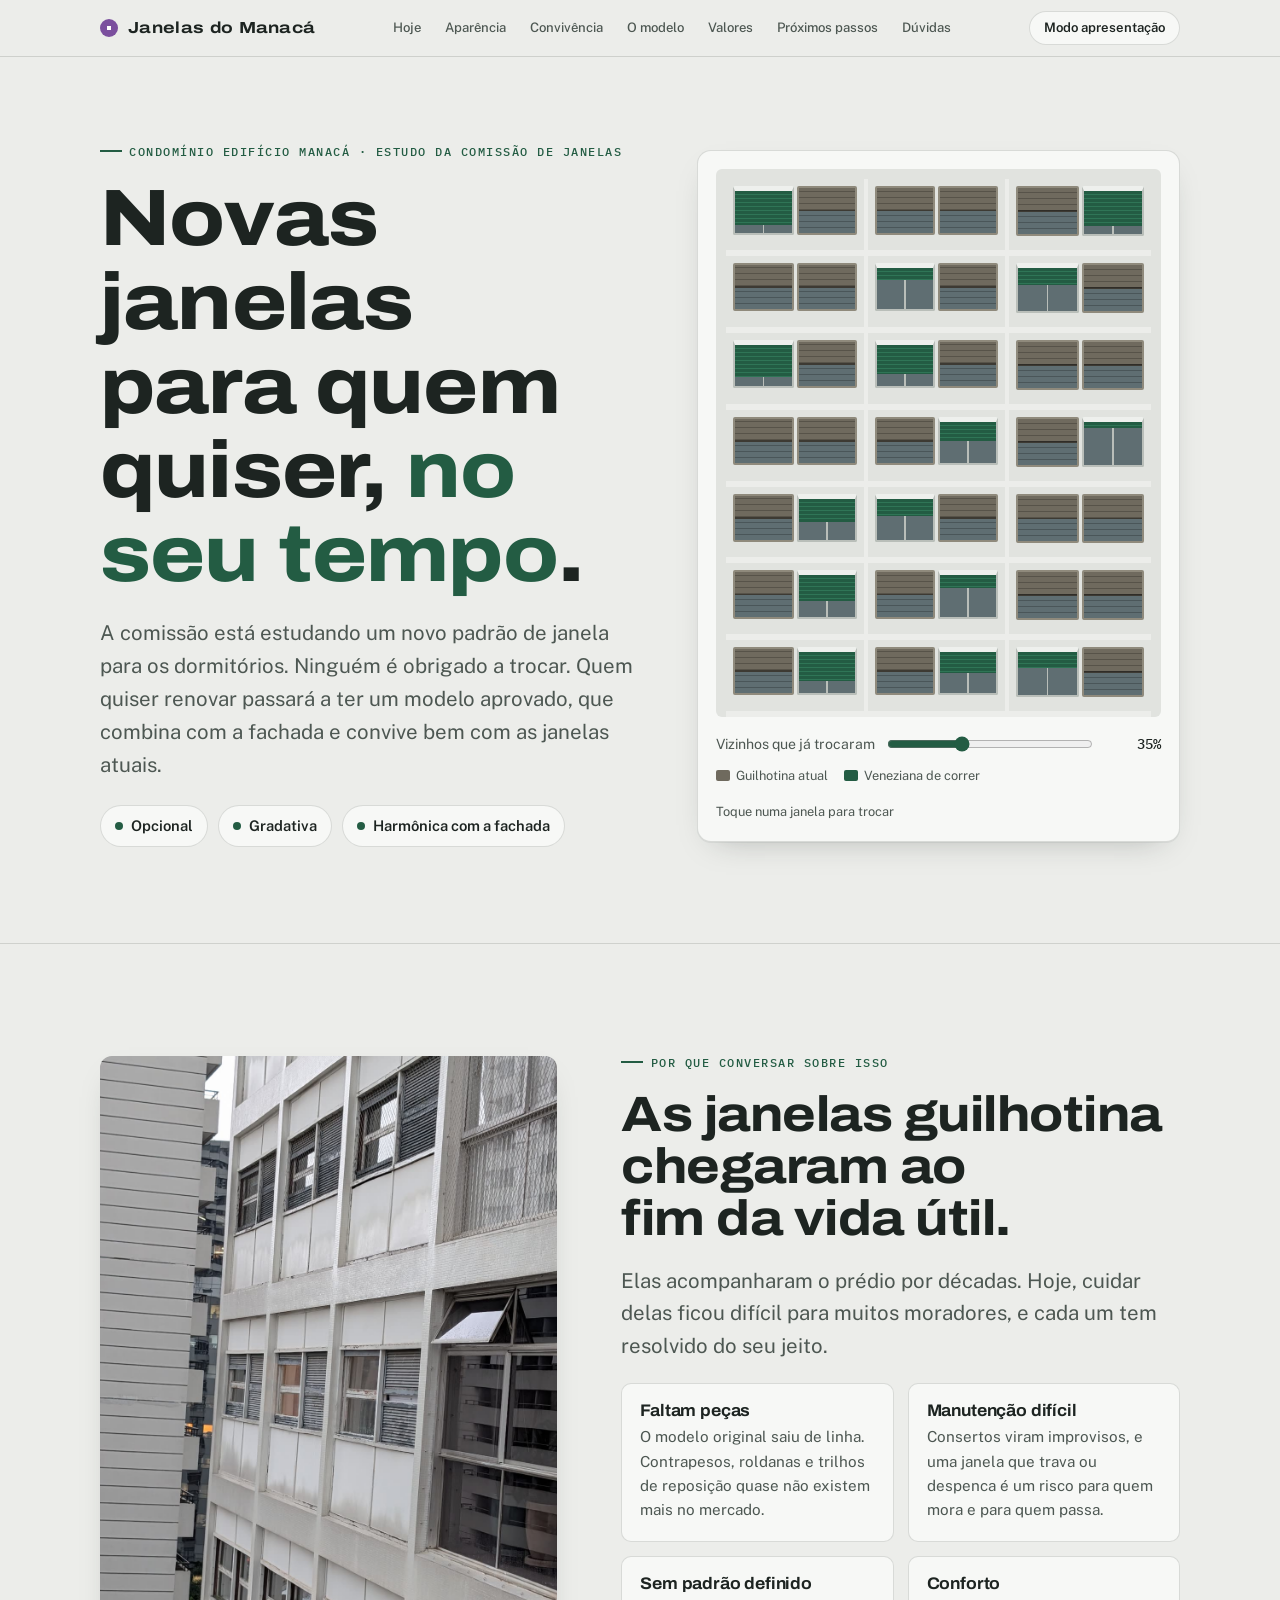
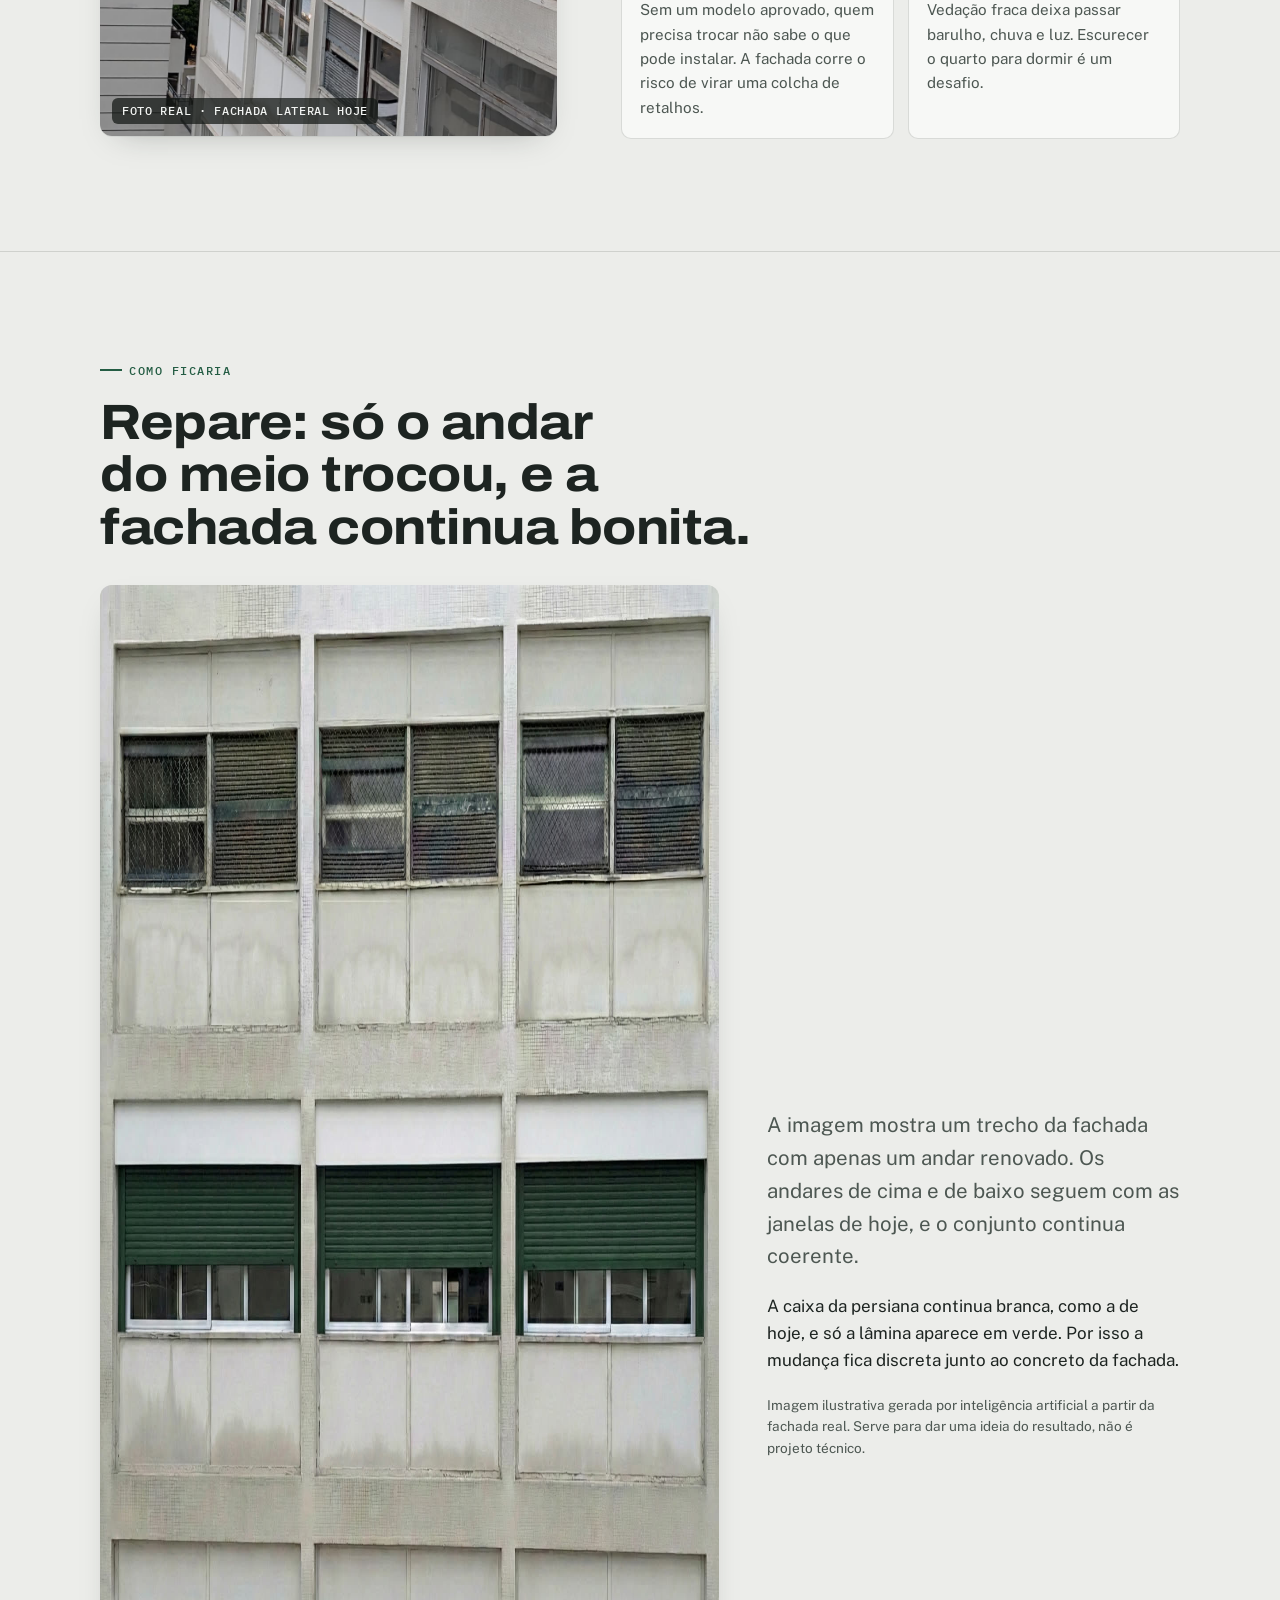
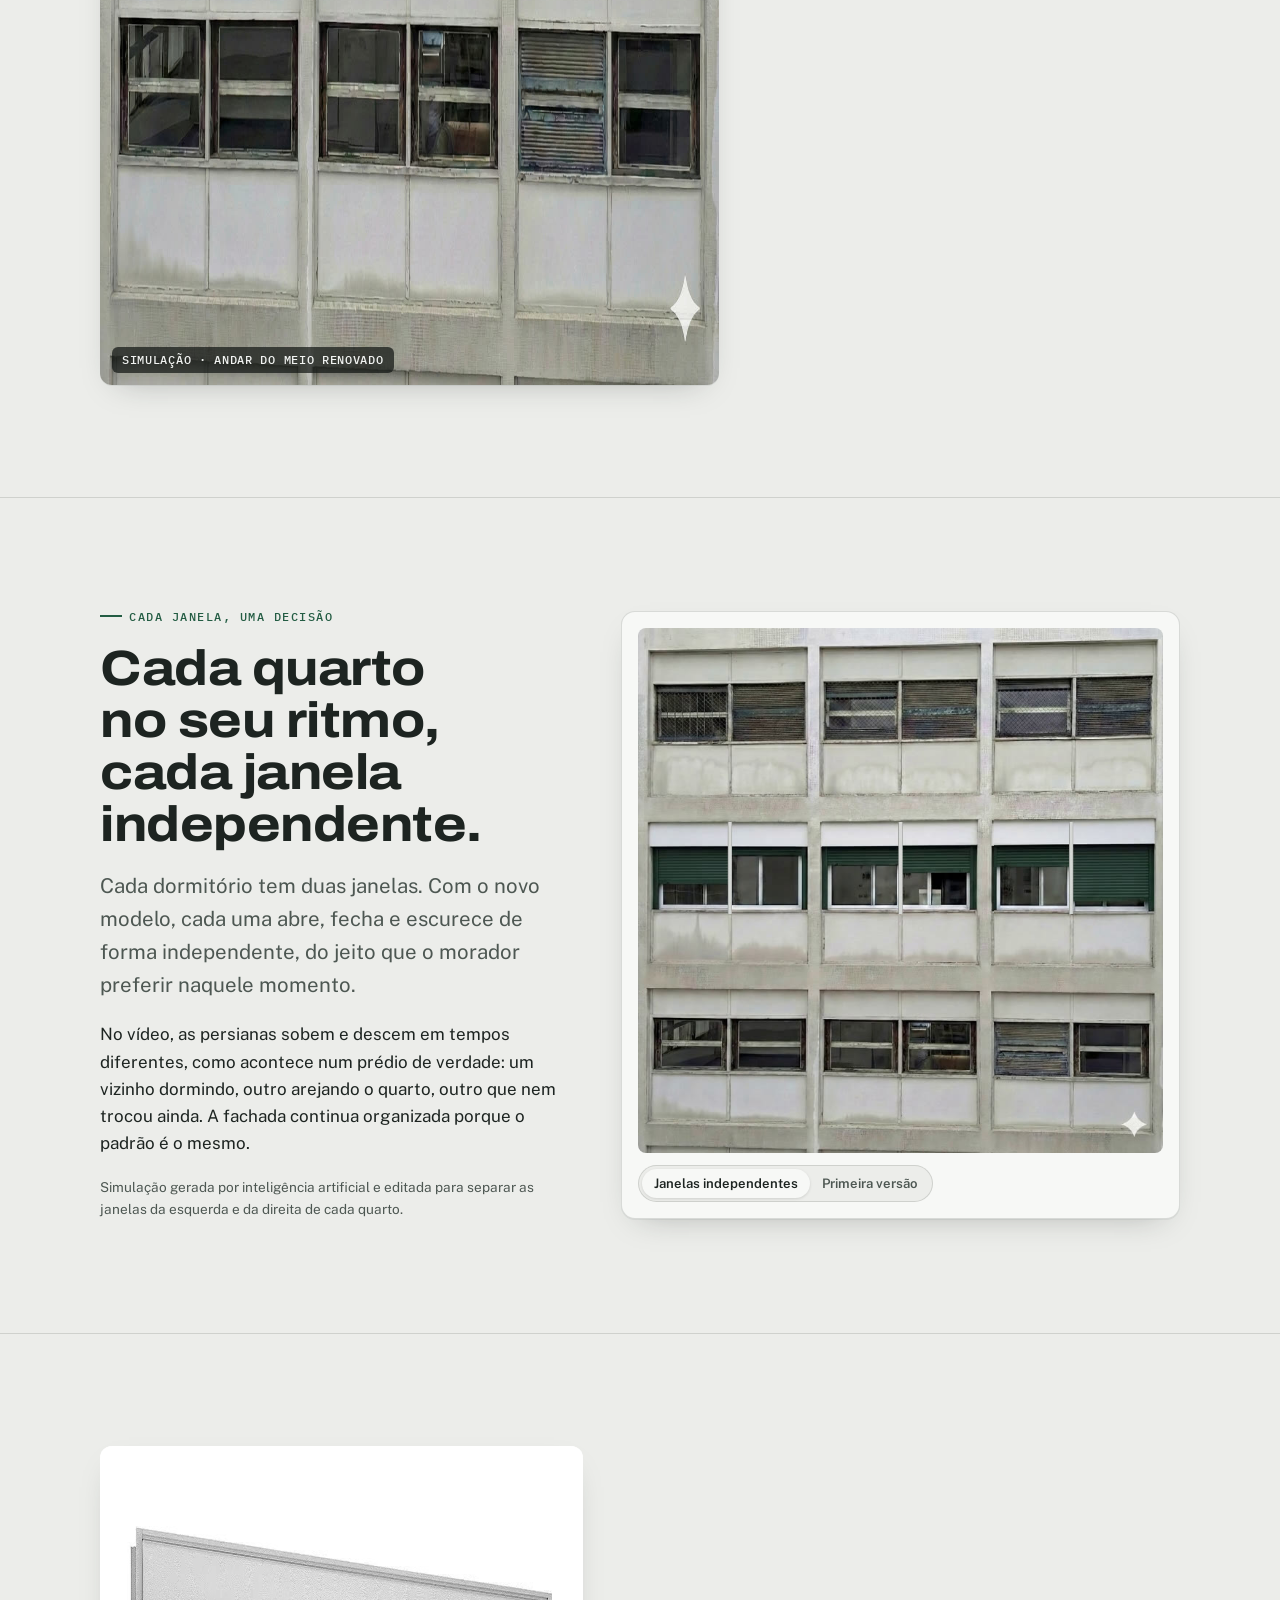
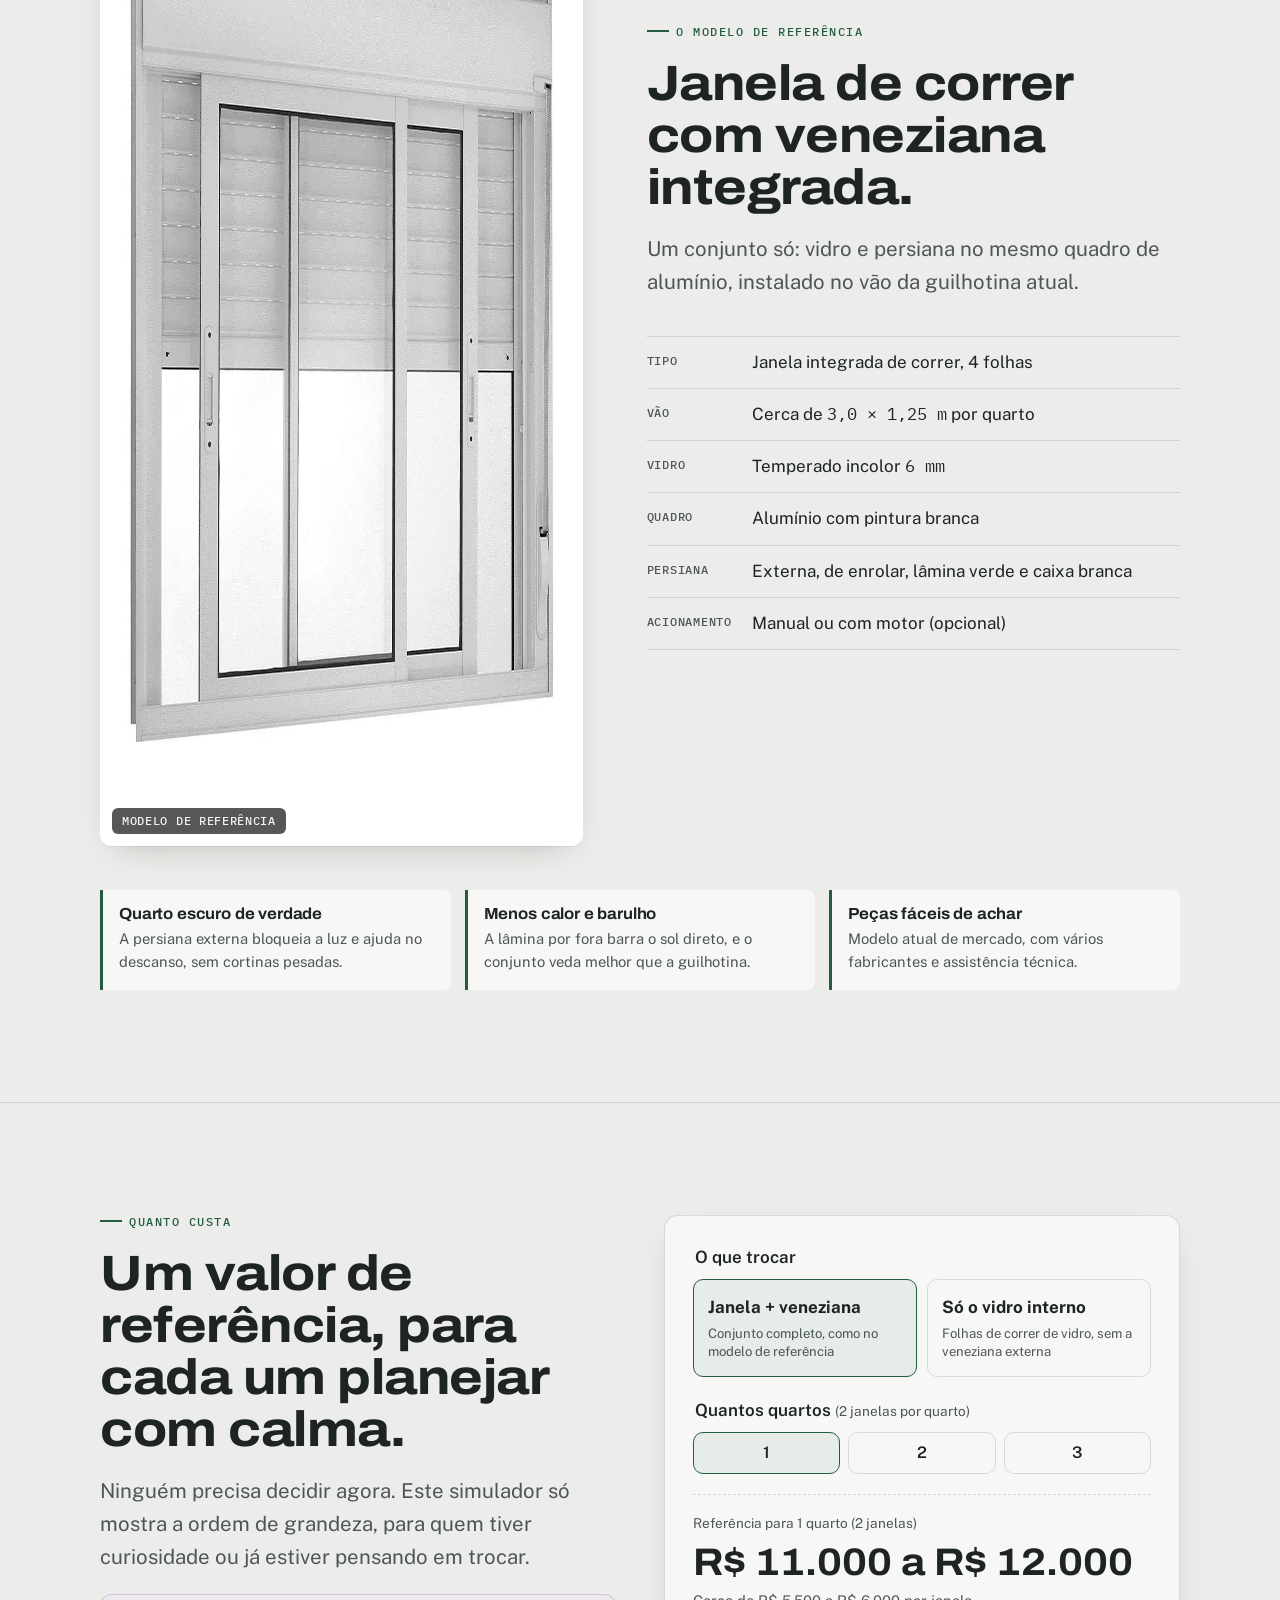
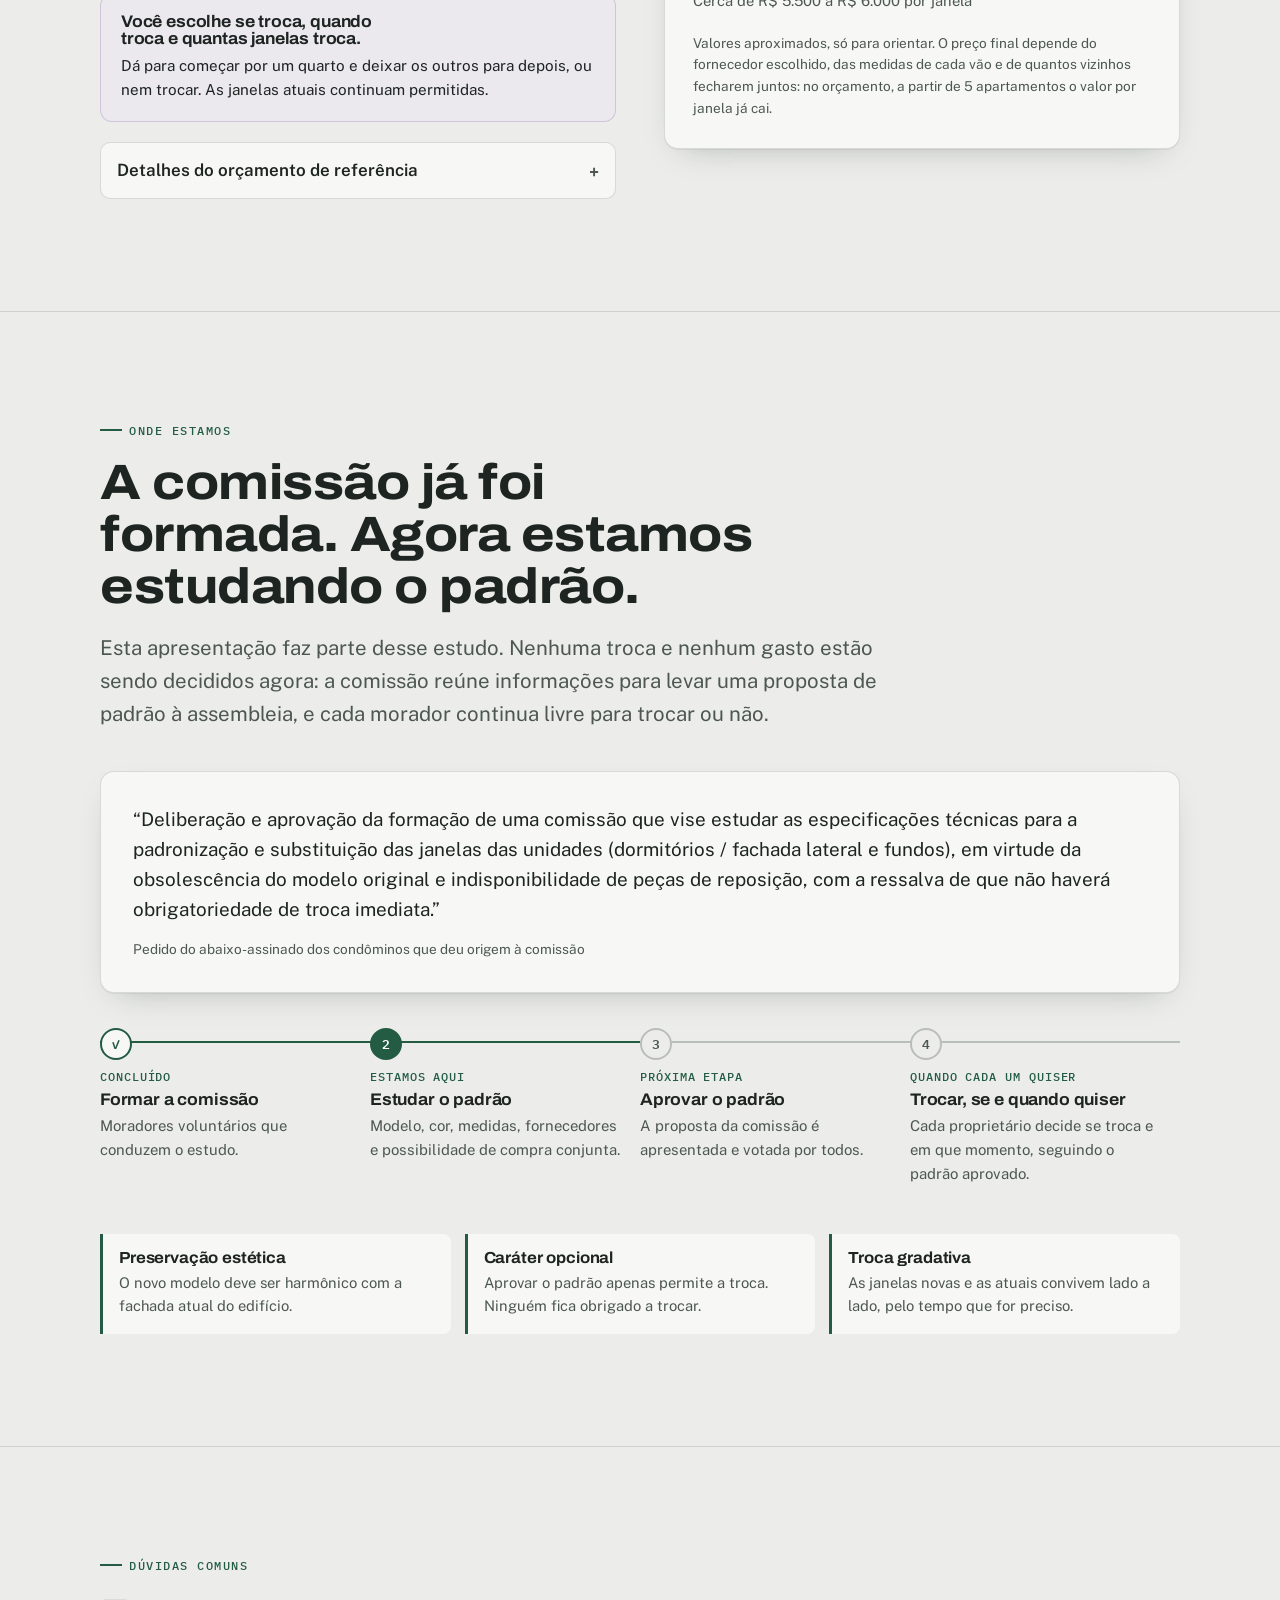
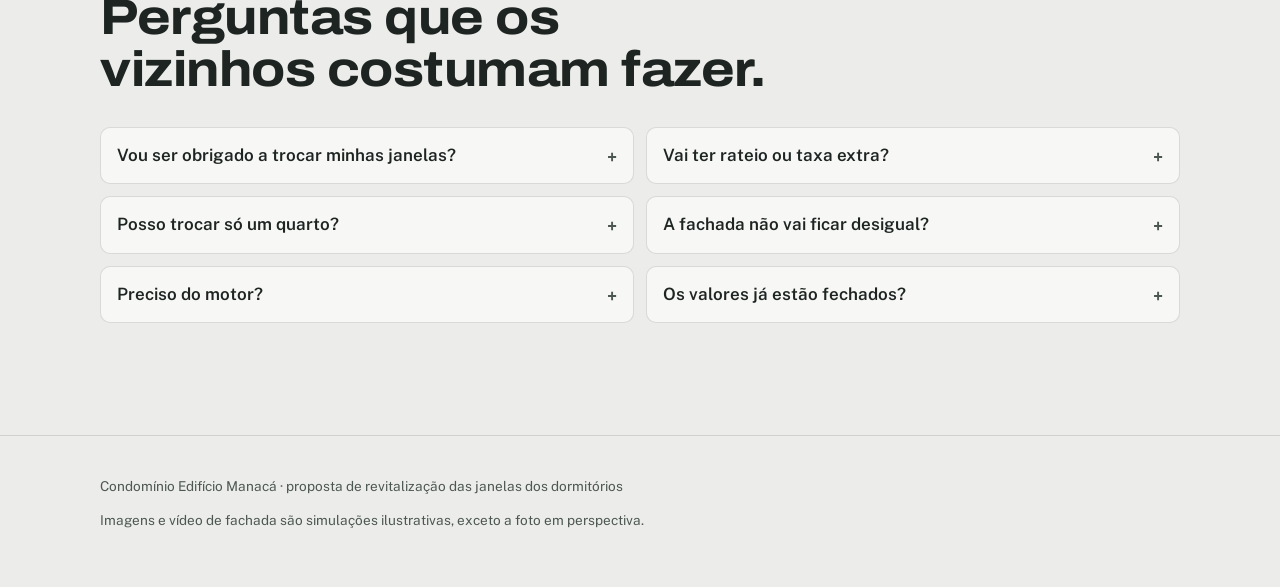
==== index.html @ cbd4fe46 "Atualiza os passos: comissão formada, estudo do padrão em andamento Co-Authored-By: Claude Opus 5.5 " ====
<!doctype html>
<html lang="pt-BR">
<head>
<meta charset="utf-8">
<meta name="viewport" content="width=device-width, initial-scale=1, viewport-fit=cover">
<title>Janelas do Manacá</title>
<meta name="claude:viewport-fit-sides" content="cover">
<meta name="description" content="Proposta de novo padrão opcional e gradativo para as janelas dos dormitórios do Condomínio Edifício Manacá.">
<link rel="icon" href="data:image/svg+xml,%3Csvg xmlns=%22http://www.w3.org/2000/svg%22 viewBox=%220 0 32 32%22%3E%3Crect x=%224%22 y=%226%22 width=%2224%22 height=%2220%22 rx=%222%22 fill=%22%23235c43%22/%3E%3Crect x=%226%22 y=%2216%22 width=%2220%22 height=%228%22 fill=%22%23b9beb9%22/%3E%3C/svg%3E">
<link rel="preconnect" href="https://fonts.googleapis.com">
<link rel="preconnect" href="https://fonts.gstatic.com" crossorigin>
<link rel="stylesheet" href="https://fonts.googleapis.com/css2?family=Archivo:wdth,wght@100..125,400..800&family=Public+Sans:ital,wght@0,400;0,500;0,600;1,400&family=IBM+Plex+Mono:wght@400;500&display=swap">
<style>
/* Layout: fachada como grade. Seções empilhadas em uma coluna de leitura, com "vãos" de concreto entre elas; a cor verde da persiana é o acento, o lilás do manacá aparece só em detalhes. */
:root{
  --concreto:#ecedea;
  --concreto-2:#e1e3df;
  --papel:#f7f8f6;
  --tinta:#1d2421;
  --tinta-2:#4d5752;
  --aluminio:#b9beb9;
  --persiana:#235c43;
  --persiana-2:#2f7556;
  --manaca:#7b4f9e;
  --vidro:#5f6e72;
  --guilhotina:#6f6a5e;
  --linha:rgba(29,36,33,.14);
  --sombra:0 1px 0 rgba(29,36,33,.06),0 12px 32px -18px rgba(29,36,33,.35);
  --display:"Archivo","Arial Narrow",system-ui,sans-serif;
  --texto:"Public Sans",system-ui,-apple-system,"Segoe UI",sans-serif;
  --mono:"IBM Plex Mono",ui-monospace,"SFMono-Regular",Menlo,monospace;
  color-scheme:light;
}
@media (prefers-color-scheme:dark){:root:not([data-theme="light"]){
  --concreto:#161a18;--concreto-2:#1d2220;--papel:#202623;--tinta:#e8ebe8;--tinta-2:#a9b2ad;
  --aluminio:#59605c;--persiana:#3f9a70;--persiana-2:#55b285;--manaca:#b892d6;--vidro:#7d8d91;--guilhotina:#8d8778;
  --linha:rgba(232,235,232,.14);--sombra:0 1px 0 rgba(0,0,0,.3),0 12px 32px -18px rgba(0,0,0,.8);color-scheme:dark}}
:root[data-theme="dark"]{
  --concreto:#161a18;--concreto-2:#1d2220;--papel:#202623;--tinta:#e8ebe8;--tinta-2:#a9b2ad;
  --aluminio:#59605c;--persiana:#3f9a70;--persiana-2:#55b285;--manaca:#b892d6;--vidro:#7d8d91;--guilhotina:#8d8778;
  --linha:rgba(232,235,232,.14);--sombra:0 1px 0 rgba(0,0,0,.3),0 12px 32px -18px rgba(0,0,0,.8);color-scheme:dark}

*{box-sizing:border-box}
html{scroll-behavior:smooth;padding-top:env(safe-area-inset-top,0px);padding-bottom:env(safe-area-inset-bottom,0px)}
@media (prefers-reduced-motion:reduce){html{scroll-behavior:auto}*{animation:none!important;transition:none!important}}
body{margin:0;background:var(--concreto);color:var(--tinta);font:400 17px/1.6 var(--texto);-webkit-font-smoothing:antialiased}
img,video{max-width:100%;display:block}
[hidden]{display:none!important}
a{color:var(--persiana)}
:focus-visible{outline:3px solid var(--manaca);outline-offset:3px;border-radius:4px}

.wrap{max-width:1120px;margin:0 auto;padding-left:max(20px,env(safe-area-inset-left,0px));padding-right:max(20px,env(safe-area-inset-right,0px))}
section{padding-block:clamp(56px,9vw,112px);border-top:1px solid var(--linha)}
h1,h2,h3{font-family:var(--display);font-stretch:112%;line-height:1.05;letter-spacing:-.01em;text-wrap:balance;margin:0}
h1{font-size:clamp(2.6rem,6.4vw,5rem);font-weight:780}
h2{font-size:clamp(2rem,4.2vw,3.1rem);font-weight:740}
h3{font-size:1.25rem;font-weight:680;font-stretch:105%}
p{margin:0;max-width:62ch}
.rotulo{font:500 .78rem/1 var(--mono);letter-spacing:.12em;text-transform:uppercase;color:var(--persiana);display:flex;align-items:center;gap:.6em}
.rotulo::before{content:"";width:22px;height:2px;background:currentColor}
.lead{font-size:clamp(1.1rem,1.6vw,1.3rem);color:var(--tinta-2)}
.pilha{display:flex;flex-direction:column;gap:20px}
.nota{font-size:.85rem;color:var(--tinta-2)}
.mono{font-family:var(--mono)}

/* barra de navegação */
body::before{content:"";position:fixed;inset:0 0 auto;height:env(safe-area-inset-top,0px);z-index:30;background:var(--concreto)}
.topo{position:sticky;top:env(safe-area-inset-top,0px);z-index:20;background:color-mix(in srgb,var(--concreto) 88%,transparent);backdrop-filter:blur(10px);border-bottom:1px solid var(--linha)}
.topo .wrap{display:flex;align-items:center;justify-content:space-between;gap:16px;height:56px}
.marca{font:700 1rem/1 var(--display);font-stretch:120%;letter-spacing:.02em;text-decoration:none;color:var(--tinta);display:flex;align-items:center;gap:10px;white-space:nowrap}
.marca i{width:18px;height:18px;border-radius:50%;background:radial-gradient(circle at 50% 50%,#fff 0 18%,var(--manaca) 20% 100%);display:inline-block}
.menu{display:flex;gap:4px;overflow-x:auto;scrollbar-width:none}
.menu::-webkit-scrollbar{display:none}
.menu a{font:500 .82rem/1 var(--texto);color:var(--tinta-2);text-decoration:none;padding:8px 10px;border-radius:999px;white-space:nowrap}
.menu a:hover,.menu a.ativo{background:var(--concreto-2);color:var(--tinta)}
@media (max-width:820px){.menu{display:none}}
@media (max-width:520px){.btn-apres{display:none}.rotulo{font-size:.7rem;letter-spacing:.08em}}
.btn-apres{font:600 .82rem/1 var(--texto);border:1px solid var(--linha);background:var(--papel);color:var(--tinta);padding:9px 14px;border-radius:999px;cursor:pointer;white-space:nowrap}
.btn-apres:hover{border-color:var(--persiana)}

/* hero */
.hero{border-top:0;padding-block:clamp(40px,7vw,88px) clamp(56px,8vw,96px)}
.hero-grid{display:grid;grid-template-columns:1.05fr .95fr;gap:clamp(28px,5vw,64px);align-items:center}
.hero-grid>*{min-width:0}
@media (max-width:880px){.hero-grid{grid-template-columns:1fr}}
.hero h1 em{font-style:normal;color:var(--persiana)}
.selos{display:flex;flex-wrap:wrap;gap:10px;margin-top:4px}
.selo{display:inline-flex;align-items:center;gap:8px;padding:8px 14px;border-radius:999px;background:var(--papel);border:1px solid var(--linha);font-weight:600;font-size:.92rem}
.selo b{width:8px;height:8px;border-radius:50%;background:var(--persiana)}

/* fachada interativa */
.fachada-box{background:var(--papel);border:1px solid var(--linha);border-radius:14px;padding:18px;box-shadow:var(--sombra)}
.fachada{--cols:3;display:grid;grid-template-columns:repeat(var(--cols),1fr);gap:0;background:var(--concreto-2);border-radius:6px;padding:10px 10px 0;position:relative}
.vao{display:grid;grid-template-columns:1fr 1fr;gap:3px;padding:7px 7px 14px;border-right:4px solid var(--concreto);border-bottom:6px solid var(--concreto)}
.vao:nth-child(3n){border-right:0}
.jan{aspect-ratio:1.25/1;border:2px solid var(--aluminio);border-radius:2px;position:relative;overflow:hidden;cursor:pointer;background:var(--vidro);padding:0}
.jan:hover{border-color:var(--manaca)}
.jan.velha{background:
  repeating-linear-gradient(0deg,transparent 0 5px,rgba(0,0,0,.22) 5px 6px),
  linear-gradient(180deg,var(--guilhotina) 0 48%,#3d3a33 48% 52%,var(--vidro) 52%);border-color:#8f8a7c}
.jan.nova{border-top:5px solid #eef0ed;background:linear-gradient(90deg,var(--vidro) 0 49%,var(--aluminio) 49% 51%,var(--vidro) 51%)}
.jan .pers{position:absolute;inset:0 0 auto;height:var(--h,50%);background:repeating-linear-gradient(180deg,var(--persiana) 0 3px,var(--persiana-2) 3px 4px);transition:height .9s cubic-bezier(.5,0,.2,1)}
.jan.velha .pers{display:none}
.controles{display:flex;flex-wrap:wrap;align-items:center;gap:14px 20px;margin-top:16px}
.controles label{font-size:.88rem;color:var(--tinta-2);display:flex;align-items:center;gap:10px;flex:1 1 220px}
input[type=range]{accent-color:var(--persiana);flex:1;min-width:0}
.saida{font:500 .9rem/1 var(--mono);min-width:7ch;text-align:right;color:var(--tinta)}
.seg{display:inline-flex;border:1px solid var(--linha);border-radius:999px;padding:3px;background:var(--concreto)}
.seg button{border:0;background:transparent;color:var(--tinta-2);font:600 .82rem/1 var(--texto);padding:8px 12px;border-radius:999px;cursor:pointer}
.seg button[aria-pressed=true]{background:var(--papel);color:var(--tinta);box-shadow:0 1px 3px rgba(0,0,0,.12)}
.legenda{display:flex;gap:16px;flex-wrap:wrap;font-size:.8rem;color:var(--tinta-2);margin-top:10px}
.legenda span{display:inline-flex;align-items:center;gap:6px}
.legenda i{width:14px;height:11px;border-radius:2px;display:inline-block}

/* hoje */
.dupla{display:grid;grid-template-columns:.9fr 1.1fr;gap:clamp(28px,5vw,64px);align-items:start}
.dupla>*{min-width:0}
@media (max-width:880px){.dupla{grid-template-columns:1fr}}
.foto{border-radius:12px;overflow:hidden;box-shadow:var(--sombra);position:relative;background:var(--concreto-2)}
#hoje .foto img{width:100%;max-height:680px;object-fit:cover}
.foto figcaption{position:absolute;left:12px;bottom:12px;font:500 .72rem/1 var(--mono);letter-spacing:.06em;text-transform:uppercase;background:rgba(20,24,22,.72);color:#f1f3f1;padding:7px 10px;border-radius:6px}
.problemas{display:grid;grid-template-columns:1fr 1fr;gap:14px}
@media (max-width:560px){.problemas{grid-template-columns:1fr}}
.problema{padding:18px;border-radius:10px;background:var(--papel);border:1px solid var(--linha)}
.problema h3{font-size:1.05rem;margin-bottom:6px}
.problema p{font-size:.95rem;color:var(--tinta-2)}

/* comparação de cor */
.cores{display:grid;grid-template-columns:1.2fr .8fr;gap:clamp(24px,4vw,48px);align-items:center}
.cores>*{min-width:0}
@media (max-width:880px){.cores{grid-template-columns:1fr}}

/* vídeo */
.video-card{background:var(--papel);border:1px solid var(--linha);border-radius:14px;padding:16px;box-shadow:var(--sombra)}
.video-card video{width:100%;border-radius:8px;aspect-ratio:1/1;object-fit:cover;background:#111}
.video-card .controles{margin-top:12px}

/* modelo */
.modelo{display:grid;grid-template-columns:.95fr 1.05fr;gap:clamp(28px,5vw,64px);align-items:center}
.modelo>*{min-width:0}
@media (max-width:880px){.modelo{grid-template-columns:1fr}}
.modelo .foto{background:#fff}
.specs{display:grid;grid-template-columns:auto 1fr;gap:0;border-top:1px solid var(--linha)}
.specs dt,.specs dd{margin:0;padding:12px 0;border-bottom:1px solid var(--linha)}
.specs dt{font:500 .78rem/1.4 var(--mono);text-transform:uppercase;letter-spacing:.06em;color:var(--tinta-2);padding-right:20px;padding-top:15px}
.beneficios{display:grid;grid-template-columns:repeat(3,1fr);gap:14px;margin-top:8px}
@media (max-width:720px){.beneficios{grid-template-columns:1fr}}
.beneficio{padding:16px;border-left:3px solid var(--persiana);background:var(--papel);border-radius:0 8px 8px 0}
.beneficio h3{font-size:1rem;margin-bottom:4px}
.beneficio p{font-size:.92rem;color:var(--tinta-2)}

/* simulador de valores */
.valores{display:grid;grid-template-columns:1fr 1fr;gap:clamp(24px,4vw,48px);align-items:start}
.valores>*{min-width:0}
@media (max-width:880px){.valores{grid-template-columns:1fr}}
.calc{background:var(--papel);border:1px solid var(--linha);border-radius:14px;padding:clamp(18px,3vw,28px);box-shadow:var(--sombra);display:flex;flex-direction:column;gap:20px}
.calc fieldset{border:0;padding:0;margin:0;display:flex;flex-direction:column;gap:10px}
.calc legend{font-weight:600;margin-bottom:8px}
.opcoes{display:grid;grid-template-columns:1fr 1fr;gap:10px}
@media (max-width:440px){.opcoes{grid-template-columns:1fr}}
.opcao{position:relative}
.opcao input{position:absolute;opacity:0;pointer-events:none}
.opcao label{display:flex;flex-direction:column;gap:4px;padding:14px;border:1.5px solid var(--linha);border-radius:10px;cursor:pointer;height:100%}
.opcao label small{color:var(--tinta-2);font-size:.82rem;line-height:1.4}
.opcao input:checked+label{border-color:var(--persiana);background:color-mix(in srgb,var(--persiana) 8%,transparent)}
.opcao input:focus-visible+label{outline:3px solid var(--manaca);outline-offset:2px}
.quartos{display:flex;gap:8px}
.quartos button{flex:1;padding:12px 0;border-radius:10px;border:1.5px solid var(--linha);background:transparent;color:var(--tinta);font:600 1rem/1 var(--texto);cursor:pointer}
.quartos button[aria-pressed=true]{border-color:var(--persiana);background:color-mix(in srgb,var(--persiana) 8%,transparent)}
.resultado{border-top:1px dashed var(--linha);padding-top:18px;display:flex;flex-direction:column;gap:6px}
.resultado .valor{font:700 clamp(1.8rem,4vw,2.4rem)/1.1 var(--display);font-stretch:108%;font-variant-numeric:tabular-nums}
.resultado .por{font-size:.92rem;color:var(--tinta-2)}
.calma{padding:18px 20px;border-radius:12px;background:color-mix(in srgb,var(--manaca) 9%,var(--papel));border:1px solid color-mix(in srgb,var(--manaca) 25%,transparent)}
.calma h3{font-size:1.05rem;margin-bottom:6px}
.calma p{font-size:.95rem}
details{border:1px solid var(--linha);border-radius:10px;background:var(--papel)}
details summary{cursor:pointer;padding:14px 16px;font-weight:600;list-style:none;display:flex;justify-content:space-between;gap:12px}
details summary::after{content:"+";font-family:var(--mono);color:var(--tinta-2)}
details[open] summary::after{content:"−"}
details .corpo{padding:0 16px 16px;font-size:.93rem;color:var(--tinta-2);display:flex;flex-direction:column;gap:10px}
.tabela{width:100%;border-collapse:collapse;font-size:.92rem}
.tabela td{padding:8px 0;border-bottom:1px solid var(--linha);color:var(--tinta)}
.tabela td:last-child{text-align:right;font-family:var(--mono);white-space:nowrap;font-variant-numeric:tabular-nums}

/* caminho */
.caminho{display:grid;grid-template-columns:repeat(4,1fr);gap:0;counter-reset:passo;margin-top:8px}
@media (max-width:880px){.caminho{grid-template-columns:1fr 1fr;gap:24px 0}}
@media (max-width:520px){.caminho{grid-template-columns:1fr}}
.passo{position:relative;padding:28px 20px 0 0;border-top:2px solid var(--aluminio)}
.passo::before{counter-increment:passo;content:counter(passo);position:absolute;top:-15px;left:0;width:28px;height:28px;border-radius:50%;background:var(--concreto);border:2px solid var(--aluminio);display:grid;place-items:center;font:600 .8rem/1 var(--mono);color:var(--tinta-2)}
.passo.agora{border-top-color:var(--persiana)}
.passo.agora::before{background:var(--persiana);border-color:var(--persiana);color:#fff}
.passo.feito{border-top-color:var(--persiana)}
.passo.feito::before{content:"✓";background:var(--papel);border-color:var(--persiana);color:var(--persiana)}

.passo h3{font-size:1.05rem;margin-bottom:6px}
.passo p{font-size:.93rem;color:var(--tinta-2)}
.passo .quando{font:500 .72rem/1 var(--mono);text-transform:uppercase;letter-spacing:.08em;color:var(--persiana);display:block;margin-bottom:8px}
blockquote.pauta{margin:0;padding:clamp(20px,3vw,32px);background:var(--papel);border-radius:14px;border:1px solid var(--linha);font-size:clamp(1.02rem,1.5vw,1.18rem);line-height:1.6;box-shadow:var(--sombra)}
blockquote.pauta p{max-width:none}
blockquote.pauta footer{margin-top:14px;font-size:.85rem;color:var(--tinta-2)}

/* perguntas */
.faq{display:grid;grid-template-columns:1fr 1fr;gap:12px}
@media (max-width:760px){.faq{grid-template-columns:1fr}}

.rodape{padding-block:40px 56px;font-size:.85rem;color:var(--tinta-2);border-top:1px solid var(--linha)}
.rodape .wrap{display:flex;flex-wrap:wrap;gap:12px 32px;justify-content:space-between}

/* modo apresentação */
body.apres .topo .menu{display:none}
body.apres section{min-height:calc(100vh - 56px);display:flex;align-items:center}
body.apres section>.wrap{width:100%}
.dica{position:fixed;right:max(16px,env(safe-area-inset-right,0px));bottom:calc(16px + env(safe-area-inset-bottom,0px));z-index:25;background:var(--tinta);color:var(--concreto);font:500 .8rem/1.3 var(--texto);padding:10px 14px;border-radius:10px;box-shadow:var(--sombra);display:flex;gap:10px;align-items:center}
.dica button{background:transparent;border:1px solid currentColor;color:inherit;border-radius:6px;padding:6px 10px;cursor:pointer;font:inherit}
</style>
</head>
<body>

<header class="topo">
  <div class="wrap">
    <a class="marca" href="#inicio"><i aria-hidden="true"></i>Janelas do Manacá</a>
    <nav class="menu" aria-label="Seções">
      <a href="#hoje">Hoje</a>
      <a href="#aparencia">Aparência</a>
      <a href="#convivencia">Convivência</a>
      <a href="#modelo">O modelo</a>
      <a href="#valores">Valores</a>
      <a href="#assembleia">Próximos passos</a>
      <a href="#perguntas">Dúvidas</a>
    </nav>
    <button class="btn-apres" id="btn-apres" type="button">Modo apresentação</button>
  </div>
</header>

<main>
<section class="hero" id="inicio">
  <div class="wrap hero-grid">
    <div class="pilha">
      <span class="rotulo">Condomínio Edifício Manacá · estudo da comissão de janelas</span>
      <h1>Novas janelas para quem quiser, <em>no seu tempo</em>.</h1>
      <p class="lead">A comissão está estudando um novo padrão de janela para os dormitórios. Ninguém é obrigado a trocar. Quem quiser renovar passará a ter um modelo aprovado, que combina com a fachada e convive bem com as janelas atuais.</p>
      <div class="selos">
        <span class="selo"><b></b>Opcional</span>
        <span class="selo"><b></b>Gradativa</span>
        <span class="selo"><b></b>Harmônica com a fachada</span>
      </div>
    </div>

    <div class="fachada-box" aria-label="Simulação da fachada lateral">
      <div class="fachada" id="fachada" role="group" aria-label="Fachada simulada: toque em uma janela para trocá-la"></div>
      <div class="controles">
        <label for="adesao">Vizinhos que já trocaram
          <input type="range" id="adesao" min="0" max="100" value="35" step="5">
          <output class="saida" id="adesao-saida" for="adesao">35%</output>
        </label>
      </div>
      <div class="legenda">
        <span><i style="background:var(--guilhotina)"></i>Guilhotina atual</span>
        <span><i style="background:var(--persiana)"></i>Veneziana de correr</span>
        <span>Toque numa janela para trocar</span>
      </div>
    </div>
  </div>
</section>

<section id="hoje">
  <div class="wrap dupla">
    <figure class="foto" style="margin:0">
      <img src="assets/fachada-original.jpg" alt="Foto em perspectiva da fachada lateral do Edifício Manacá, com as janelas guilhotina atuais e venezianas antigas" loading="lazy" width="1200" height="1594">
      <figcaption>Foto real · fachada lateral hoje</figcaption>
    </figure>
    <div class="pilha">
      <span class="rotulo">Por que conversar sobre isso</span>
      <h2>As janelas guilhotina chegaram ao fim da vida útil.</h2>
      <p class="lead">Elas acompanharam o prédio por décadas. Hoje, cuidar delas ficou difícil para muitos moradores, e cada um tem resolvido do seu jeito.</p>
      <div class="problemas">
        <div class="problema"><h3>Faltam peças</h3><p>O modelo original saiu de linha. Contrapesos, roldanas e trilhos de reposição quase não existem mais no mercado.</p></div>
        <div class="problema"><h3>Manutenção difícil</h3><p>Consertos viram improvisos, e uma janela que trava ou despenca é um risco para quem mora e para quem passa.</p></div>
        <div class="problema"><h3>Sem padrão definido</h3><p>Sem um modelo aprovado, quem precisa trocar não sabe o que pode instalar. A fachada corre o risco de virar uma colcha de retalhos.</p></div>
        <div class="problema"><h3>Conforto</h3><p>Vedação fraca deixa passar barulho, chuva e luz. Escurecer o quarto para dormir é um desafio.</p></div>
      </div>
    </div>
  </div>
</section>

<section id="aparencia">
  <div class="wrap pilha" style="gap:32px">
    <div class="pilha" style="max-width:760px">
      <span class="rotulo">Como ficaria</span>
      <h2>Repare: só o andar do meio trocou, e a fachada continua bonita.</h2>
    </div>
    <div class="cores">
      <figure class="foto" style="margin:0">
        <img src="assets/fachada-branca.jpg" alt="Simulação da fachada com o andar do meio renovado: persianas verdes com a caixa branca mantida" width="1400" height="1400">
        <figcaption>Simulação · andar do meio renovado</figcaption>
      </figure>
      <div class="pilha">
        <p class="lead">A imagem mostra um trecho da fachada com apenas um andar renovado. Os andares de cima e de baixo seguem com as janelas de hoje, e o conjunto continua coerente.</p>
        <p>A caixa da persiana continua branca, como a de hoje, e só a lâmina aparece em verde. Por isso a mudança fica discreta junto ao concreto da fachada.</p>
        <p class="nota">Imagem ilustrativa gerada por inteligência artificial a partir da fachada real. Serve para dar uma ideia do resultado, não é projeto técnico.</p>
      </div>
    </div>
  </div>
</section>

<section id="convivencia">
  <div class="wrap dupla" style="align-items:center">
    <div class="pilha">
      <span class="rotulo">Cada janela, uma decisão</span>
      <h2>Cada quarto no seu ritmo, cada janela independente.</h2>
      <p class="lead">Cada dormitório tem duas janelas. Com o novo modelo, cada uma abre, fecha e escurece de forma independente, do jeito que o morador preferir naquele momento.</p>
      <p>No vídeo, as persianas sobem e descem em tempos diferentes, como acontece num prédio de verdade: um vizinho dormindo, outro arejando o quarto, outro que nem trocou ainda. A fachada continua organizada porque o padrão é o mesmo.</p>
      <p class="nota">Simulação gerada por inteligência artificial e editada para separar as janelas da esquerda e da direita de cada quarto.</p>
    </div>
    <div class="video-card">
      <video id="video" src="assets/video-janelas-independentes.mp4" poster="assets/video-poster.jpg" autoplay muted loop playsinline preload="metadata" aria-label="Animação das persianas subindo e descendo de forma independente"></video>
      <div class="controles">
        <div class="seg" role="group" aria-label="Versão do vídeo">
          <button type="button" data-video="assets/video-janelas-independentes.mp4" aria-pressed="true">Janelas independentes</button>
          <button type="button" data-video="assets/video-original.mp4" aria-pressed="false">Primeira versão</button>
        </div>
      </div>
    </div>
  </div>
</section>

<section id="modelo">
  <div class="wrap pilha" style="gap:36px">
    <div class="modelo">
      <figure class="foto" style="margin:0">
        <img src="assets/modelo-veneziana.jpg" alt="Janela de correr com veneziana integrada, em alumínio branco, com quatro folhas" width="1000" height="1000">
        <figcaption>Modelo de referência</figcaption>
      </figure>
      <div class="pilha">
        <span class="rotulo">O modelo de referência</span>
        <h2>Janela de correr com veneziana integrada.</h2>
        <p class="lead">Um conjunto só: vidro e persiana no mesmo quadro de alumínio, instalado no vão da guilhotina atual.</p>
        <dl class="specs">
          <dt>Tipo</dt><dd>Janela integrada de correr, 4 folhas</dd>
          <dt>Vão</dt><dd>Cerca de <span class="mono">3,0 × 1,25 m</span> por quarto</dd>
          <dt>Vidro</dt><dd>Temperado incolor <span class="mono">6 mm</span></dd>
          <dt>Quadro</dt><dd>Alumínio com pintura branca</dd>
          <dt>Persiana</dt><dd>Externa, de enrolar, lâmina verde e caixa branca</dd>
          <dt>Acionamento</dt><dd>Manual ou com motor (opcional)</dd>
        </dl>
      </div>
    </div>
    <div class="beneficios">
      <div class="beneficio"><h3>Quarto escuro de verdade</h3><p>A persiana externa bloqueia a luz e ajuda no descanso, sem cortinas pesadas.</p></div>
      <div class="beneficio"><h3>Menos calor e barulho</h3><p>A lâmina por fora barra o sol direto, e o conjunto veda melhor que a guilhotina.</p></div>
      <div class="beneficio"><h3>Peças fáceis de achar</h3><p>Modelo atual de mercado, com vários fabricantes e assistência técnica.</p></div>
    </div>
  </div>
</section>

<section id="valores">
  <div class="wrap valores">
    <div class="pilha">
      <span class="rotulo">Quanto custa</span>
      <h2>Um valor de referência, para cada um planejar com calma.</h2>
      <p class="lead">Ninguém precisa decidir agora. Este simulador só mostra a ordem de grandeza, para quem tiver curiosidade ou já estiver pensando em trocar.</p>
      <div class="calma">
        <h3>Você escolhe se troca, quando troca e quantas janelas troca.</h3>
        <p>Dá para começar por um quarto e deixar os outros para depois, ou nem trocar. As janelas atuais continuam permitidas.</p>
      </div>
      <details>
        <summary>Detalhes do orçamento de referência</summary>
        <div class="corpo">
          <p>Orçamento indicativo da MNK Esquadrias, de dezembro de 2025, para 2 janelas integradas de 4 folhas (medida orçada 2,830 × 1,250 m; o vão real tem cerca de 3 m e será confirmado no estudo), vidro temperado incolor 6 mm, pintura branca e persiana externa verde.</p>
          <table class="tabela">
            <tr><td>Janela com persiana manual</td><td>R$ 6.000</td></tr>
            <tr><td>Janela com persiana motorizada</td><td>R$ 6.500</td></tr>
            <tr><td>Manual, a partir de 5 apartamentos</td><td>R$ 5.700</td></tr>
            <tr><td>Motorizada, a partir de 5 apartamentos</td><td>R$ 6.000</td></tr>
            <tr><td>Remoção da janela antiga e acabamento em drywall</td><td>R$ 2.900</td></tr>
          </table>
          <p>Valores por janela, exceto o serviço de remoção e acabamento. Não incluem pintura nem a parte elétrica do motor (é preciso prever um ponto 110 V ou 220 V). A proposta tinha validade de 5 dias: os valores servem como referência e serão revistos no estudo da comissão.</p>
          <p><a href="assets/orcamento-indicativo.pdf" target="_blank" rel="noopener">Abrir o orçamento em PDF</a></p>
        </div>
      </details>
    </div>

    <form class="calc" id="calc" aria-label="Simulador de valores">
      <fieldset>
        <legend>O que trocar</legend>
        <div class="opcoes">
          <div class="opcao">
            <input type="radio" name="tipo" id="tipo-completa" value="completa" checked>
            <label for="tipo-completa"><strong>Janela + veneziana</strong><small>Conjunto completo, como no modelo de referência</small></label>
          </div>
          <div class="opcao">
            <input type="radio" name="tipo" id="tipo-vidro" value="vidro">
            <label for="tipo-vidro"><strong>Só o vidro interno</strong><small>Folhas de correr de vidro, sem a veneziana externa</small></label>
          </div>
        </div>
      </fieldset>
      <fieldset>
        <legend>Quantos quartos <span class="nota" style="font-weight:400">(2 janelas por quarto)</span></legend>
        <div class="quartos" role="group" aria-label="Número de quartos">
          <button type="button" data-q="1" aria-pressed="true">1</button>
          <button type="button" data-q="2" aria-pressed="false">2</button>
          <button type="button" data-q="3" aria-pressed="false">3</button>
        </div>
      </fieldset>
      <div class="resultado" aria-live="polite">
        <span class="nota" id="res-rotulo">Referência para 1 quarto (2 janelas)</span>
        <span class="valor" id="res-valor">R$ 11.000 a R$ 12.000</span>
        <span class="por" id="res-por">Cerca de R$ 5.500 a R$ 6.000 por janela</span>
      </div>
      <p class="nota">Valores aproximados, só para orientar. O preço final depende do fornecedor escolhido, das medidas de cada vão e de quantos vizinhos fecharem juntos: no orçamento, a partir de 5 apartamentos o valor por janela já cai.</p>
    </form>
  </div>
</section>

<section id="assembleia">
  <div class="wrap pilha" style="gap:40px">
    <div class="pilha" style="max-width:780px">
      <span class="rotulo">Onde estamos</span>
      <h2>A comissão já foi formada. Agora estamos estudando o padrão.</h2>
      <p class="lead">Esta apresentação faz parte desse estudo. Nenhuma troca e nenhum gasto estão sendo decididos agora: a comissão reúne informações para levar uma proposta de padrão à assembleia, e cada morador continua livre para trocar ou não.</p>
    </div>
    <blockquote class="pauta">
      <p>“Deliberação e aprovação da formação de uma comissão que vise estudar as especificações técnicas para a padronização e substituição das janelas das unidades (dormitórios / fachada lateral e fundos), em virtude da obsolescência do modelo original e indisponibilidade de peças de reposição, com a ressalva de que não haverá obrigatoriedade de troca imediata.”</p>
      <footer>Pedido do abaixo-assinado dos condôminos que deu origem à comissão</footer>
    </blockquote>
    <div class="caminho">
      <div class="passo feito"><span class="quando">Concluído</span><h3>Formar a comissão</h3><p>Moradores voluntários que conduzem o estudo.</p></div>
      <div class="passo agora"><span class="quando">Estamos aqui</span><h3>Estudar o padrão</h3><p>Modelo, cor, medidas, fornecedores e possibilidade de compra conjunta.</p></div>
      <div class="passo"><span class="quando">Próxima etapa</span><h3>Aprovar o padrão</h3><p>A proposta da comissão é apresentada e votada por todos.</p></div>
      <div class="passo"><span class="quando">Quando cada um quiser</span><h3>Trocar, se e quando quiser</h3><p>Cada proprietário decide se troca e em que momento, seguindo o padrão aprovado.</p></div>
    </div>
    <div class="beneficios">
      <div class="beneficio"><h3>Preservação estética</h3><p>O novo modelo deve ser harmônico com a fachada atual do edifício.</p></div>
      <div class="beneficio"><h3>Caráter opcional</h3><p>Aprovar o padrão apenas permite a troca. Ninguém fica obrigado a trocar.</p></div>
      <div class="beneficio"><h3>Troca gradativa</h3><p>As janelas novas e as atuais convivem lado a lado, pelo tempo que for preciso.</p></div>
    </div>
  </div>
</section>

<section id="perguntas">
  <div class="wrap pilha" style="gap:32px">
    <div class="pilha">
      <span class="rotulo">Dúvidas comuns</span>
      <h2>Perguntas que os vizinhos costumam fazer.</h2>
    </div>
    <div class="faq">
      <details><summary>Vou ser obrigado a trocar minhas janelas?</summary><div class="corpo"><p>Não. A proposta só cria um padrão permitido. Quem estiver satisfeito com a janela atual pode continuar com ela.</p></div></details>
      <details><summary>Vai ter rateio ou taxa extra?</summary><div class="corpo"><p>Não está previsto. Cada proprietário paga apenas pelas janelas que decidir trocar na própria unidade.</p></div></details>
      <details><summary>Posso trocar só um quarto?</summary><div class="corpo"><p>Pode. A troca é por janela, e cada quarto tem duas. Dá para começar pelo quarto que mais precisa.</p></div></details>
      <details><summary>A fachada não vai ficar desigual?</summary><div class="corpo"><p>Ter um padrão único é justamente o que evita isso. Hoje cada um conserta como consegue. Com um modelo aprovado, todas as trocas seguem o mesmo desenho e a mesma cor.</p></div></details>
      <details><summary>Preciso do motor?</summary><div class="corpo"><p>Não. A persiana pode ser manual. O motor é opcional e exige um ponto de energia perto da janela.</p></div></details>
      <details><summary>Os valores já estão fechados?</summary><div class="corpo"><p>Não. O orçamento apresentado é só uma referência. A comissão está pesquisando fornecedores e condições, inclusive de compra em grupo.</p></div></details>
    </div>
  </div>
</section>
</main>

<footer class="rodape">
  <div class="wrap">
    <span>Condomínio Edifício Manacá · proposta de revitalização das janelas dos dormitórios</span>
    <span>Imagens e vídeo de fachada são simulações ilustrativas, exceto a foto em perspectiva.</span>
  </div>
</footer>

<div class="dica" id="dica" hidden><span>Use ← → ou a barra de espaço para mudar de seção</span><button type="button" id="sair-apres">Sair</button></div>

<script>
(function(){
  // ---------- fachada simulada ----------
  var fachada=document.getElementById('fachada');
  var ANDARES=7, VAOS=3, janelas=[];
  for(var a=0;a<ANDARES;a++){
    for(var v=0;v<VAOS;v++){
      var vao=document.createElement('div'); vao.className='vao';
      for(var s=0;s<2;s++){
        var b=document.createElement('button'); b.type='button'; b.className='jan velha';
        b.setAttribute('aria-label','Andar '+(ANDARES-a)+', quarto '+(v+1)+', janela '+(s?'direita':'esquerda'));
        var p=document.createElement('span'); p.className='pers'; b.appendChild(p);
        b.style.setProperty('--h',(15+Math.random()*70).toFixed(0)+'%');
        vao.appendChild(b); janelas.push(b);
      }
      fachada.appendChild(vao);
    }
  }
  // ordem pseudoaleatória fixa para a adesão crescer sempre igual
  var ordem=janelas.map(function(_,i){return i}), seed=7;
  function rnd(){seed=(seed*9301+49297)%233280;return seed/233280}
  for(var i=ordem.length-1;i>0;i--){var j=Math.floor(rnd()*(i+1));var t=ordem[i];ordem[i]=ordem[j];ordem[j]=t}
  var adesao=document.getElementById('adesao'), saida=document.getElementById('adesao-saida');
  function aplicaAdesao(){
    var n=Math.round(janelas.length*adesao.value/100);
    ordem.forEach(function(idx,k){janelas[idx].className='jan '+(k<n?'nova':'velha')});
    saida.textContent=adesao.value+'%';
  }
  adesao.addEventListener('input',aplicaAdesao); aplicaAdesao();
  fachada.addEventListener('click',function(e){
    var j=e.target.closest('.jan'); if(!j) return;
    j.classList.toggle('nova'); j.classList.toggle('velha');
    var n=janelas.filter(function(x){return x.classList.contains('nova')}).length;
    saida.textContent=Math.round(n/janelas.length*100)+'%';
  });
  // persianas se movem sozinhas, cada uma no seu tempo
  setInterval(function(){
    if(document.hidden) return;
    var novas=janelas.filter(function(x){return x.classList.contains('nova')});
    if(!novas.length) return;
    var j=novas[Math.floor(Math.random()*novas.length)];
    j.style.setProperty('--h',(Math.random()<.25?92:Math.random()*75).toFixed(0)+'%');
  },700);

  // ---------- vídeo ----------
  var video=document.getElementById('video');
  document.querySelectorAll('[data-video]').forEach(function(btn){
    btn.addEventListener('click',function(){
      document.querySelectorAll('[data-video]').forEach(function(b){b.setAttribute('aria-pressed',b===btn)});
      video.src=btn.dataset.video; var pr=video.play(); if(pr&&pr.catch) pr.catch(function(){});
    });
  });

  // ---------- simulador de valores ----------
  var PRECOS={completa:[5500,6000],vidro:[1900,1900]}, quartos=1;
  var brl=function(n){return 'R$ '+n.toLocaleString('pt-BR')};
  function calcula(){
    var tipo=document.querySelector('input[name=tipo]:checked').value, f=PRECOS[tipo], jan=quartos*2;
    var min=f[0]*jan, max=f[1]*jan;
    document.getElementById('res-rotulo').textContent='Referência para '+quartos+(quartos>1?' quartos':' quarto')+' ('+jan+' janelas)';
    document.getElementById('res-valor').textContent=min===max?'Cerca de '+brl(min):brl(min)+' a '+brl(max);
    document.getElementById('res-por').textContent=f[0]===f[1]?'Cerca de '+brl(f[0])+' por janela':'Cerca de '+brl(f[0])+' a '+brl(f[1])+' por janela';
  }
  document.querySelectorAll('input[name=tipo]').forEach(function(r){r.addEventListener('change',calcula)});
  document.querySelectorAll('[data-q]').forEach(function(btn){
    btn.addEventListener('click',function(){
      quartos=+btn.dataset.q;
      document.querySelectorAll('[data-q]').forEach(function(b){b.setAttribute('aria-pressed',b===btn)});
      calcula();
    });
  });
  document.getElementById('calc').addEventListener('submit',function(e){e.preventDefault()});
  calcula();

  // ---------- menu ativo ----------
  var secoes=[].slice.call(document.querySelectorAll('main section'));
  var links=[].slice.call(document.querySelectorAll('.menu a'));
  if('IntersectionObserver' in window){
    var io=new IntersectionObserver(function(es){
      es.forEach(function(e){ if(e.isIntersecting){ links.forEach(function(l){l.classList.toggle('ativo',l.getAttribute('href')==='#'+e.target.id)}) } });
    },{rootMargin:'-45% 0px -50% 0px'});
    secoes.forEach(function(s){io.observe(s)});
  }

  // ---------- modo apresentação ----------
  var dica=document.getElementById('dica');
  function atual(){
    var y=window.innerHeight*.35, idx=0;
    secoes.forEach(function(s,i){ if(s.getBoundingClientRect().top<=y) idx=i });
    return idx;
  }
  function vai(d){
    var i=Math.max(0,Math.min(secoes.length-1,atual()+d));
    secoes[i].scrollIntoView({behavior:'smooth',block:'start'});
  }
  function liga(on){
    document.body.classList.toggle('apres',on); dica.hidden=!on;
    if(on && document.documentElement.requestFullscreen){ document.documentElement.requestFullscreen().catch(function(){}); }
    if(!on && document.fullscreenElement && document.exitFullscreen){ document.exitFullscreen().catch(function(){}); }
  }
  document.getElementById('btn-apres').addEventListener('click',function(){liga(!document.body.classList.contains('apres'))});
  document.getElementById('sair-apres').addEventListener('click',function(){liga(false)});
  document.addEventListener('keydown',function(e){
    if(!document.body.classList.contains('apres')) return;
    if(e.target.closest('input,textarea,select')) return;
    if(e.key==='ArrowRight'||e.key==='PageDown'||e.key===' '){e.preventDefault();vai(1)}
    else if(e.key==='ArrowLeft'||e.key==='PageUp'){e.preventDefault();vai(-1)}
    else if(e.key==='Escape'){liga(false)}
  });
})();
</script>
</body>
</html>
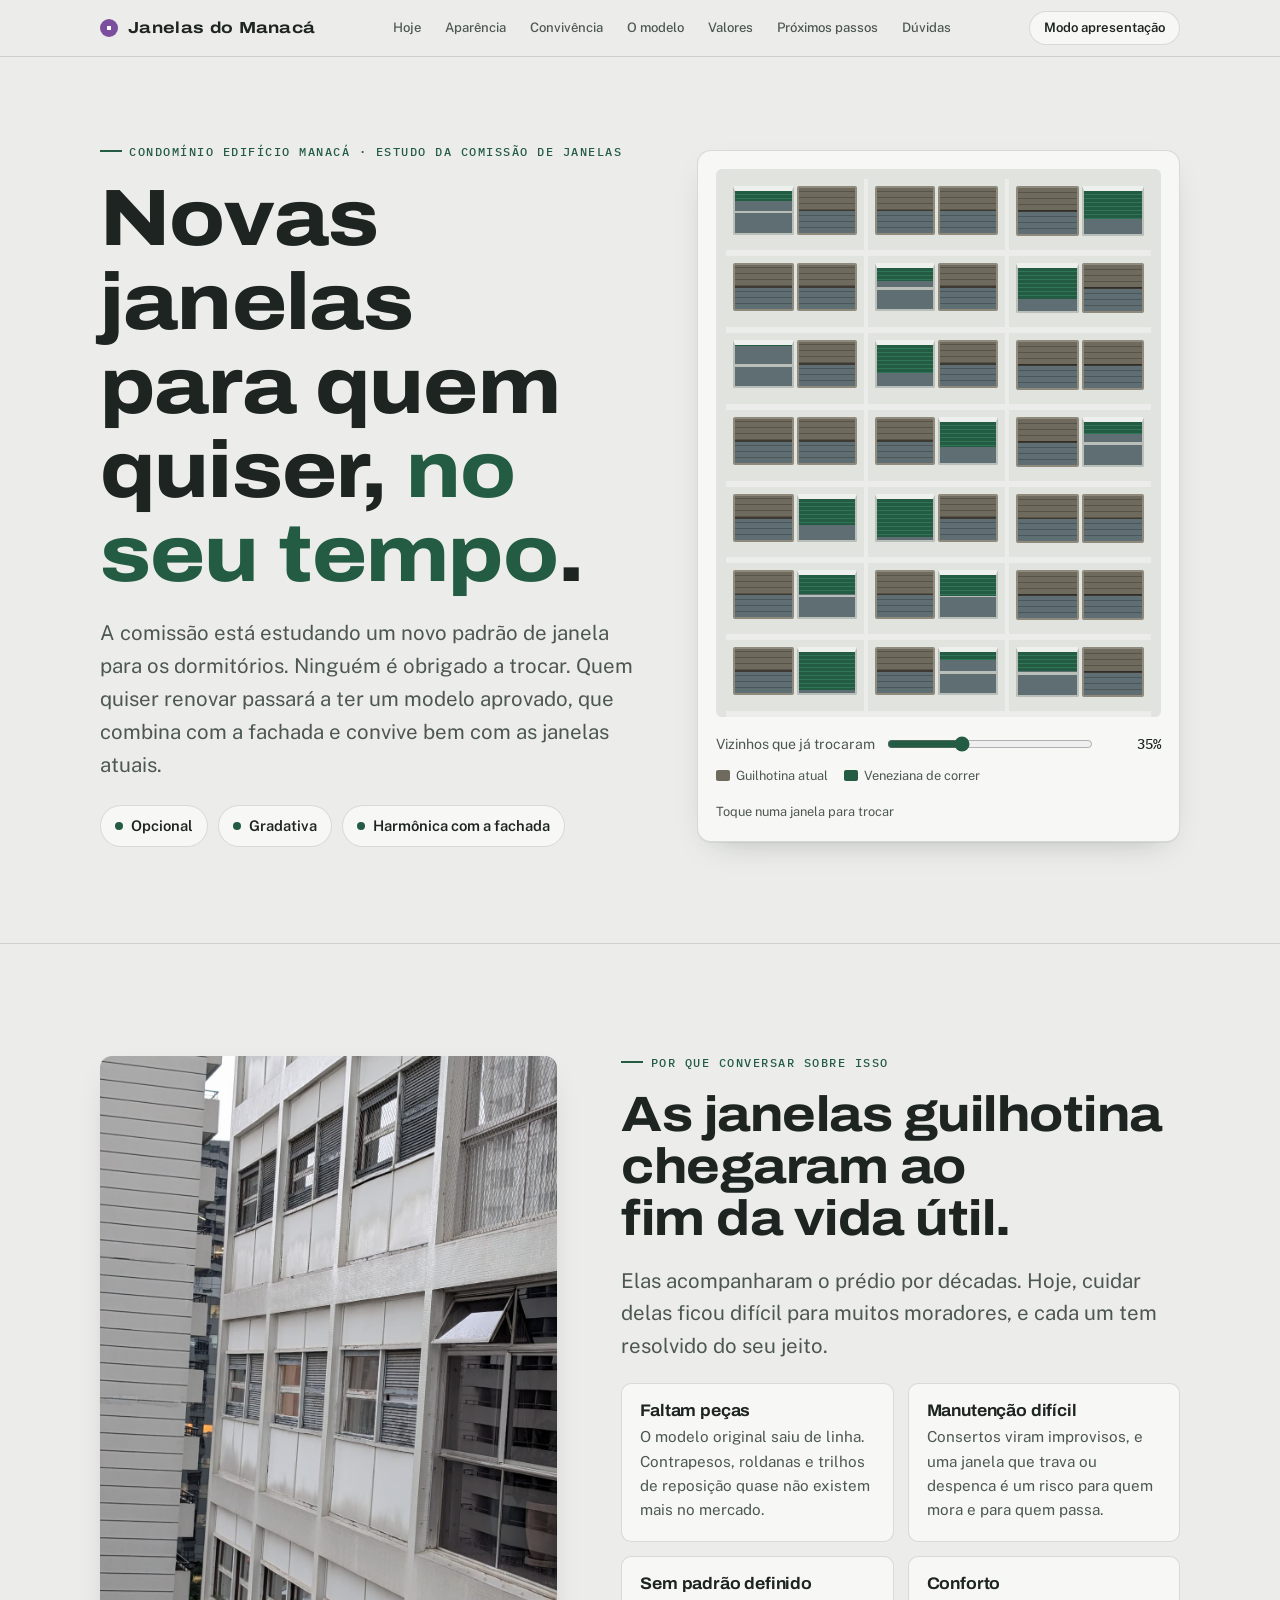
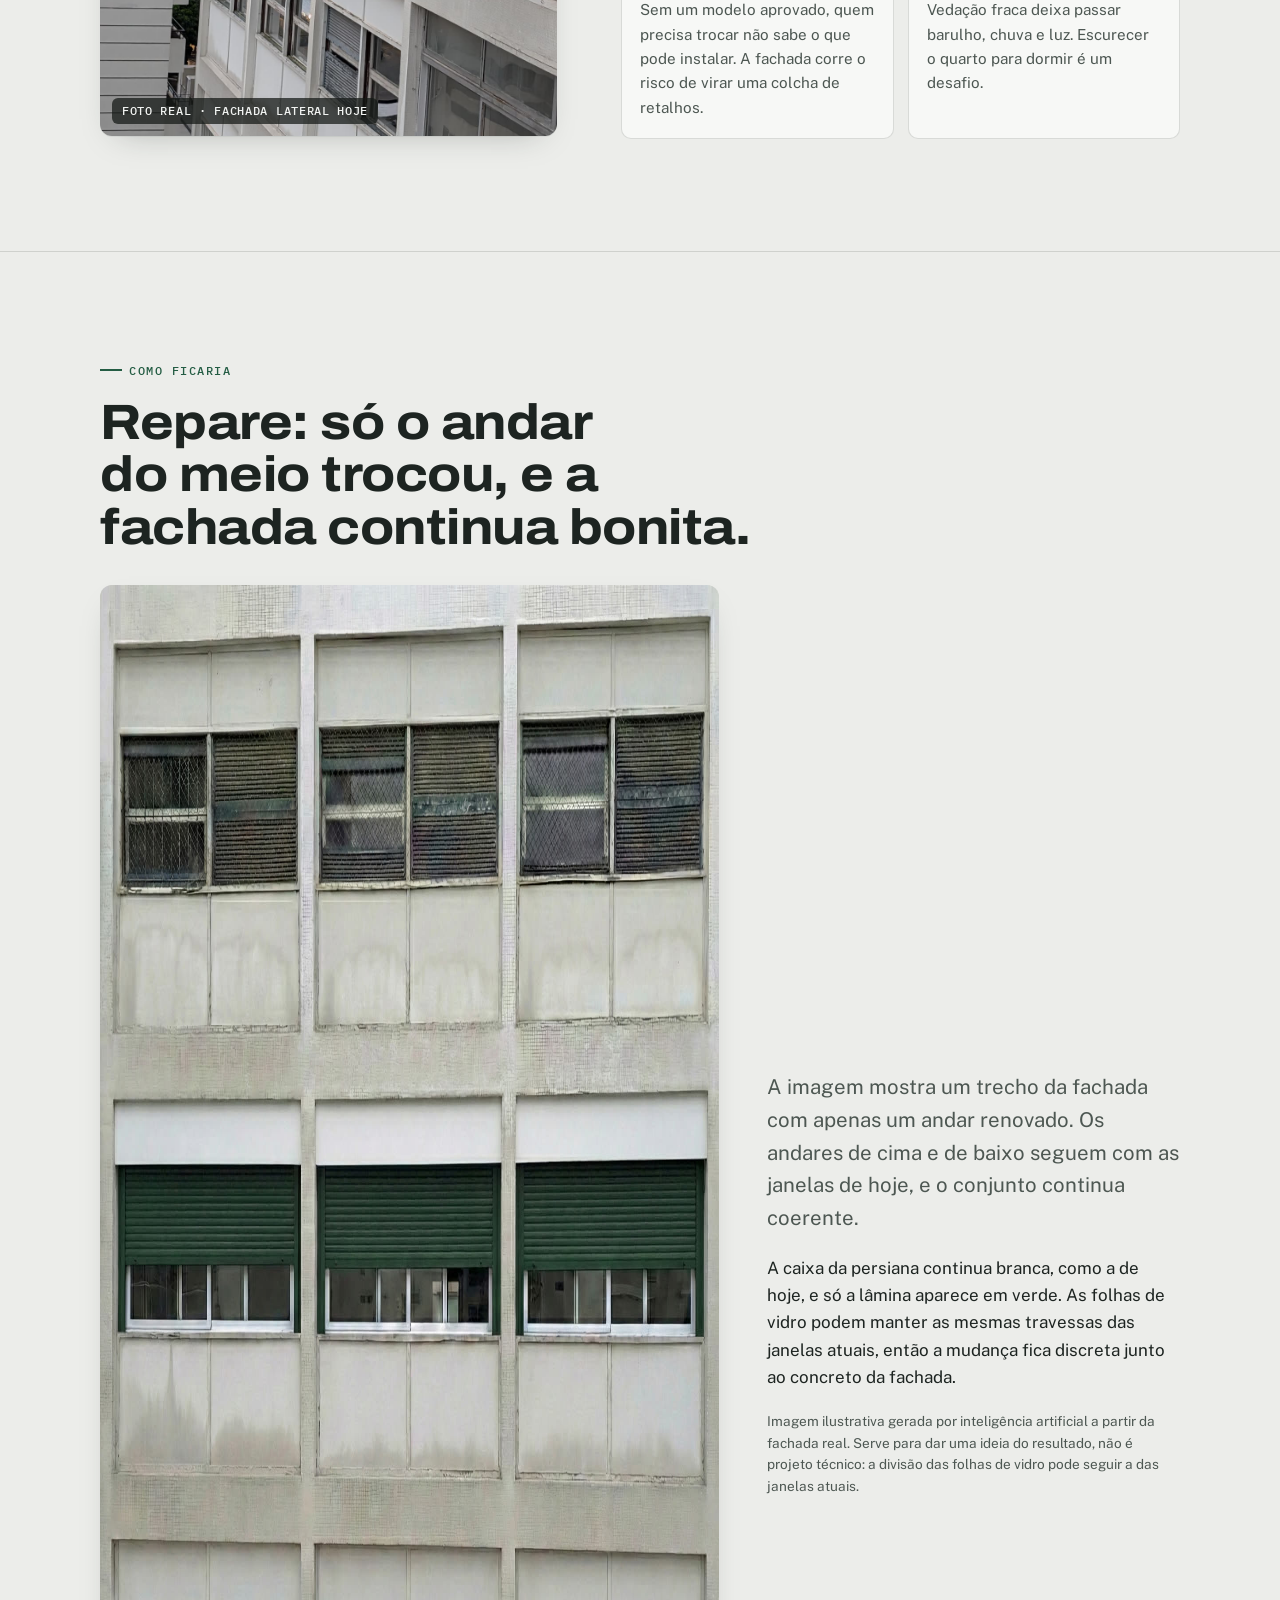
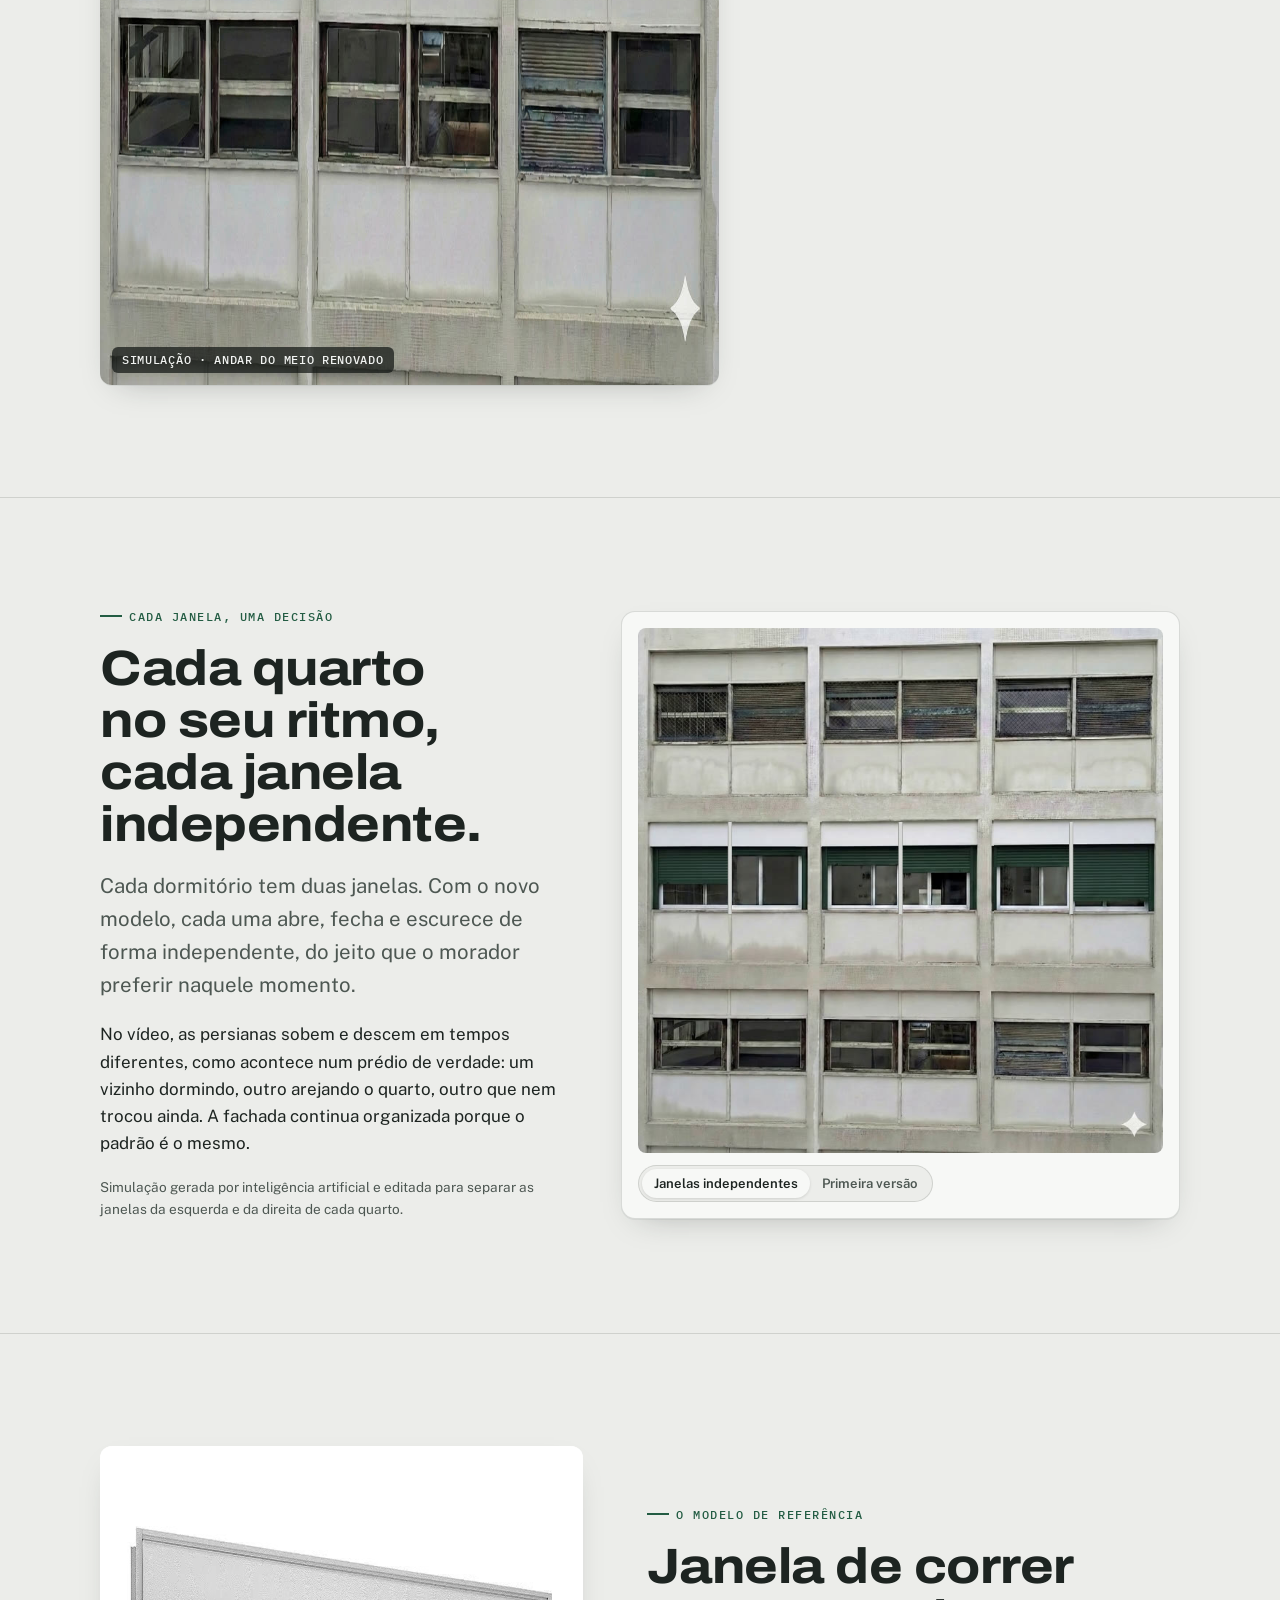
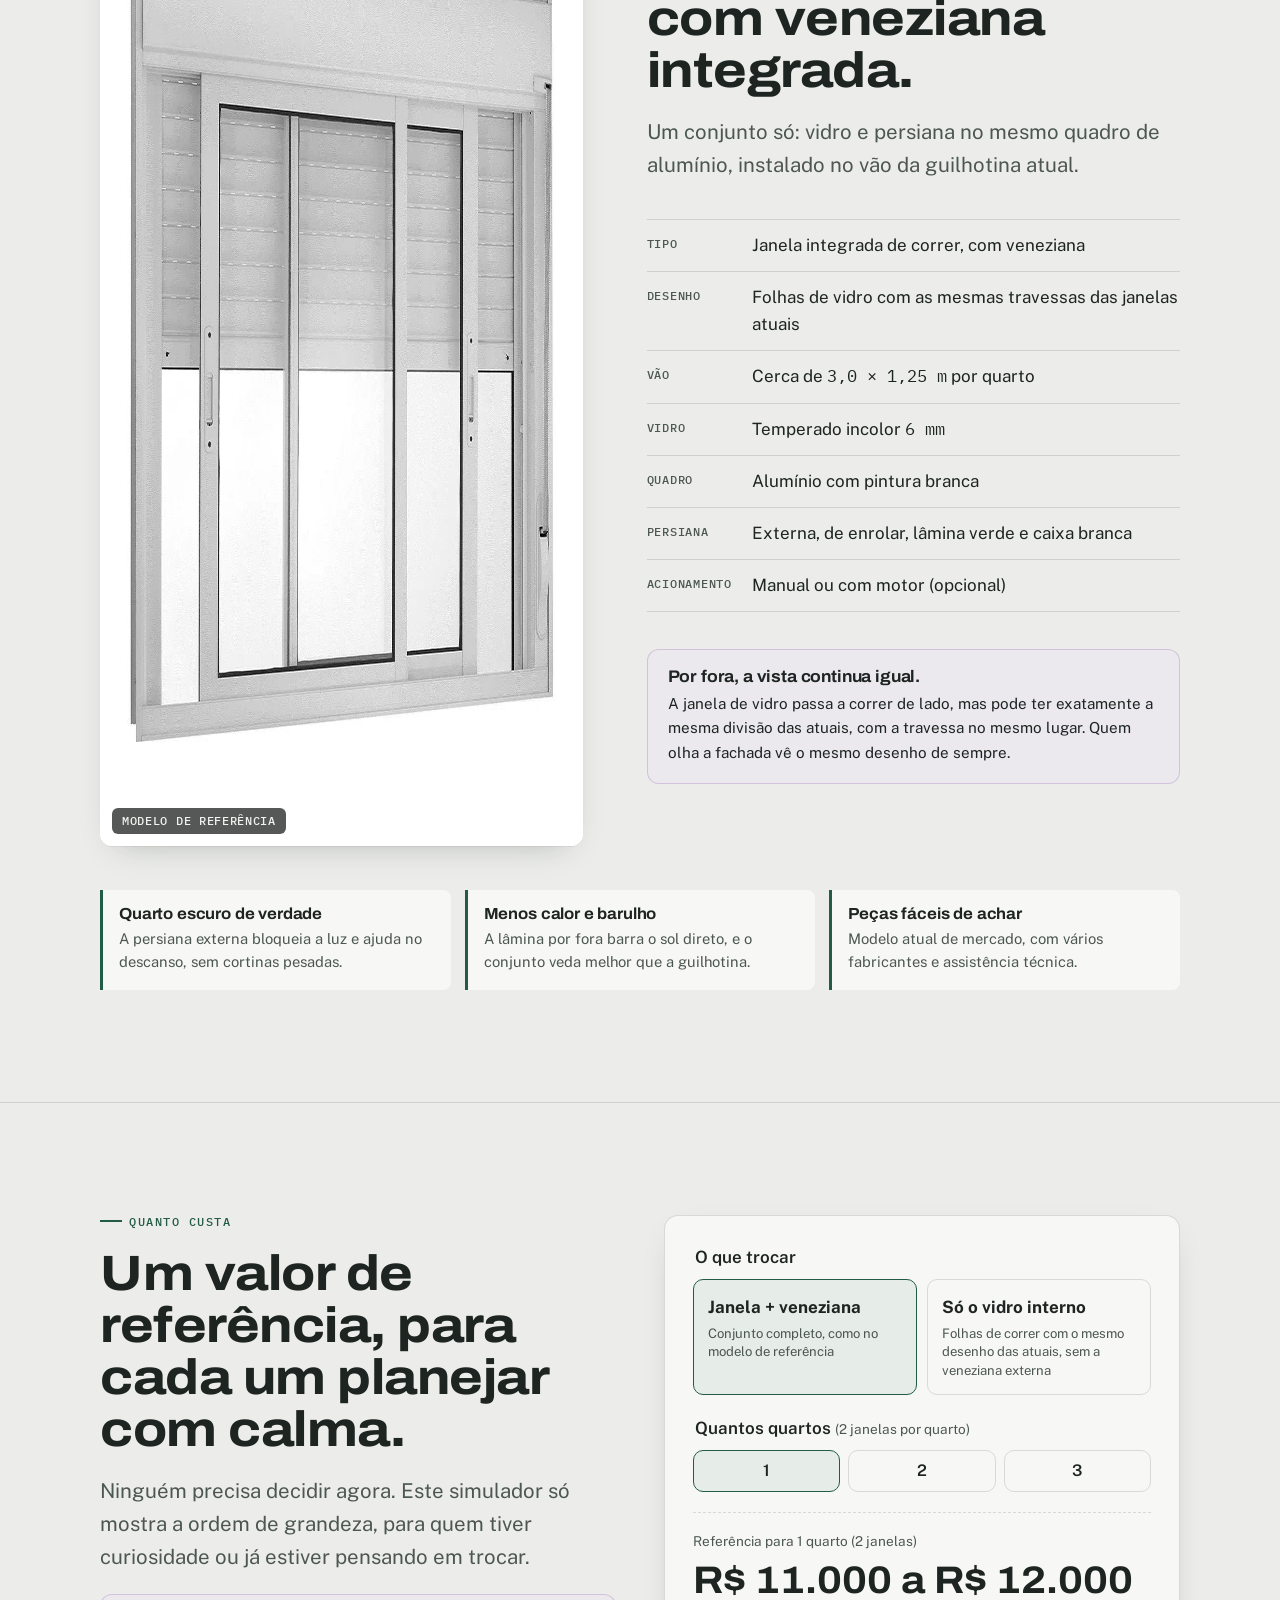
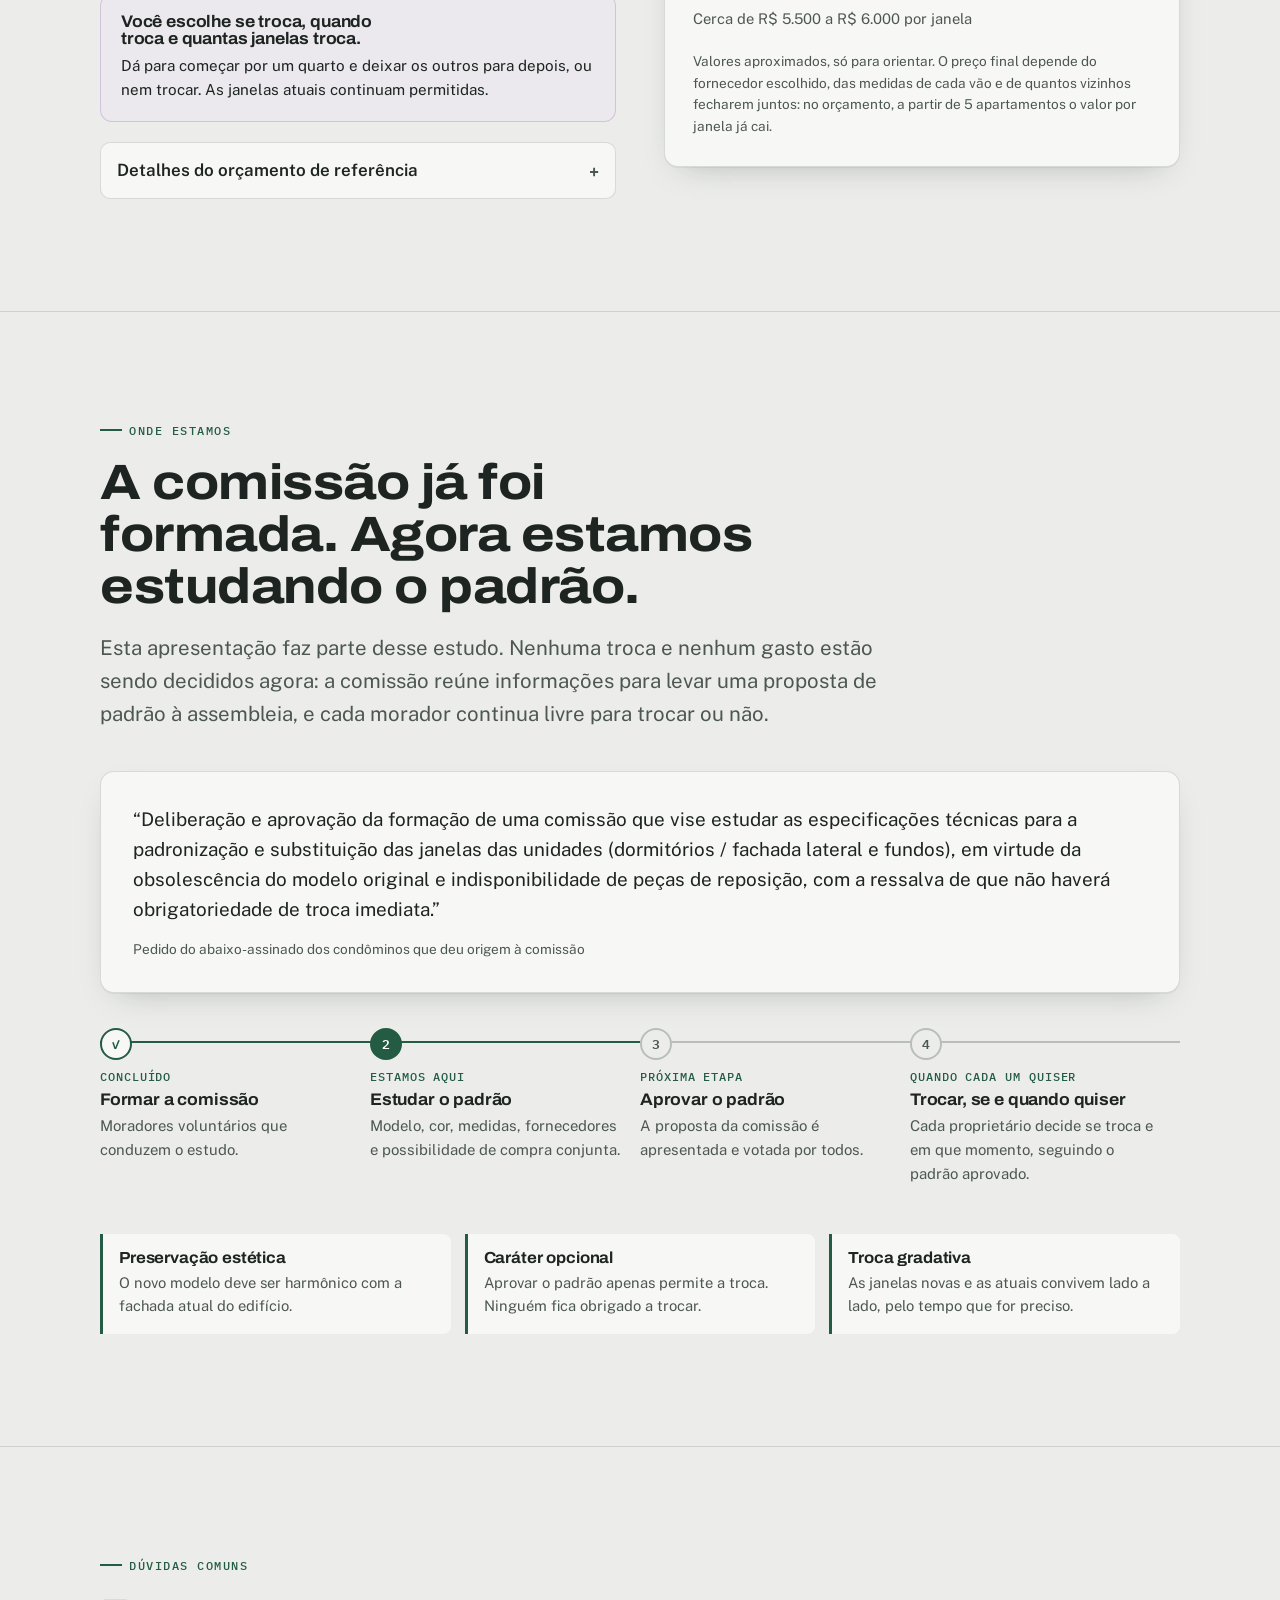
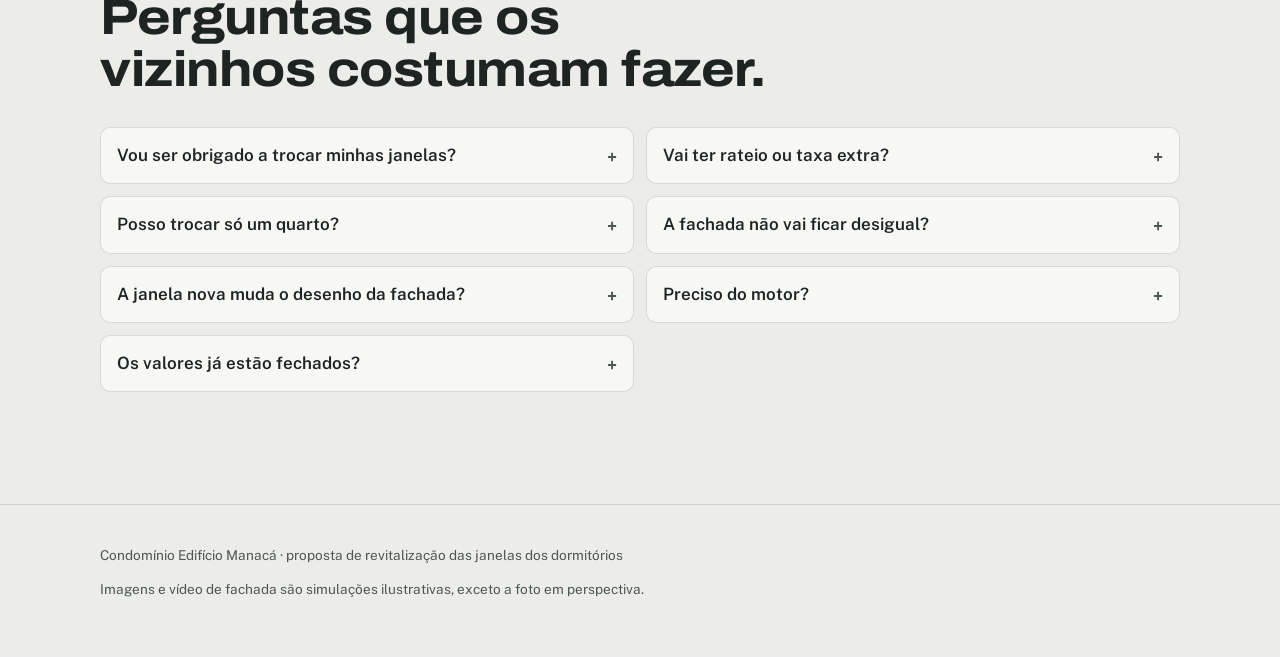
==== commit 193c50da: "Mantém o desenho das travessas atuais na janela de correr Co-Authored-By: Claude Opus 5.5 (1M contex" ====
--- a/index.html
+++ b/index.html
@@ -98,7 +98,7 @@
 .jan.velha{background:
   repeating-linear-gradient(0deg,transparent 0 5px,rgba(0,0,0,.22) 5px 6px),
   linear-gradient(180deg,var(--guilhotina) 0 48%,#3d3a33 48% 52%,var(--vidro) 52%);border-color:#8f8a7c}
-.jan.nova{border-top:5px solid #eef0ed;background:linear-gradient(90deg,var(--vidro) 0 49%,var(--aluminio) 49% 51%,var(--vidro) 51%)}
+.jan.nova{border-top:5px solid #eef0ed;background:linear-gradient(180deg,var(--vidro) 0 47%,var(--aluminio) 47% 53%,var(--vidro) 53%)}
 .jan .pers{position:absolute;inset:0 0 auto;height:var(--h,50%);background:repeating-linear-gradient(180deg,var(--persiana) 0 3px,var(--persiana-2) 3px 4px);transition:height .9s cubic-bezier(.5,0,.2,1)}
 .jan.velha .pers{display:none}
 .controles{display:flex;flex-wrap:wrap;align-items:center;gap:14px 20px;margin-top:16px}
@@ -297,8 +297,8 @@
       </figure>
       <div class="pilha">
         <p class="lead">A imagem mostra um trecho da fachada com apenas um andar renovado. Os andares de cima e de baixo seguem com as janelas de hoje, e o conjunto continua coerente.</p>
-        <p>A caixa da persiana continua branca, como a de hoje, e só a lâmina aparece em verde. Por isso a mudança fica discreta junto ao concreto da fachada.</p>
-        <p class="nota">Imagem ilustrativa gerada por inteligência artificial a partir da fachada real. Serve para dar uma ideia do resultado, não é projeto técnico.</p>
+        <p>A caixa da persiana continua branca, como a de hoje, e só a lâmina aparece em verde. As folhas de vidro podem manter as mesmas travessas das janelas atuais, então a mudança fica discreta junto ao concreto da fachada.</p>
+        <p class="nota">Imagem ilustrativa gerada por inteligência artificial a partir da fachada real. Serve para dar uma ideia do resultado, não é projeto técnico: a divisão das folhas de vidro pode seguir a das janelas atuais.</p>
       </div>
     </div>
   </div>
@@ -337,13 +337,18 @@
         <h2>Janela de correr com veneziana integrada.</h2>
         <p class="lead">Um conjunto só: vidro e persiana no mesmo quadro de alumínio, instalado no vão da guilhotina atual.</p>
         <dl class="specs">
-          <dt>Tipo</dt><dd>Janela integrada de correr, 4 folhas</dd>
+          <dt>Tipo</dt><dd>Janela integrada de correr, com veneziana</dd>
+          <dt>Desenho</dt><dd>Folhas de vidro com as mesmas travessas das janelas atuais</dd>
           <dt>Vão</dt><dd>Cerca de <span class="mono">3,0 × 1,25 m</span> por quarto</dd>
           <dt>Vidro</dt><dd>Temperado incolor <span class="mono">6 mm</span></dd>
           <dt>Quadro</dt><dd>Alumínio com pintura branca</dd>
           <dt>Persiana</dt><dd>Externa, de enrolar, lâmina verde e caixa branca</dd>
           <dt>Acionamento</dt><dd>Manual ou com motor (opcional)</dd>
         </dl>
+        <div class="calma">
+          <h3>Por fora, a vista continua igual.</h3>
+          <p>A janela de vidro passa a correr de lado, mas pode ter exatamente a mesma divisão das atuais, com a travessa no mesmo lugar. Quem olha a fachada vê o mesmo desenho de sempre.</p>
+        </div>
       </div>
     </div>
     <div class="beneficios">
@@ -391,7 +396,7 @@
           </div>
           <div class="opcao">
             <input type="radio" name="tipo" id="tipo-vidro" value="vidro">
-            <label for="tipo-vidro"><strong>Só o vidro interno</strong><small>Folhas de correr de vidro, sem a veneziana externa</small></label>
+            <label for="tipo-vidro"><strong>Só o vidro interno</strong><small>Folhas de correr com o mesmo desenho das atuais, sem a veneziana externa</small></label>
           </div>
         </div>
       </fieldset>
@@ -449,6 +454,7 @@
       <details><summary>Vai ter rateio ou taxa extra?</summary><div class="corpo"><p>Não está previsto. Cada proprietário paga apenas pelas janelas que decidir trocar na própria unidade.</p></div></details>
       <details><summary>Posso trocar só um quarto?</summary><div class="corpo"><p>Pode. A troca é por janela, e cada quarto tem duas. Dá para começar pelo quarto que mais precisa.</p></div></details>
       <details><summary>A fachada não vai ficar desigual?</summary><div class="corpo"><p>Ter um padrão único é justamente o que evita isso. Hoje cada um conserta como consegue. Com um modelo aprovado, todas as trocas seguem o mesmo desenho e a mesma cor.</p></div></details>
+      <details><summary>A janela nova muda o desenho da fachada?</summary><div class="corpo"><p>Não precisa mudar. A janela de vidro corre de lado, mas as folhas podem manter as mesmas travessas das atuais. Vista de fora, a fachada fica igual.</p></div></details>
       <details><summary>Preciso do motor?</summary><div class="corpo"><p>Não. A persiana pode ser manual. O motor é opcional e exige um ponto de energia perto da janela.</p></div></details>
       <details><summary>Os valores já estão fechados?</summary><div class="corpo"><p>Não. O orçamento apresentado é só uma referência. A comissão está pesquisando fornecedores e condições, inclusive de compra em grupo.</p></div></details>
     </div>
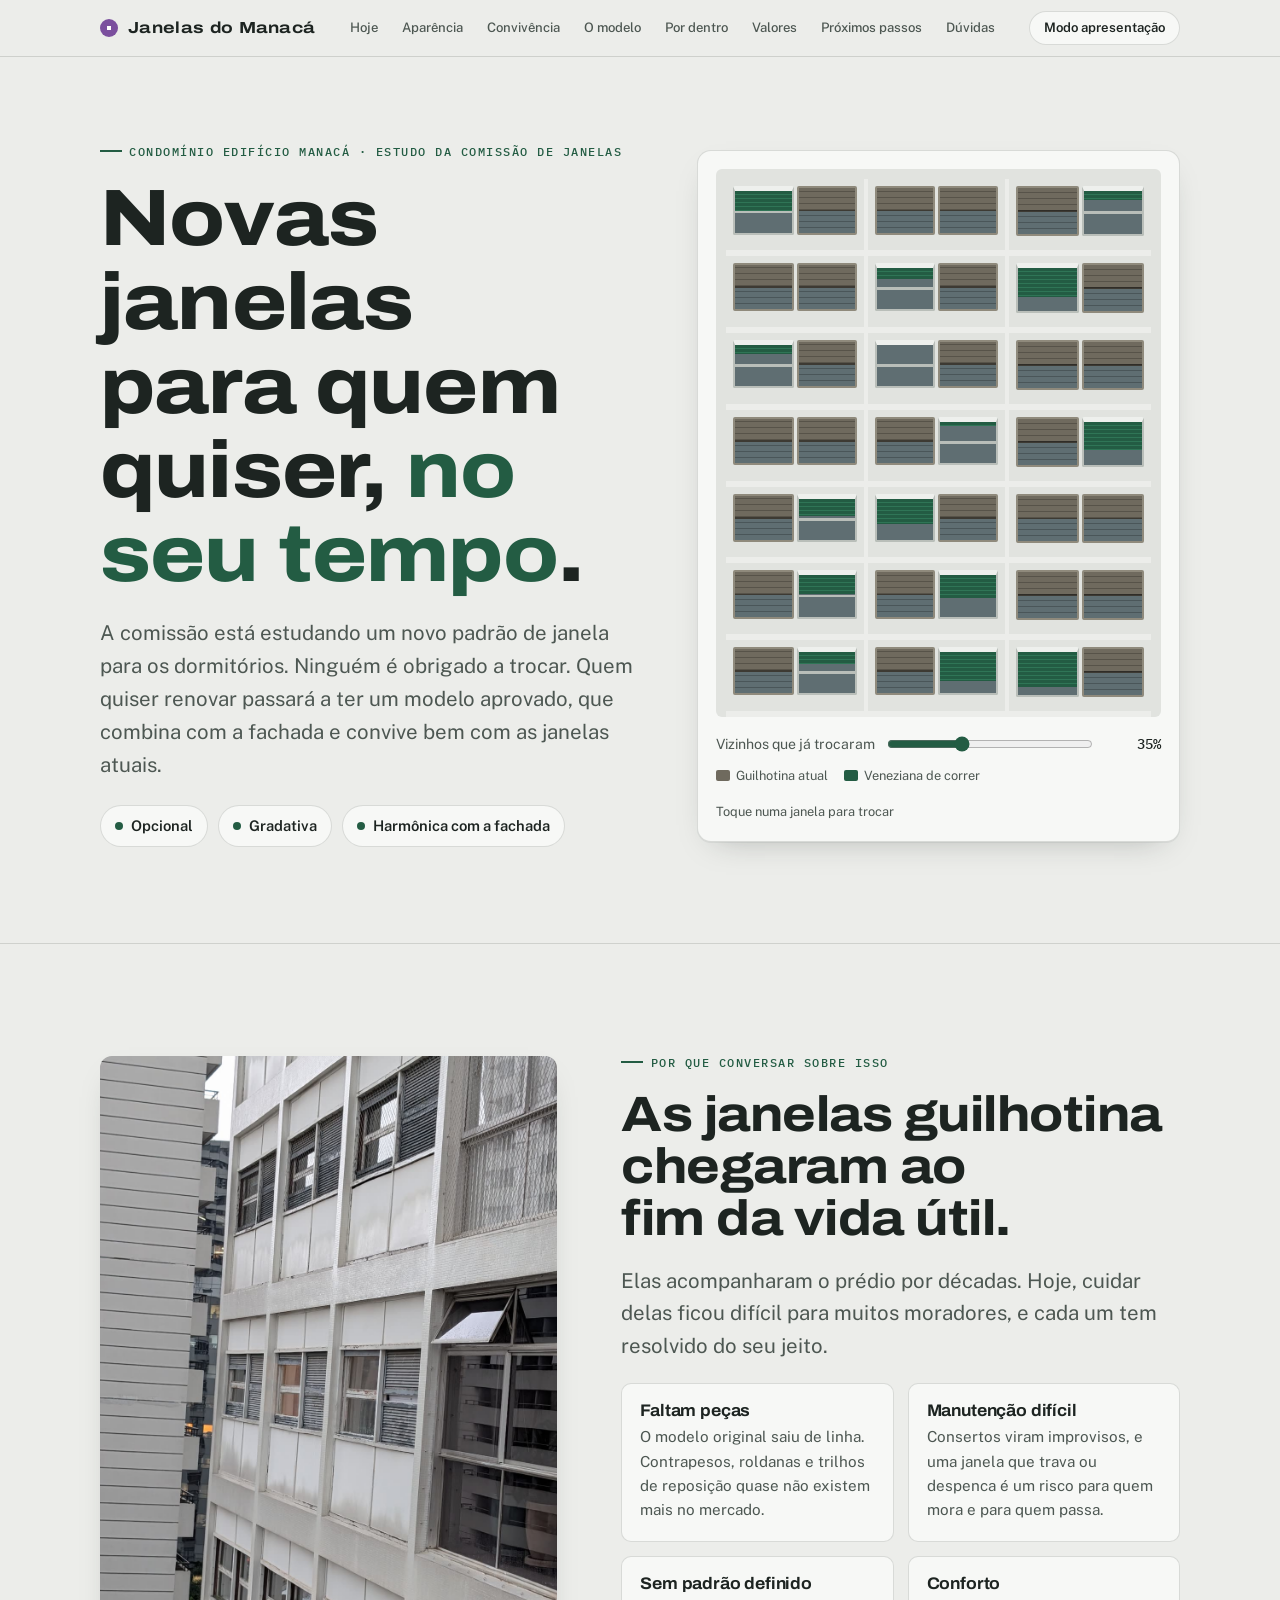
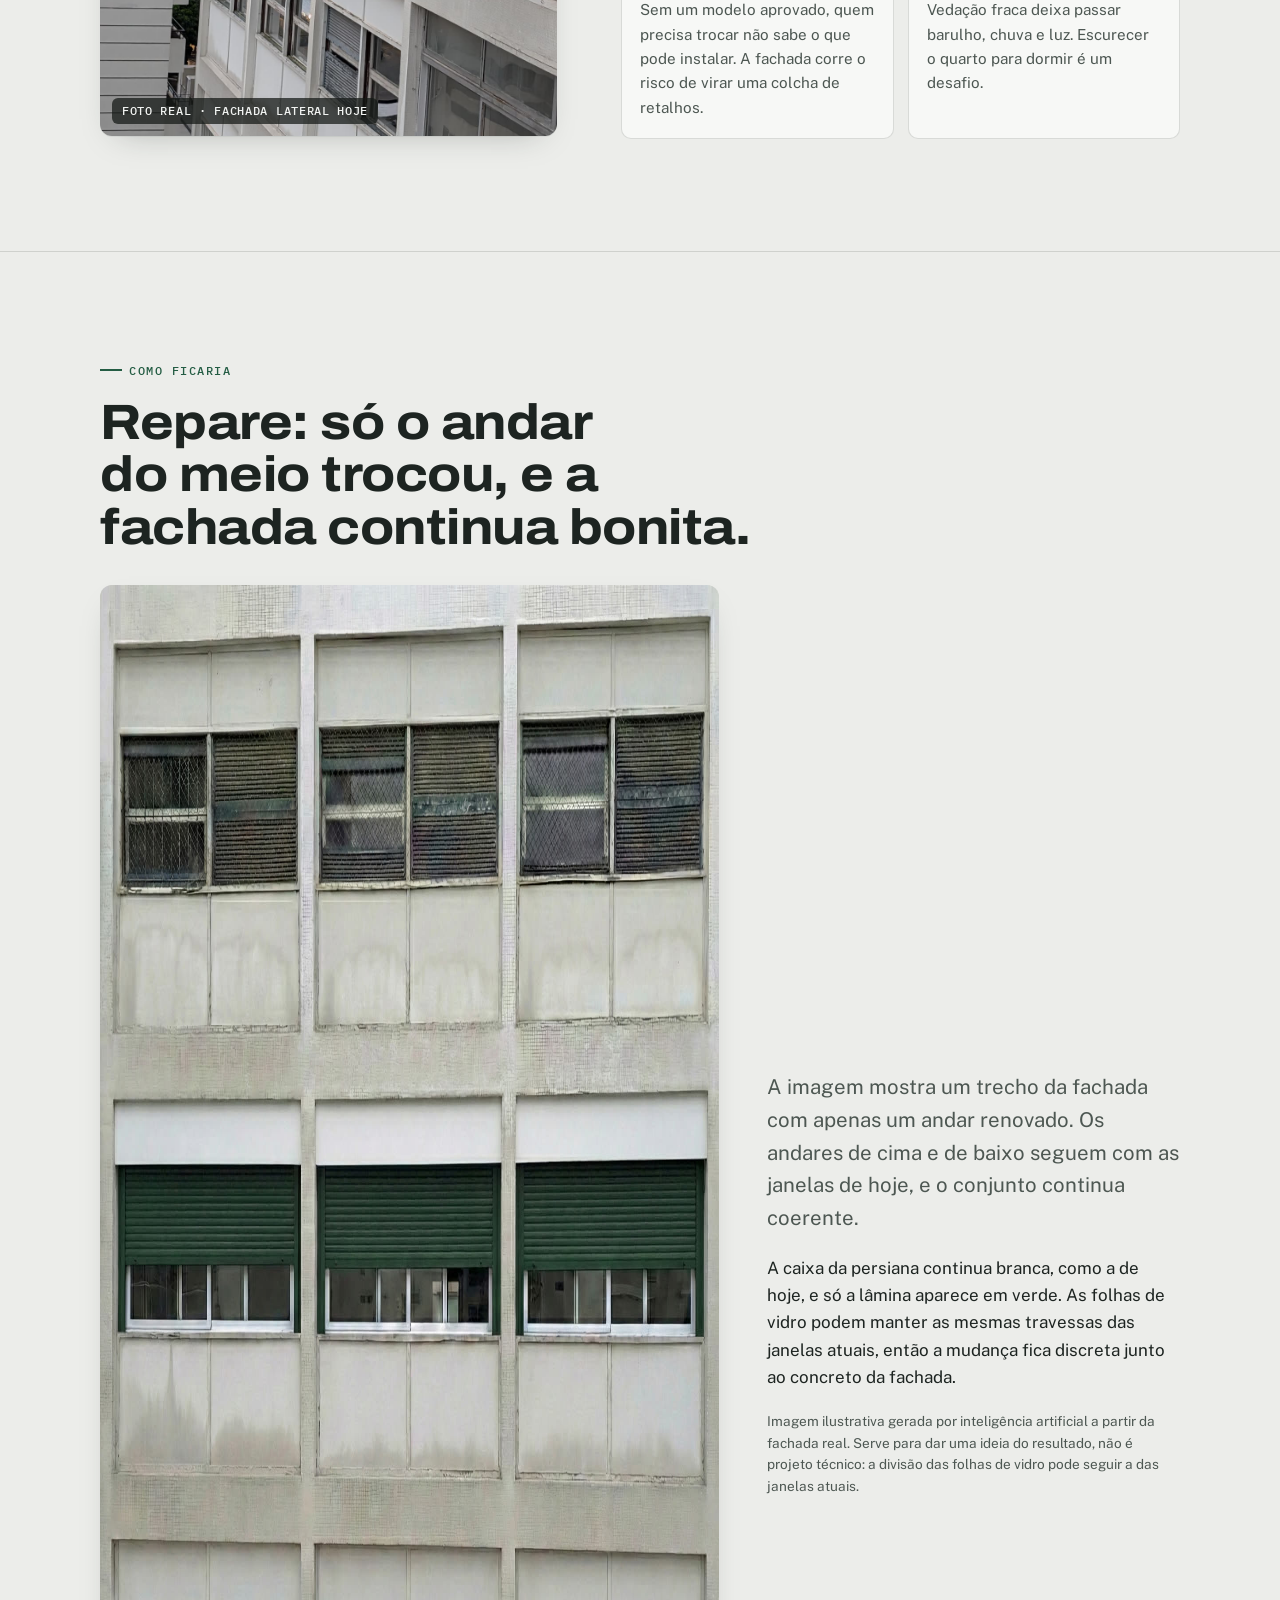
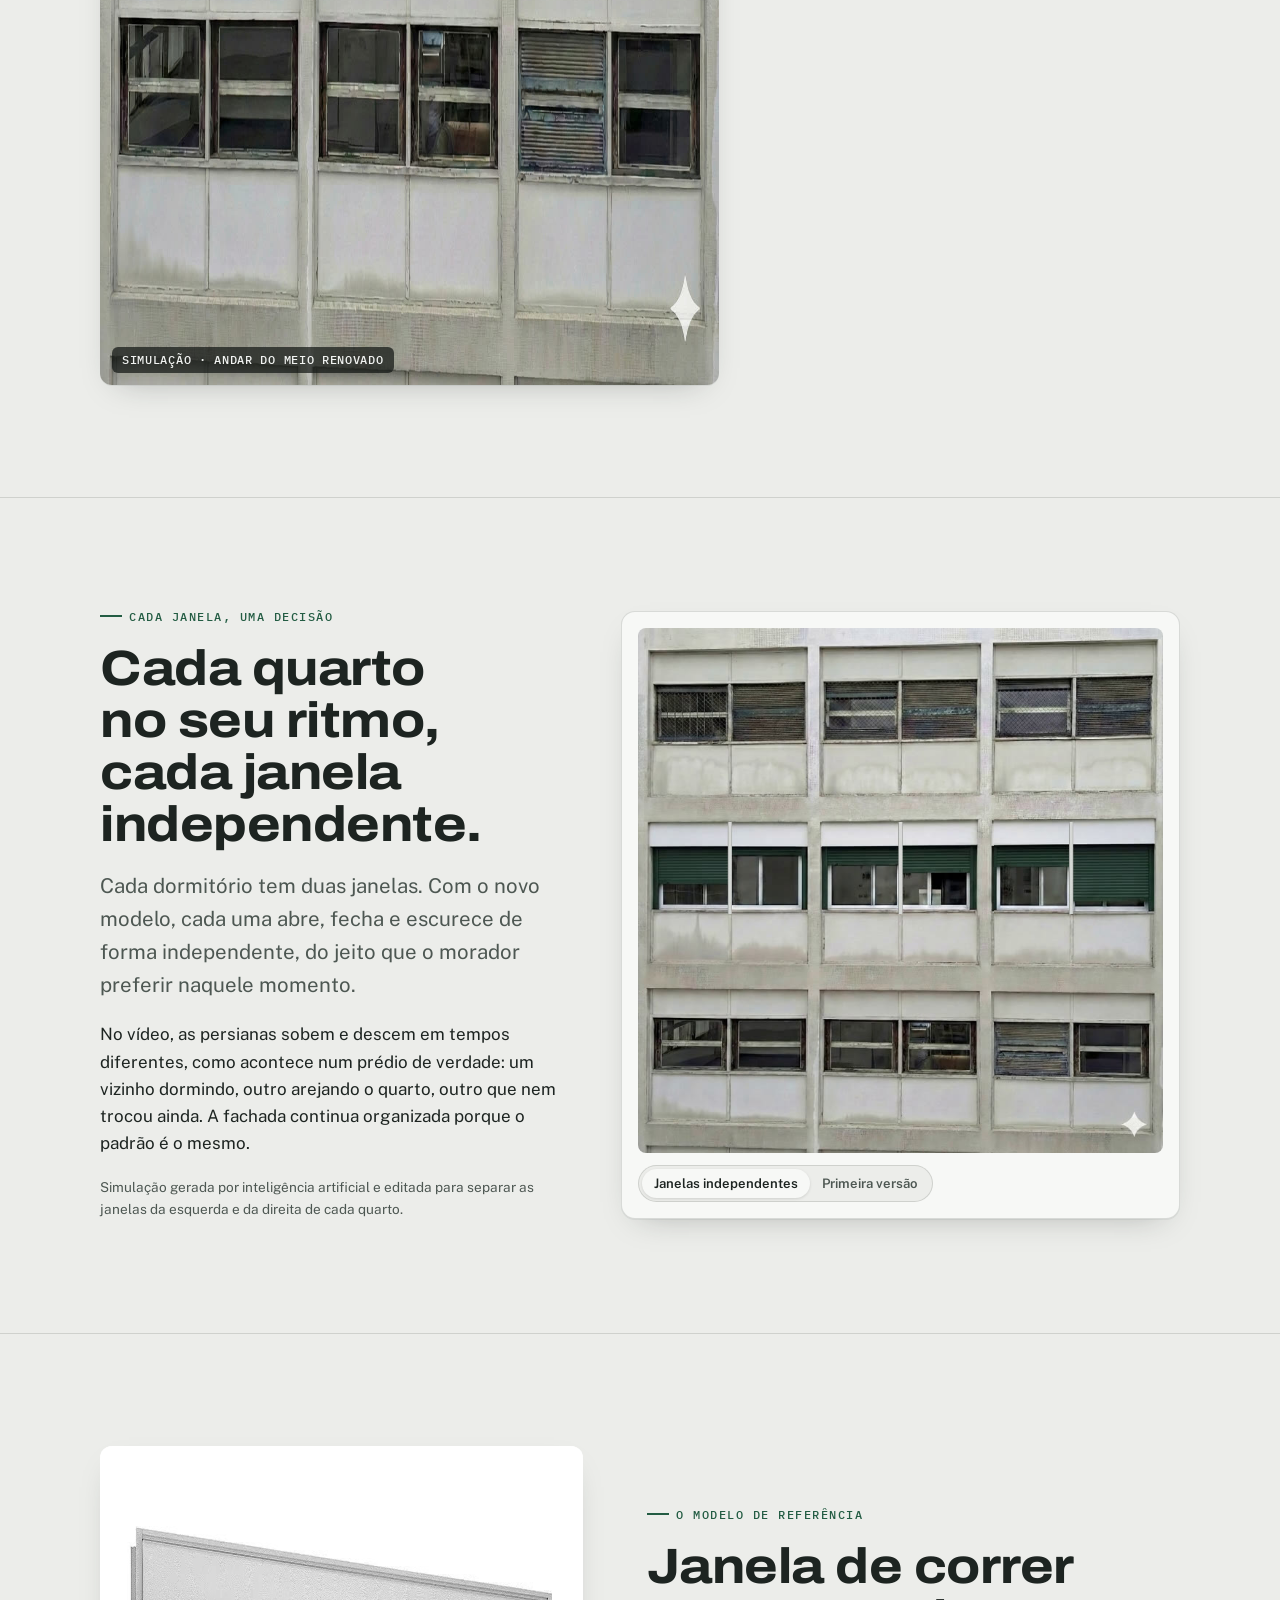
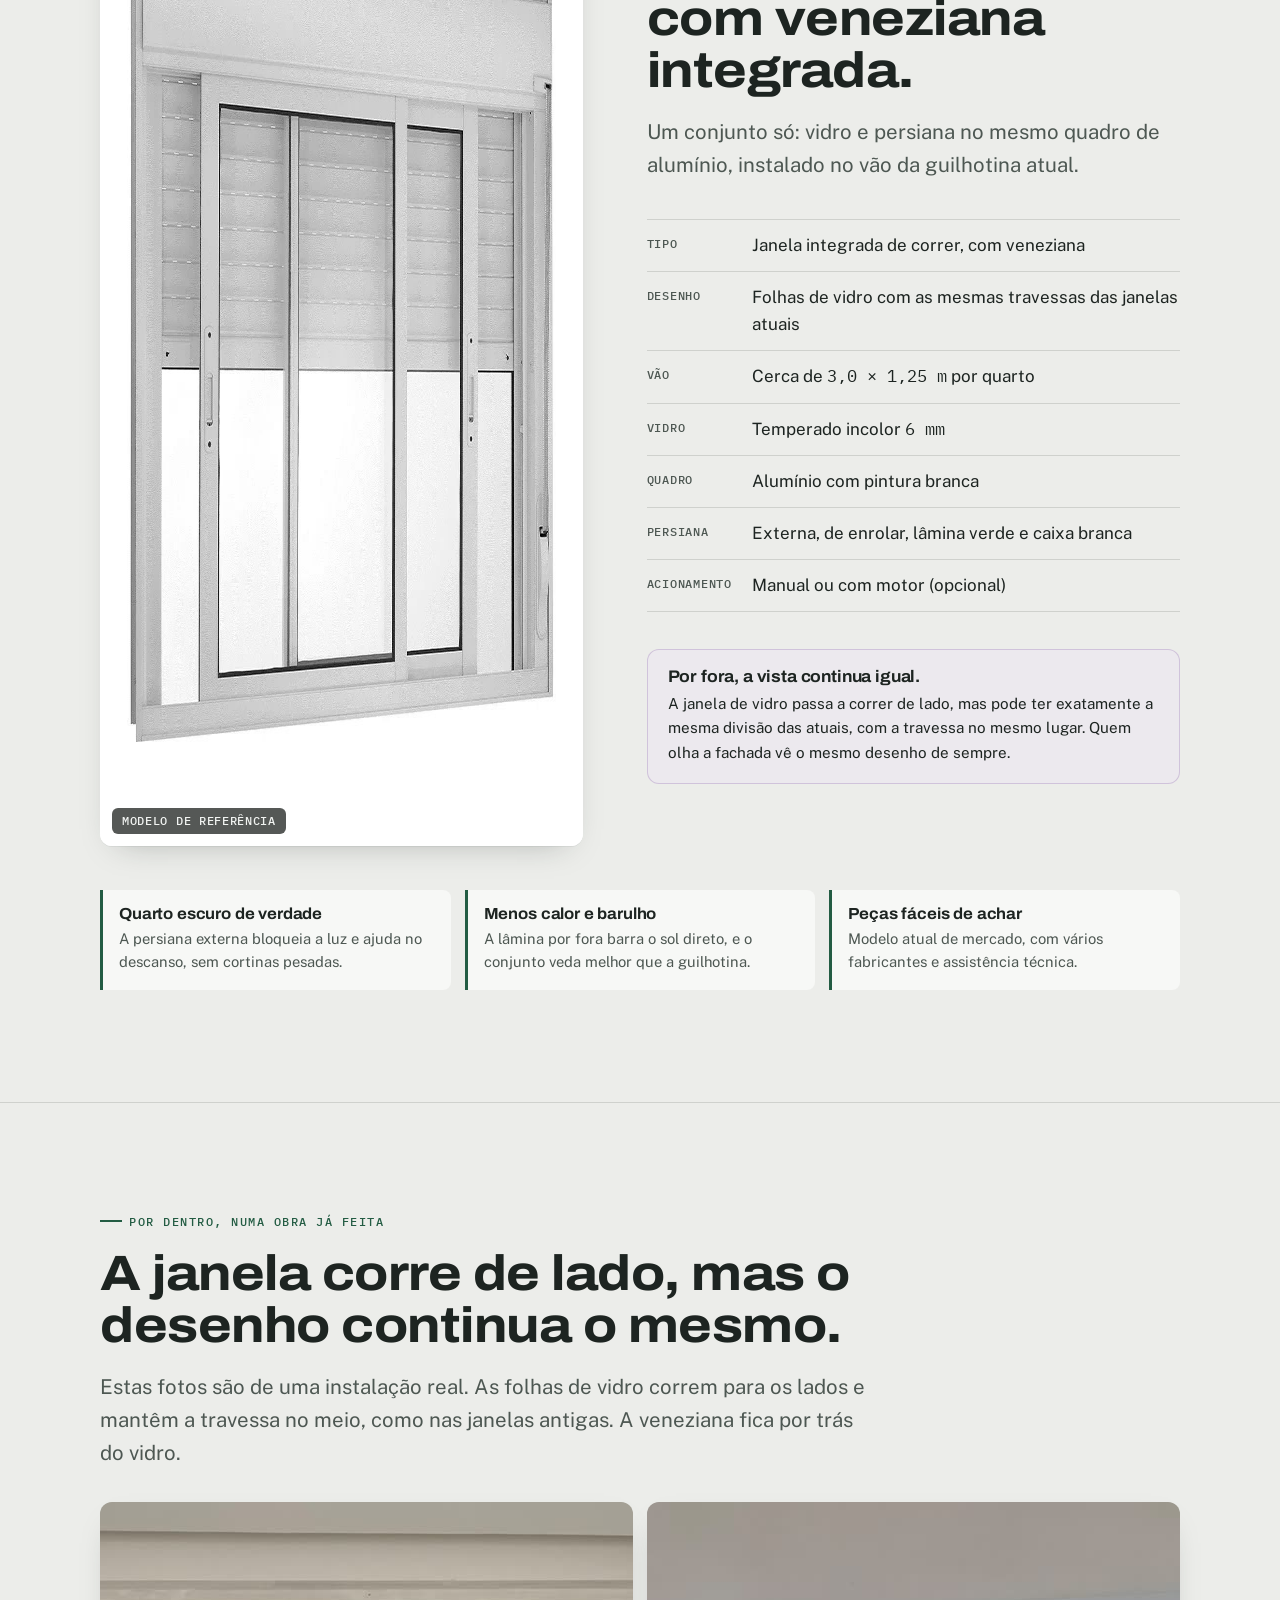
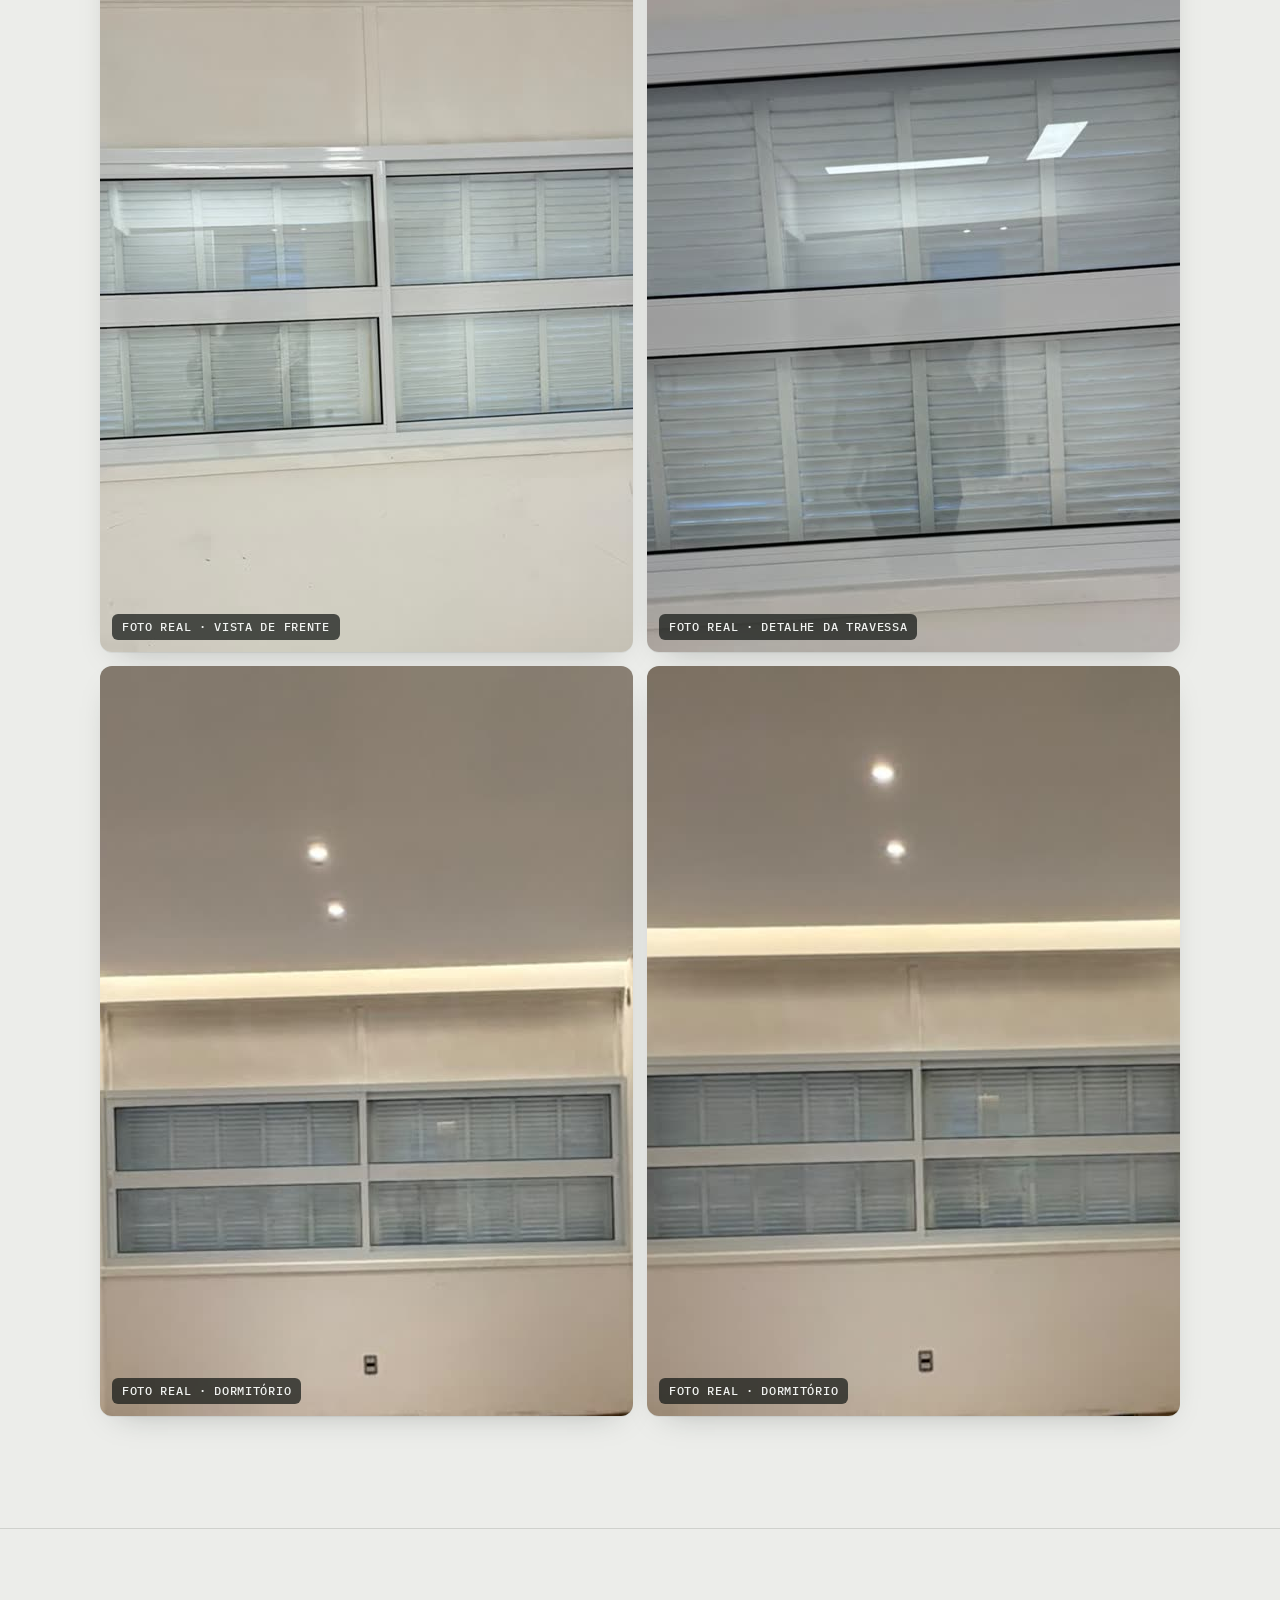
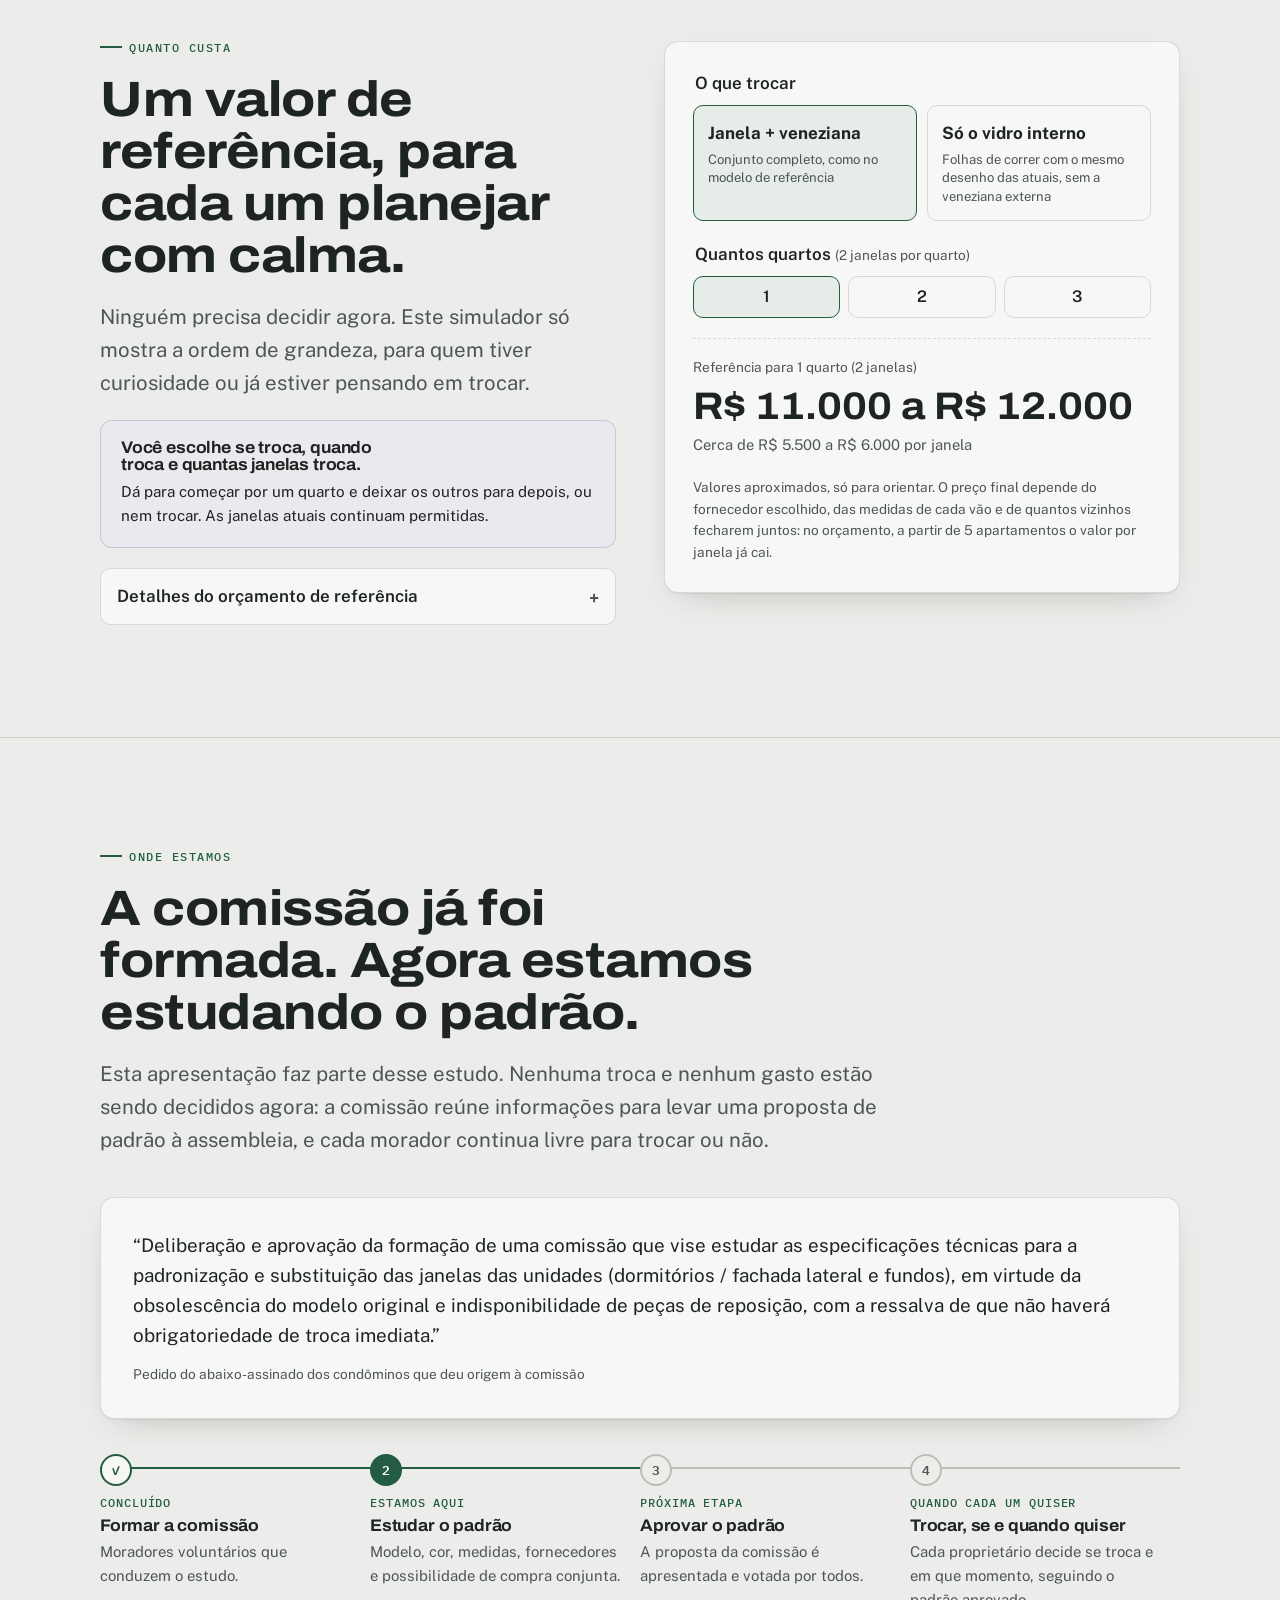
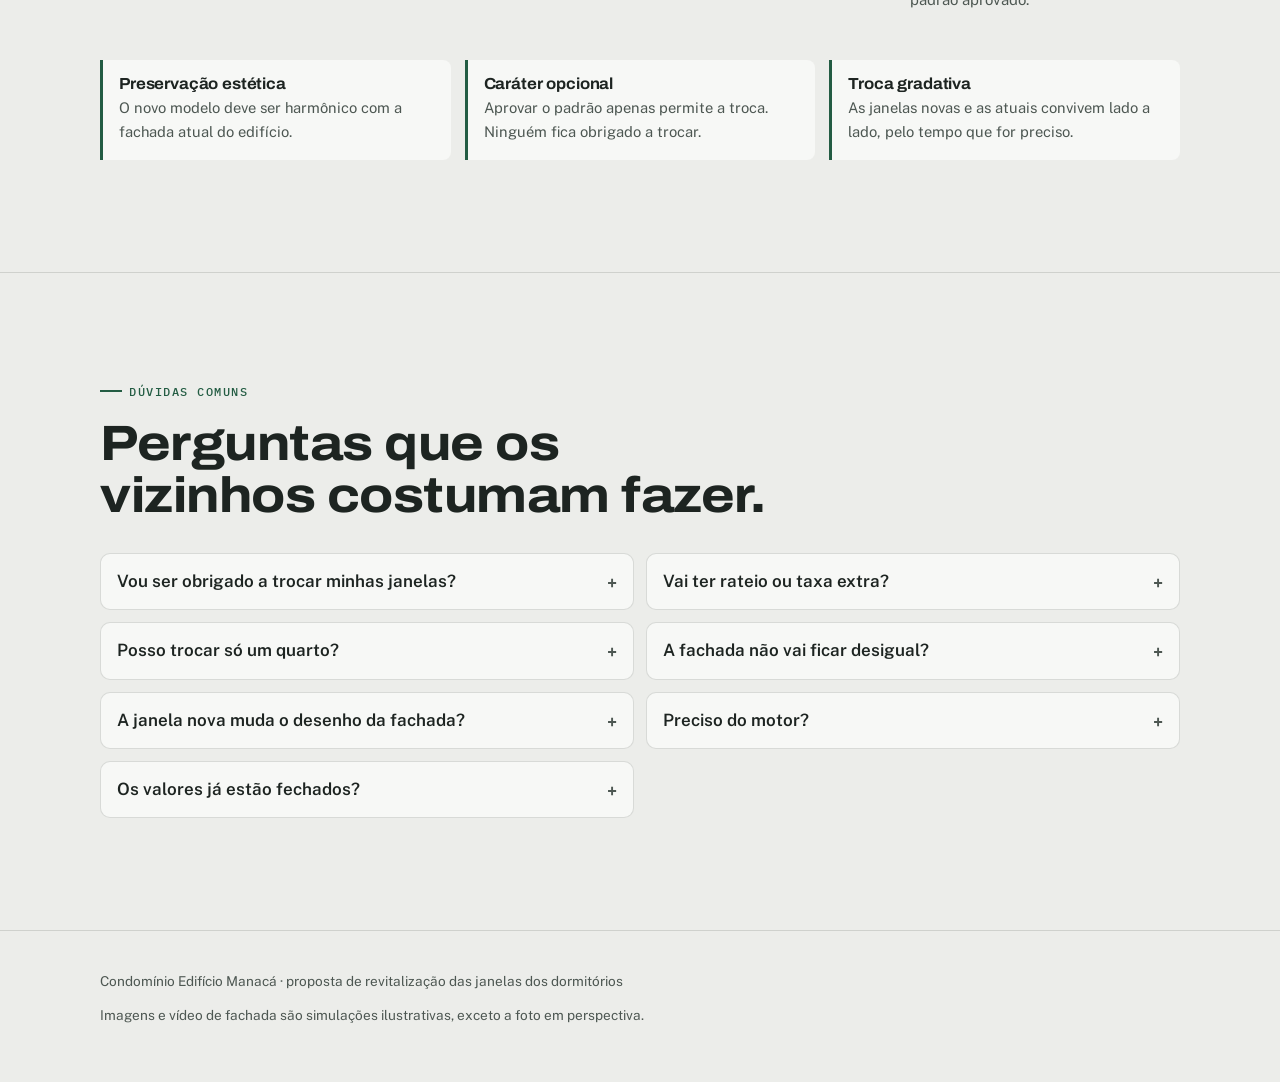
==== commit 39d3af5f: "Adiciona fotos reais da janela interna instalada Co-Authored-By: Claude Opus 5.5 (1M context) <norep" ====
--- a/index.html
+++ b/index.html
@@ -149,6 +149,12 @@
 .beneficio h3{font-size:1rem;margin-bottom:4px}
 .beneficio p{font-size:.92rem;color:var(--tinta-2)}
 
+/* por dentro */
+.galeria{display:grid;grid-template-columns:repeat(2,1fr);gap:14px}
+.galeria>figure{margin:0;min-width:0}
+.galeria img{width:100%;aspect-ratio:4/3;object-fit:cover}
+@media (max-width:560px){.galeria{grid-template-columns:1fr}}
+
 /* simulador de valores */
 .valores{display:grid;grid-template-columns:1fr 1fr;gap:clamp(24px,4vw,48px);align-items:start}
 .valores>*{min-width:0}
@@ -225,6 +231,7 @@
       <a href="#aparencia">Aparência</a>
       <a href="#convivencia">Convivência</a>
       <a href="#modelo">O modelo</a>
+      <a href="#por-dentro">Por dentro</a>
       <a href="#valores">Valores</a>
       <a href="#assembleia">Próximos passos</a>
       <a href="#perguntas">Dúvidas</a>
@@ -355,6 +362,22 @@
       <div class="beneficio"><h3>Quarto escuro de verdade</h3><p>A persiana externa bloqueia a luz e ajuda no descanso, sem cortinas pesadas.</p></div>
       <div class="beneficio"><h3>Menos calor e barulho</h3><p>A lâmina por fora barra o sol direto, e o conjunto veda melhor que a guilhotina.</p></div>
       <div class="beneficio"><h3>Peças fáceis de achar</h3><p>Modelo atual de mercado, com vários fabricantes e assistência técnica.</p></div>
+    </div>
+  </div>
+</section>
+
+<section id="por-dentro">
+  <div class="wrap pilha" style="gap:32px">
+    <div class="pilha" style="max-width:780px">
+      <span class="rotulo">Por dentro, numa obra já feita</span>
+      <h2>A janela corre de lado, mas o desenho continua o mesmo.</h2>
+      <p class="lead">Estas fotos são de uma instalação real. As folhas de vidro correm para os lados e mantêm a travessa no meio, como nas janelas antigas. A veneziana fica por trás do vidro.</p>
+    </div>
+    <div class="galeria">
+      <figure class="foto"><img src="assets/interna-frontal.jpg" alt="Janela de vidro de correr instalada, com duas folhas e travessa horizontal no meio, veneziana fechada por trás" loading="lazy" width="1000" height="750"><figcaption>Foto real · vista de frente</figcaption></figure>
+      <figure class="foto"><img src="assets/interna-detalhe.jpg" alt="Detalhe da folha de vidro com a travessa horizontal e as lâminas da veneziana atrás" loading="lazy" width="1000" height="750"><figcaption>Foto real · detalhe da travessa</figcaption></figure>
+      <figure class="foto"><img src="assets/interna-quarto-1.jpg" alt="Dormitório com a janela nova ao fundo, vista de dentro do quarto" loading="lazy" width="1000" height="750"><figcaption>Foto real · dormitório</figcaption></figure>
+      <figure class="foto"><img src="assets/interna-quarto-2.jpg" alt="Outro ângulo do dormitório com a janela nova ao fundo" loading="lazy" width="1000" height="750"><figcaption>Foto real · dormitório</figcaption></figure>
     </div>
   </div>
 </section>
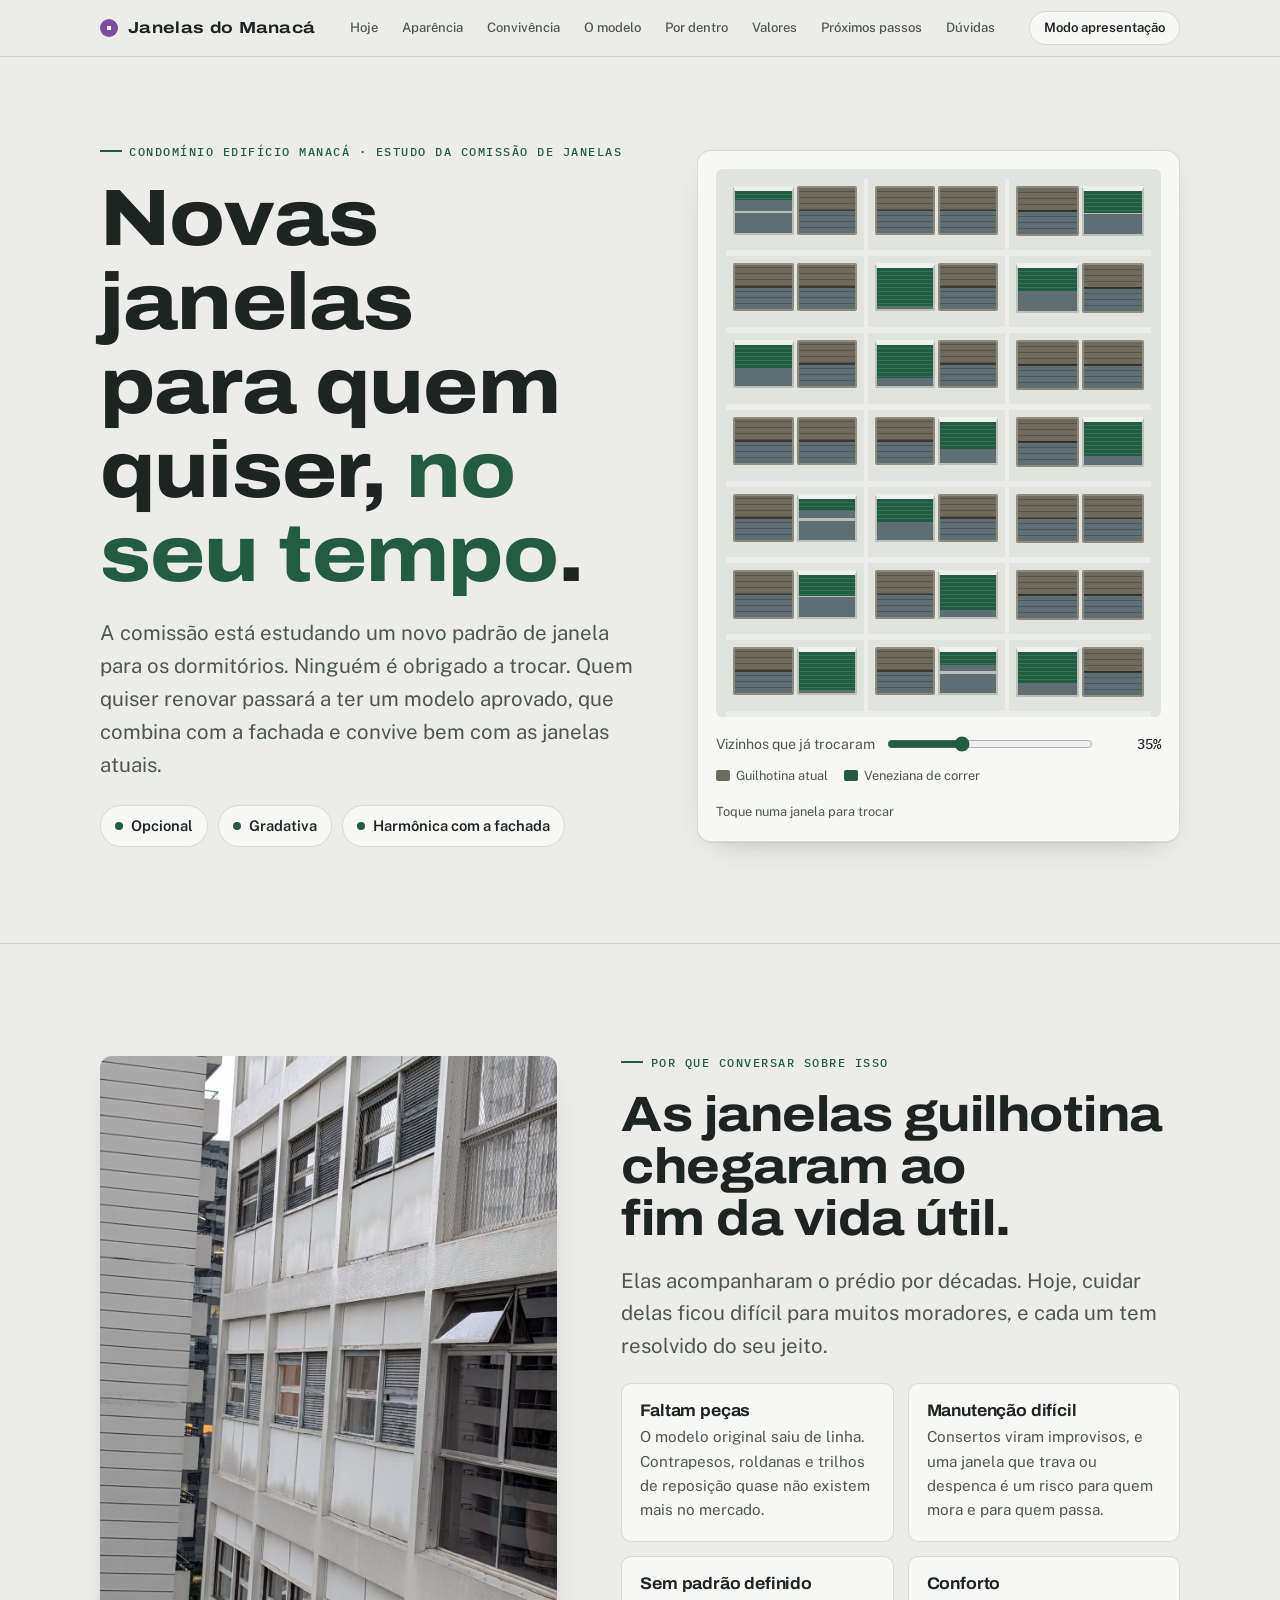
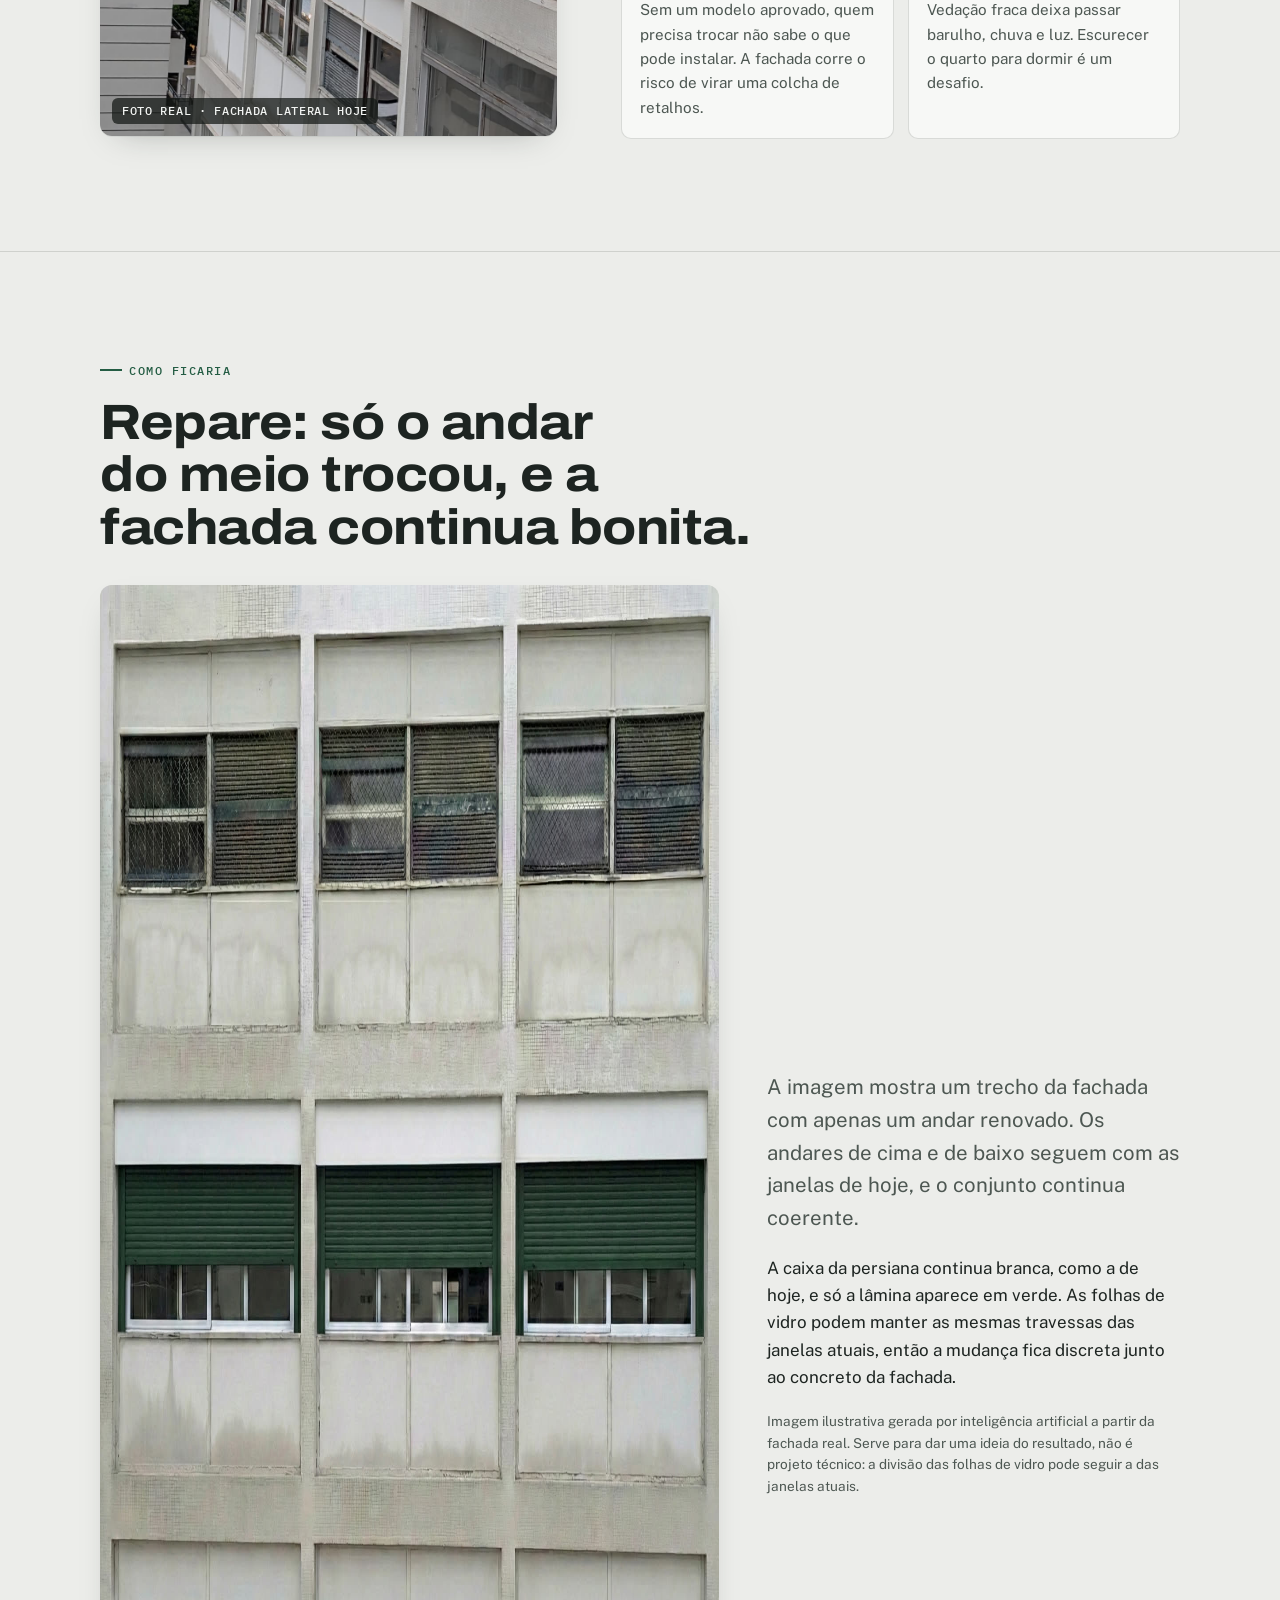
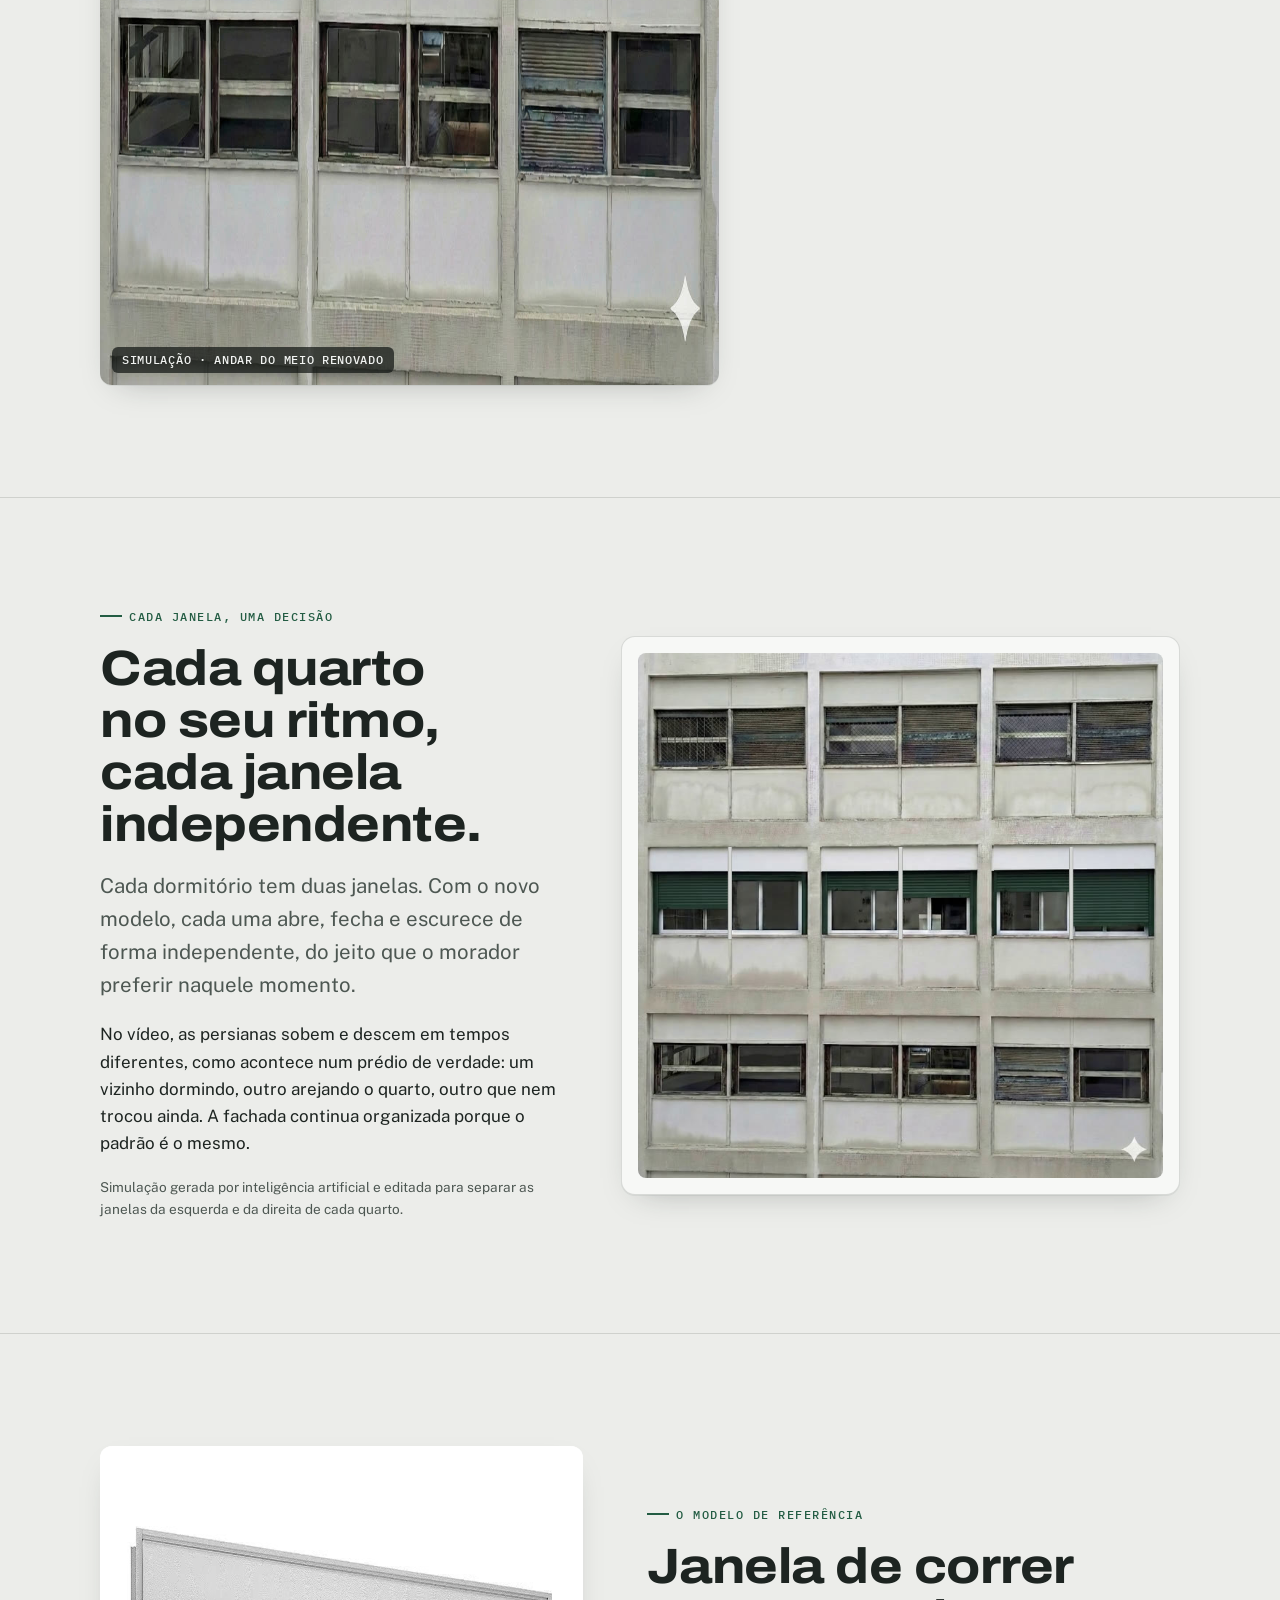
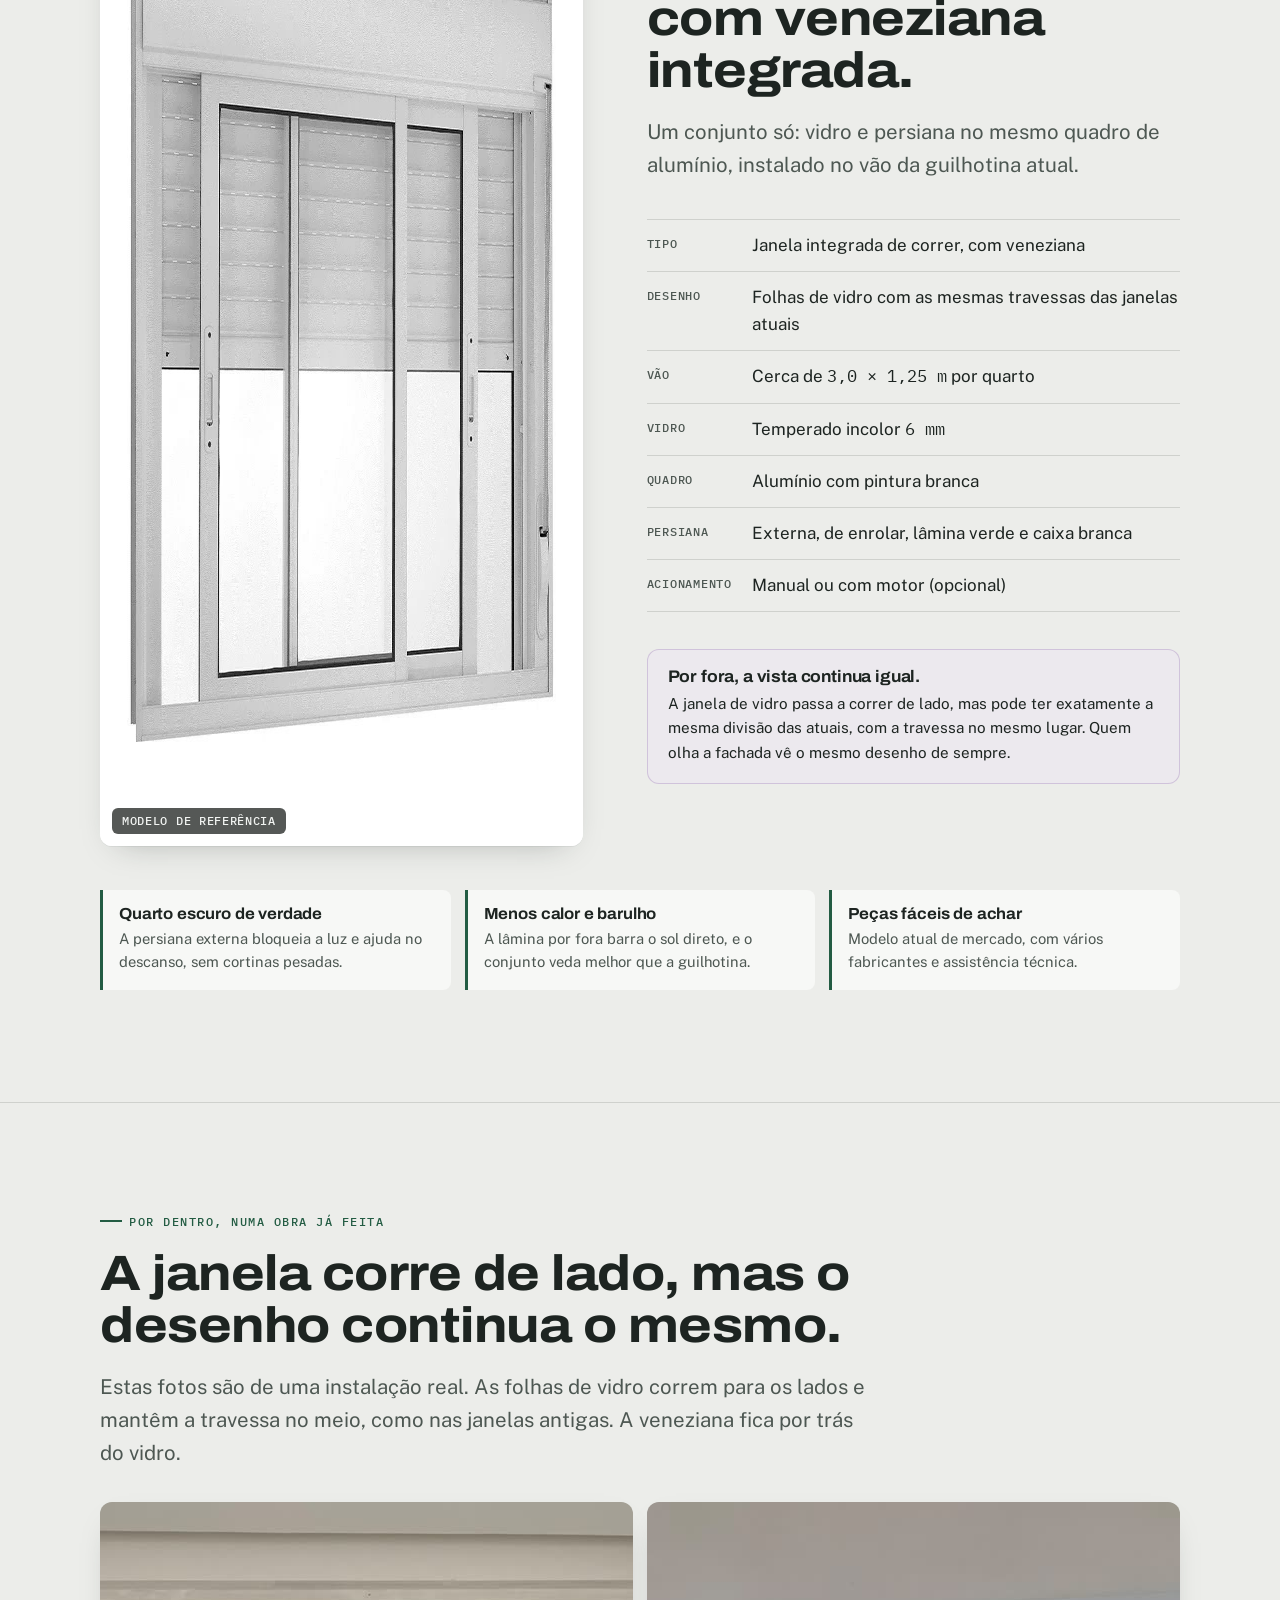
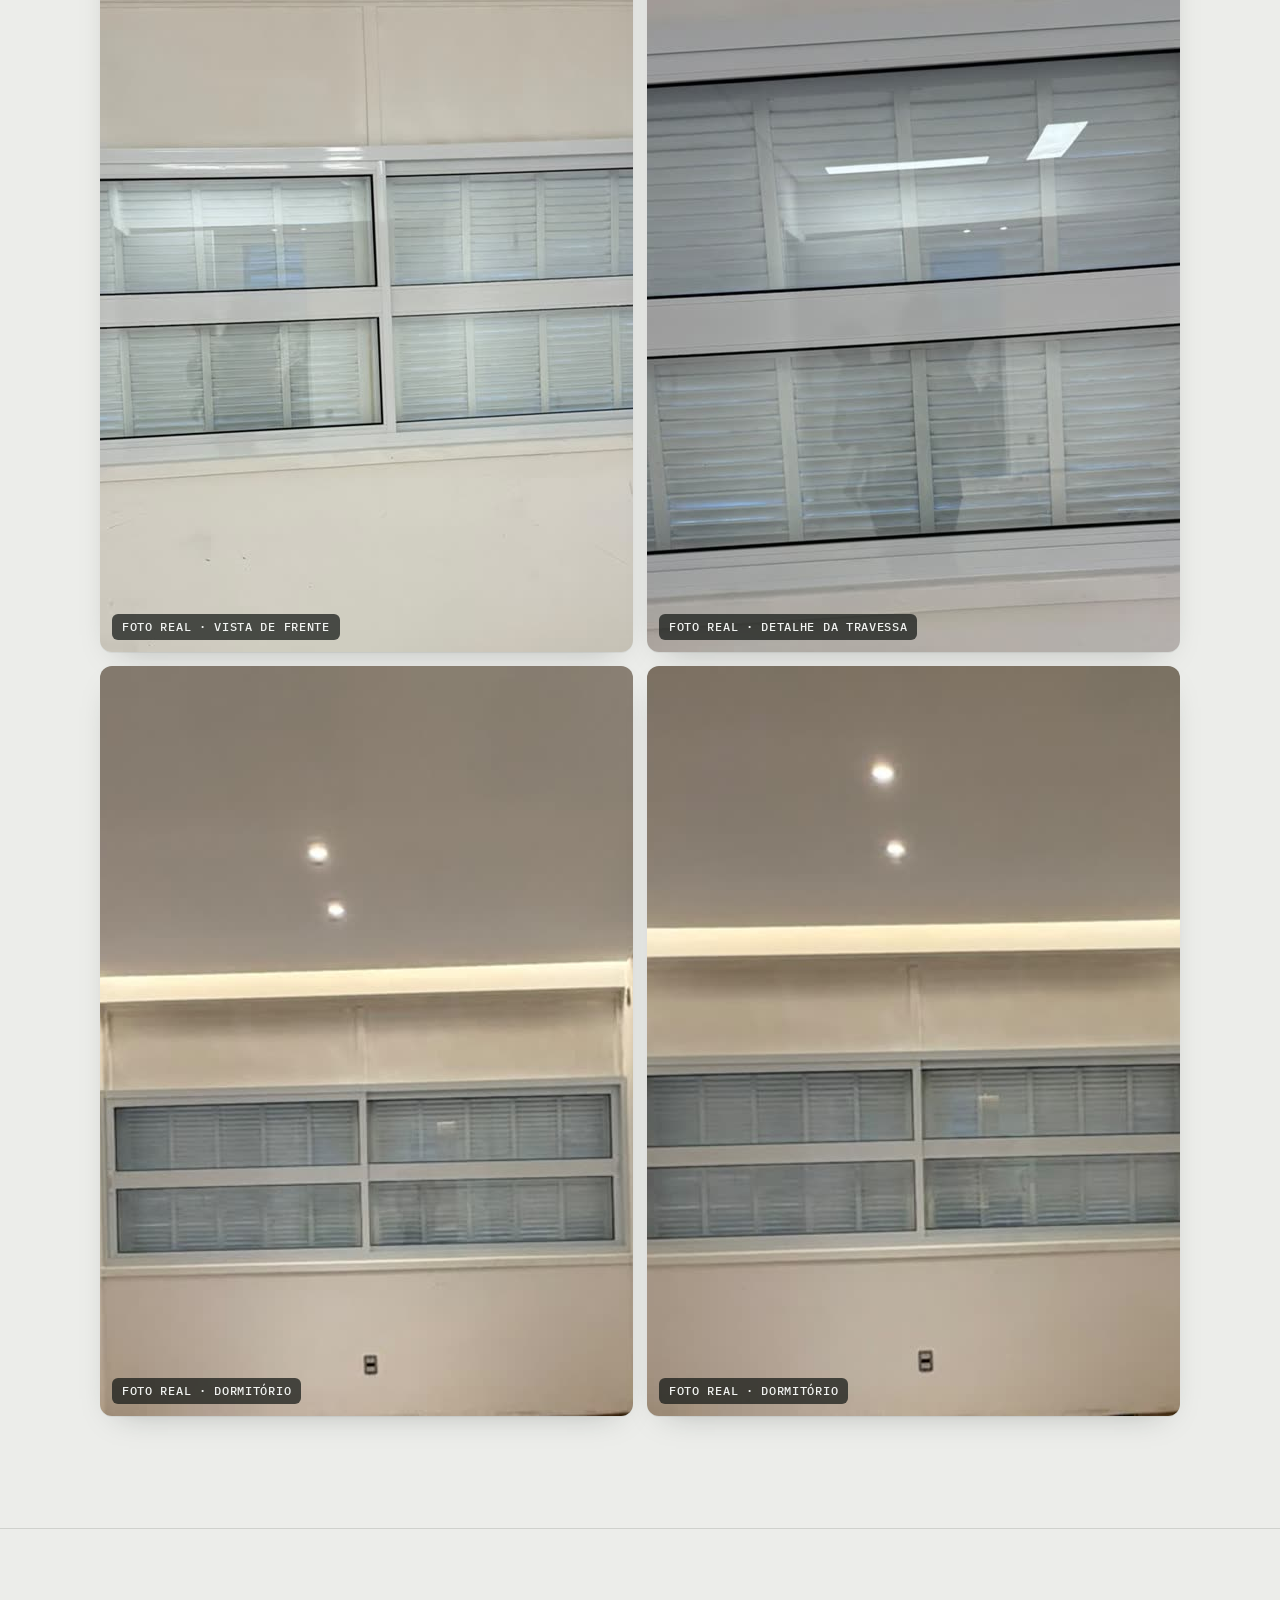
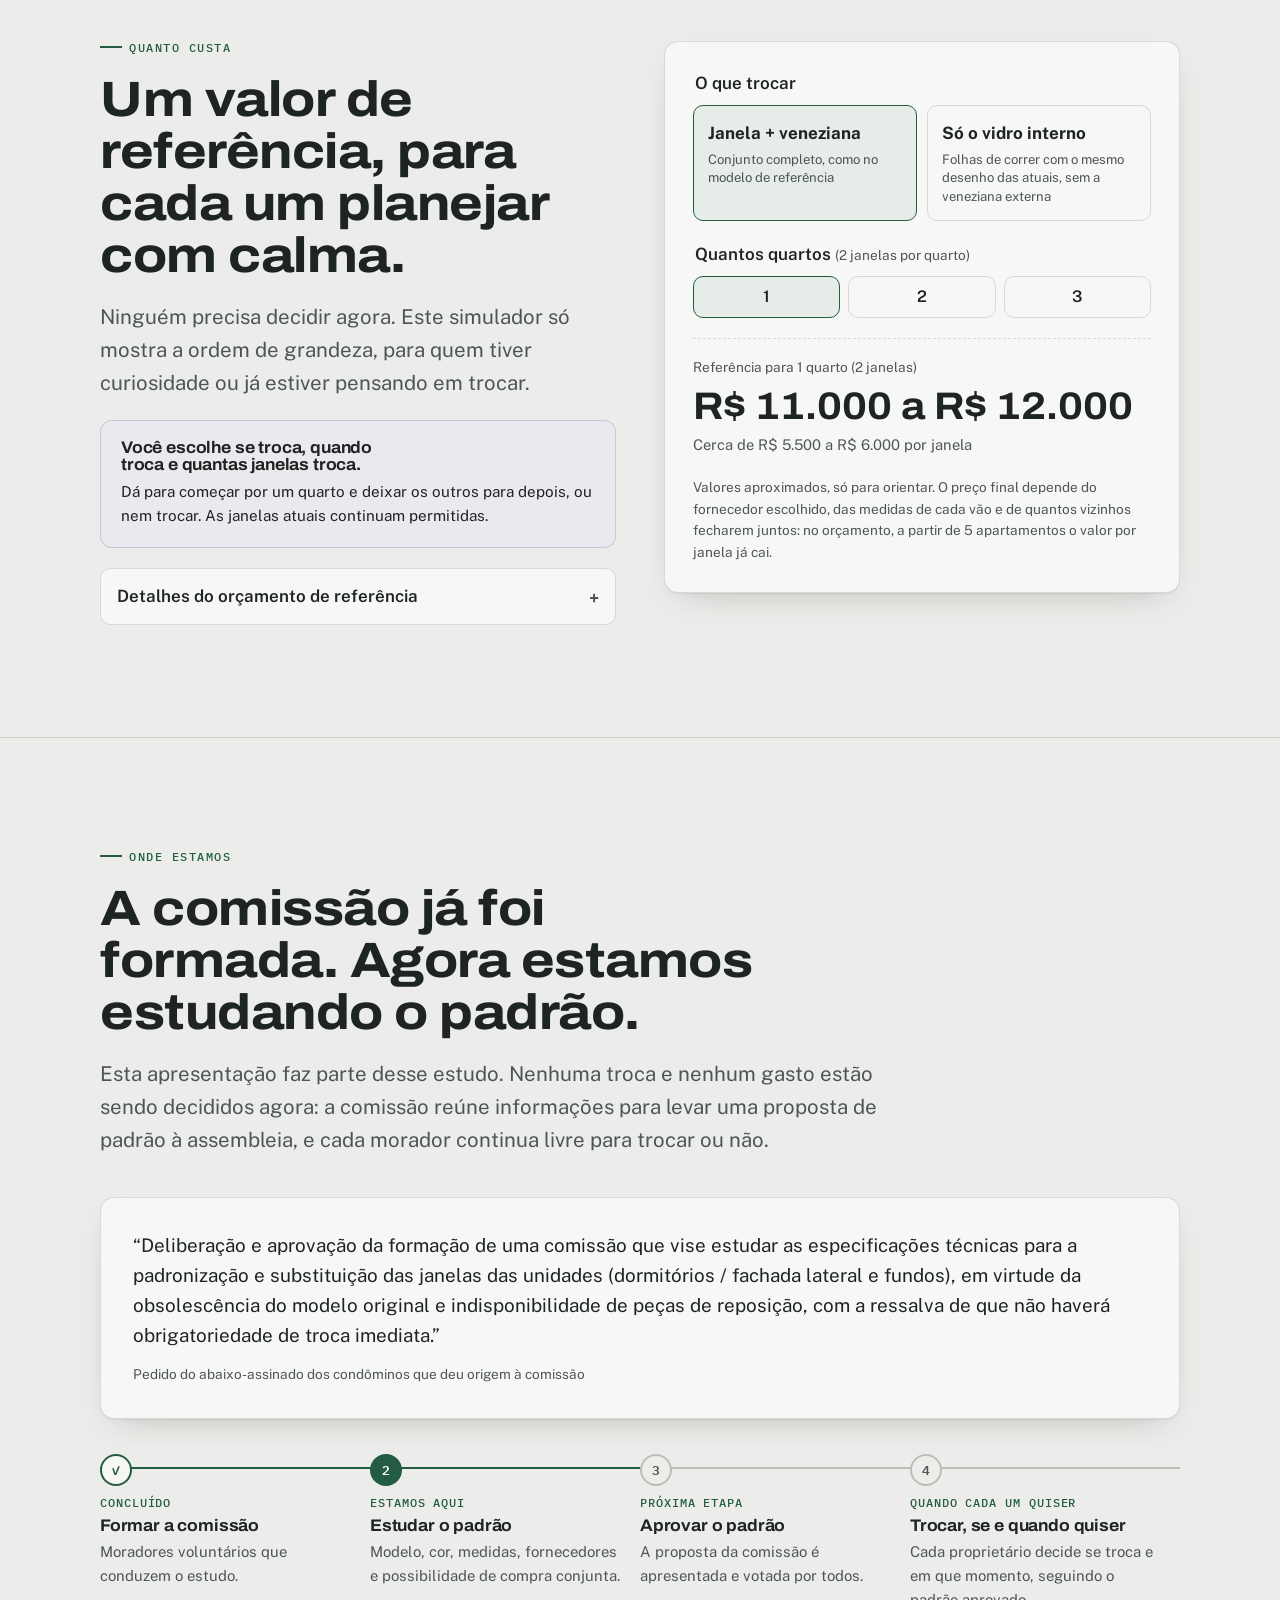
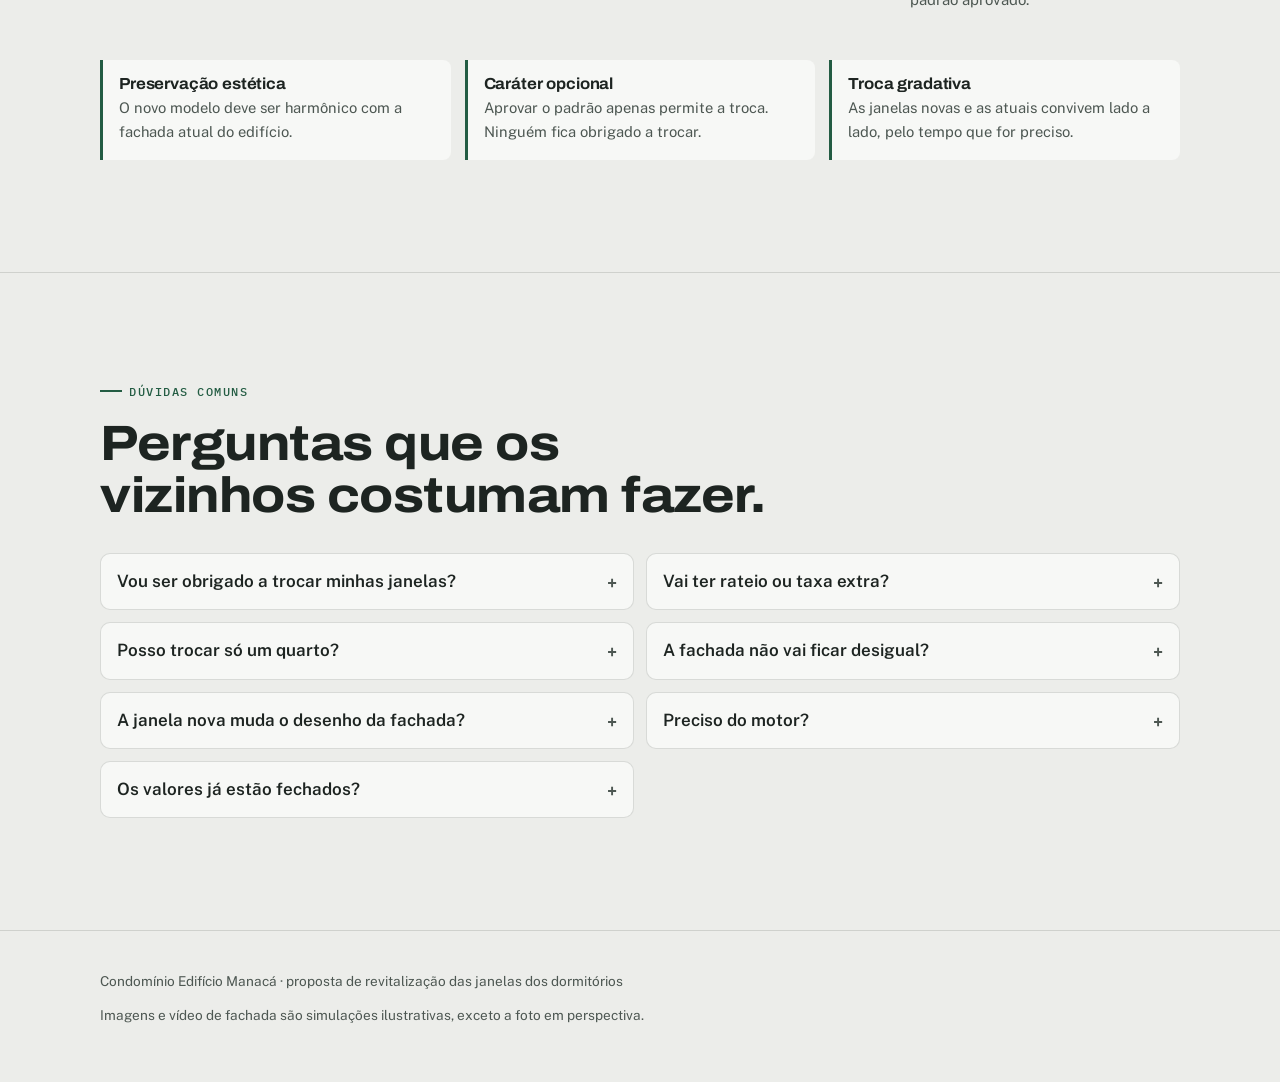
==== commit 313550f3: "Remove a primeira versão do vídeo Co-Authored-By: Claude Opus 5.5 (1M context) <noreply@anthropic.co" ====
--- a/index.html
+++ b/index.html
@@ -133,7 +133,6 @@
 /* vídeo */
 .video-card{background:var(--papel);border:1px solid var(--linha);border-radius:14px;padding:16px;box-shadow:var(--sombra)}
 .video-card video{width:100%;border-radius:8px;aspect-ratio:1/1;object-fit:cover;background:#111}
-.video-card .controles{margin-top:12px}
 
 /* modelo */
 .modelo{display:grid;grid-template-columns:.95fr 1.05fr;gap:clamp(28px,5vw,64px);align-items:center}
@@ -322,12 +321,6 @@
     </div>
     <div class="video-card">
       <video id="video" src="assets/video-janelas-independentes.mp4" poster="assets/video-poster.jpg" autoplay muted loop playsinline preload="metadata" aria-label="Animação das persianas subindo e descendo de forma independente"></video>
-      <div class="controles">
-        <div class="seg" role="group" aria-label="Versão do vídeo">
-          <button type="button" data-video="assets/video-janelas-independentes.mp4" aria-pressed="true">Janelas independentes</button>
-          <button type="button" data-video="assets/video-original.mp4" aria-pressed="false">Primeira versão</button>
-        </div>
-      </div>
     </div>
   </div>
 </section>
@@ -539,13 +532,6 @@
   },700);
 
   // ---------- vídeo ----------
-  var video=document.getElementById('video');
-  document.querySelectorAll('[data-video]').forEach(function(btn){
-    btn.addEventListener('click',function(){
-      document.querySelectorAll('[data-video]').forEach(function(b){b.setAttribute('aria-pressed',b===btn)});
-      video.src=btn.dataset.video; var pr=video.play(); if(pr&&pr.catch) pr.catch(function(){});
-    });
-  });
 
   // ---------- simulador de valores ----------
   var PRECOS={completa:[5500,6000],vidro:[1900,1900]}, quartos=1;
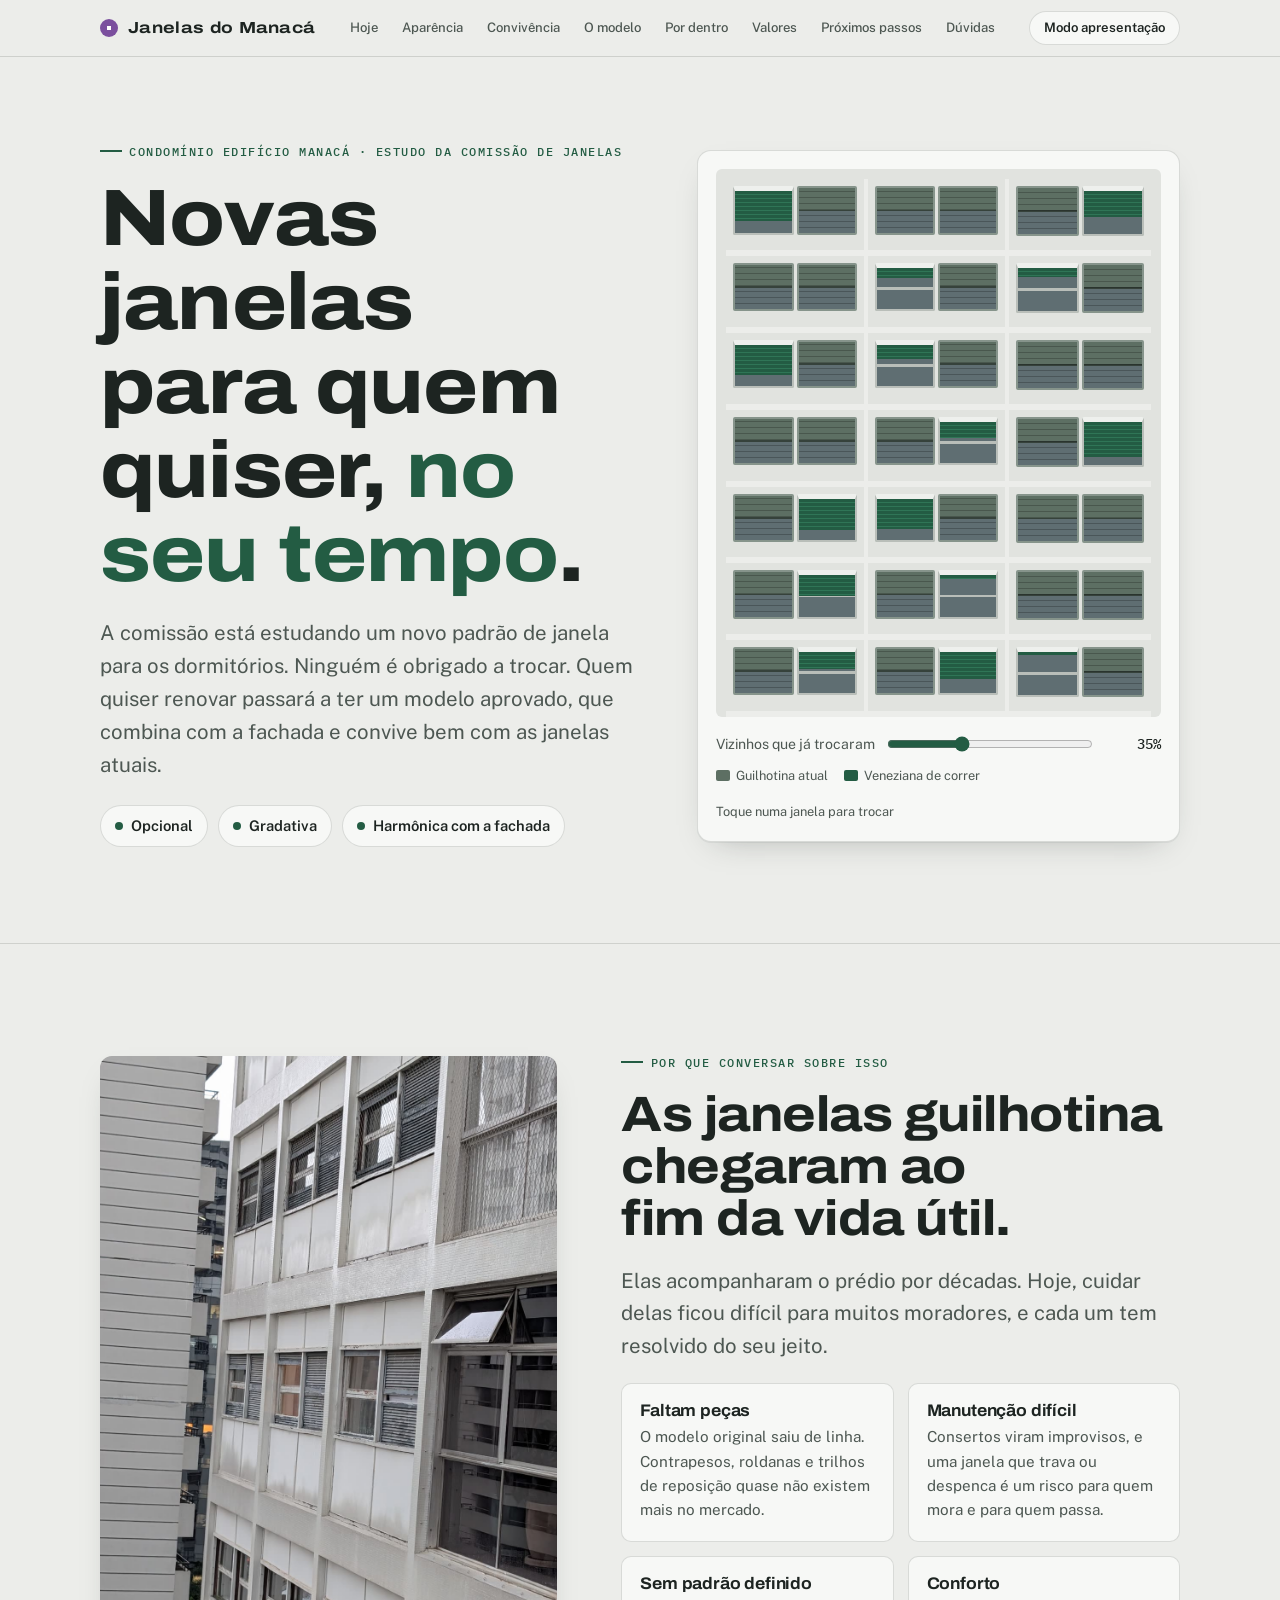
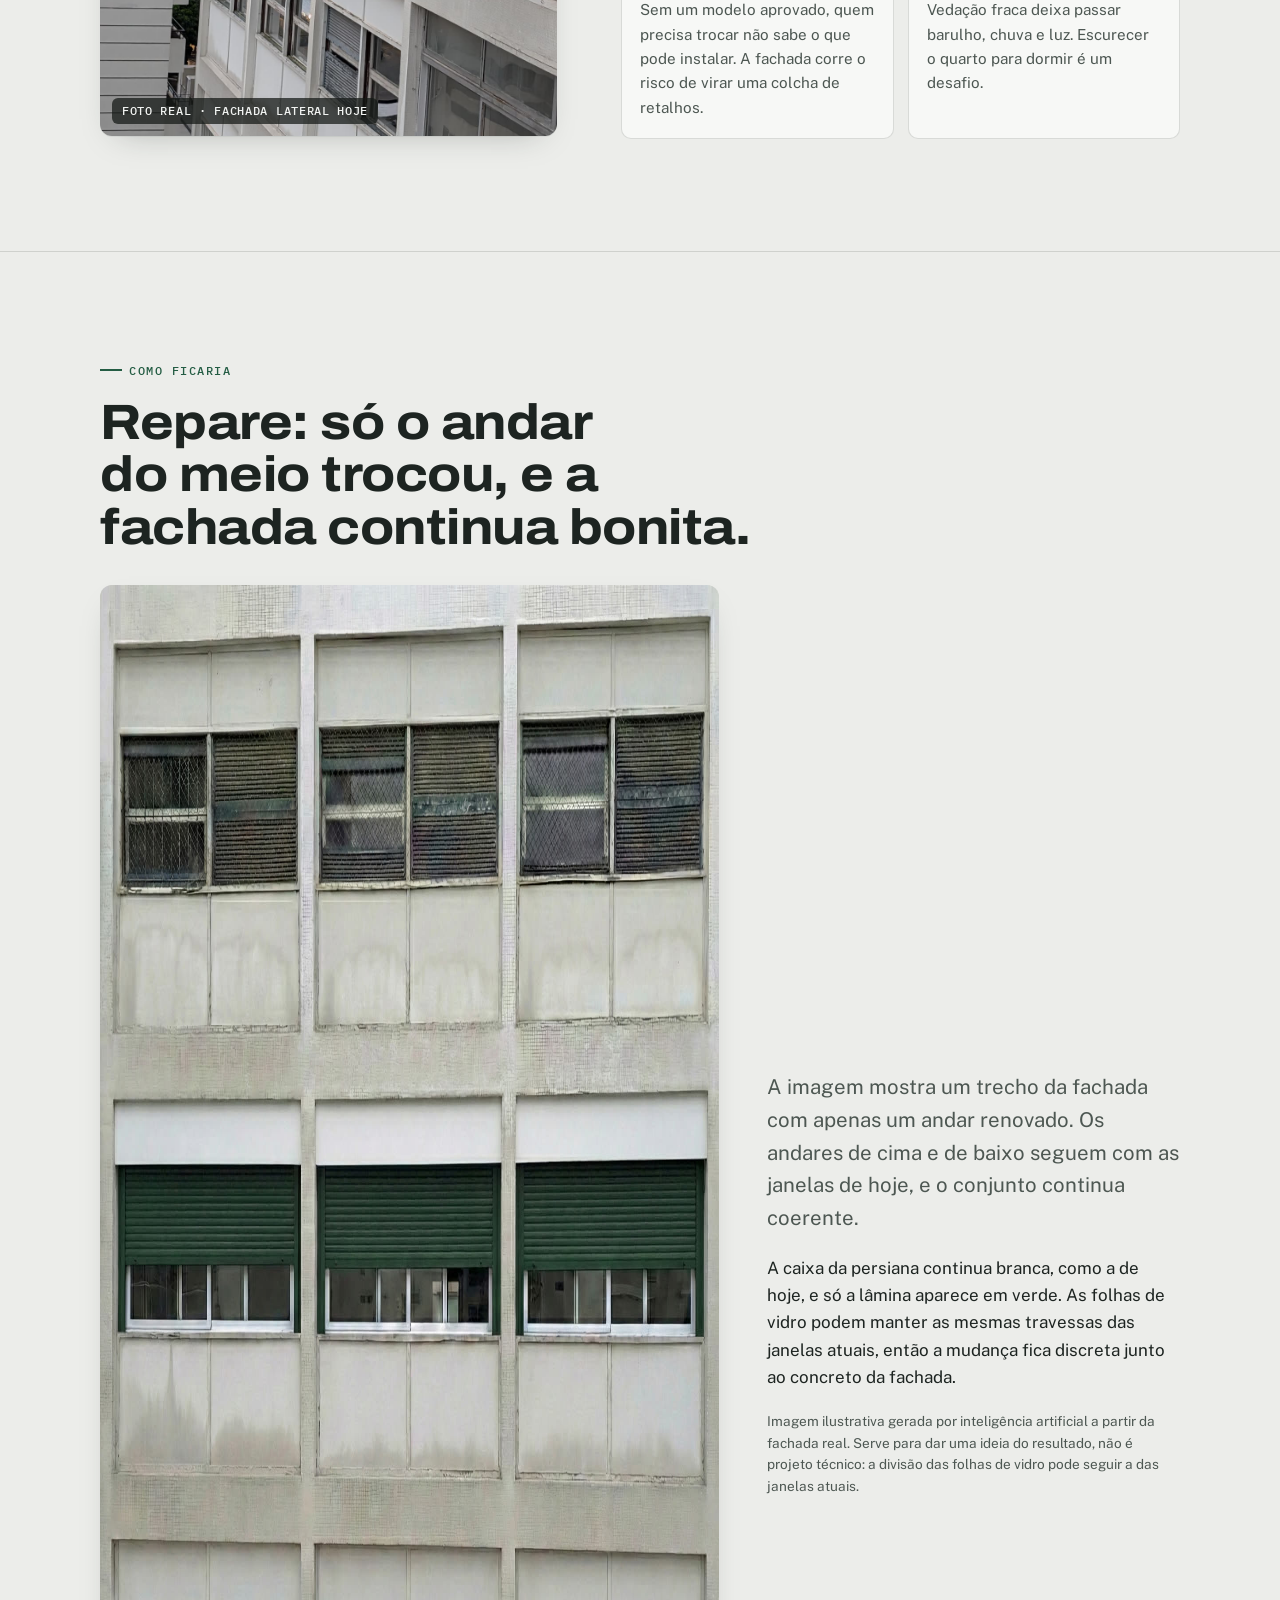
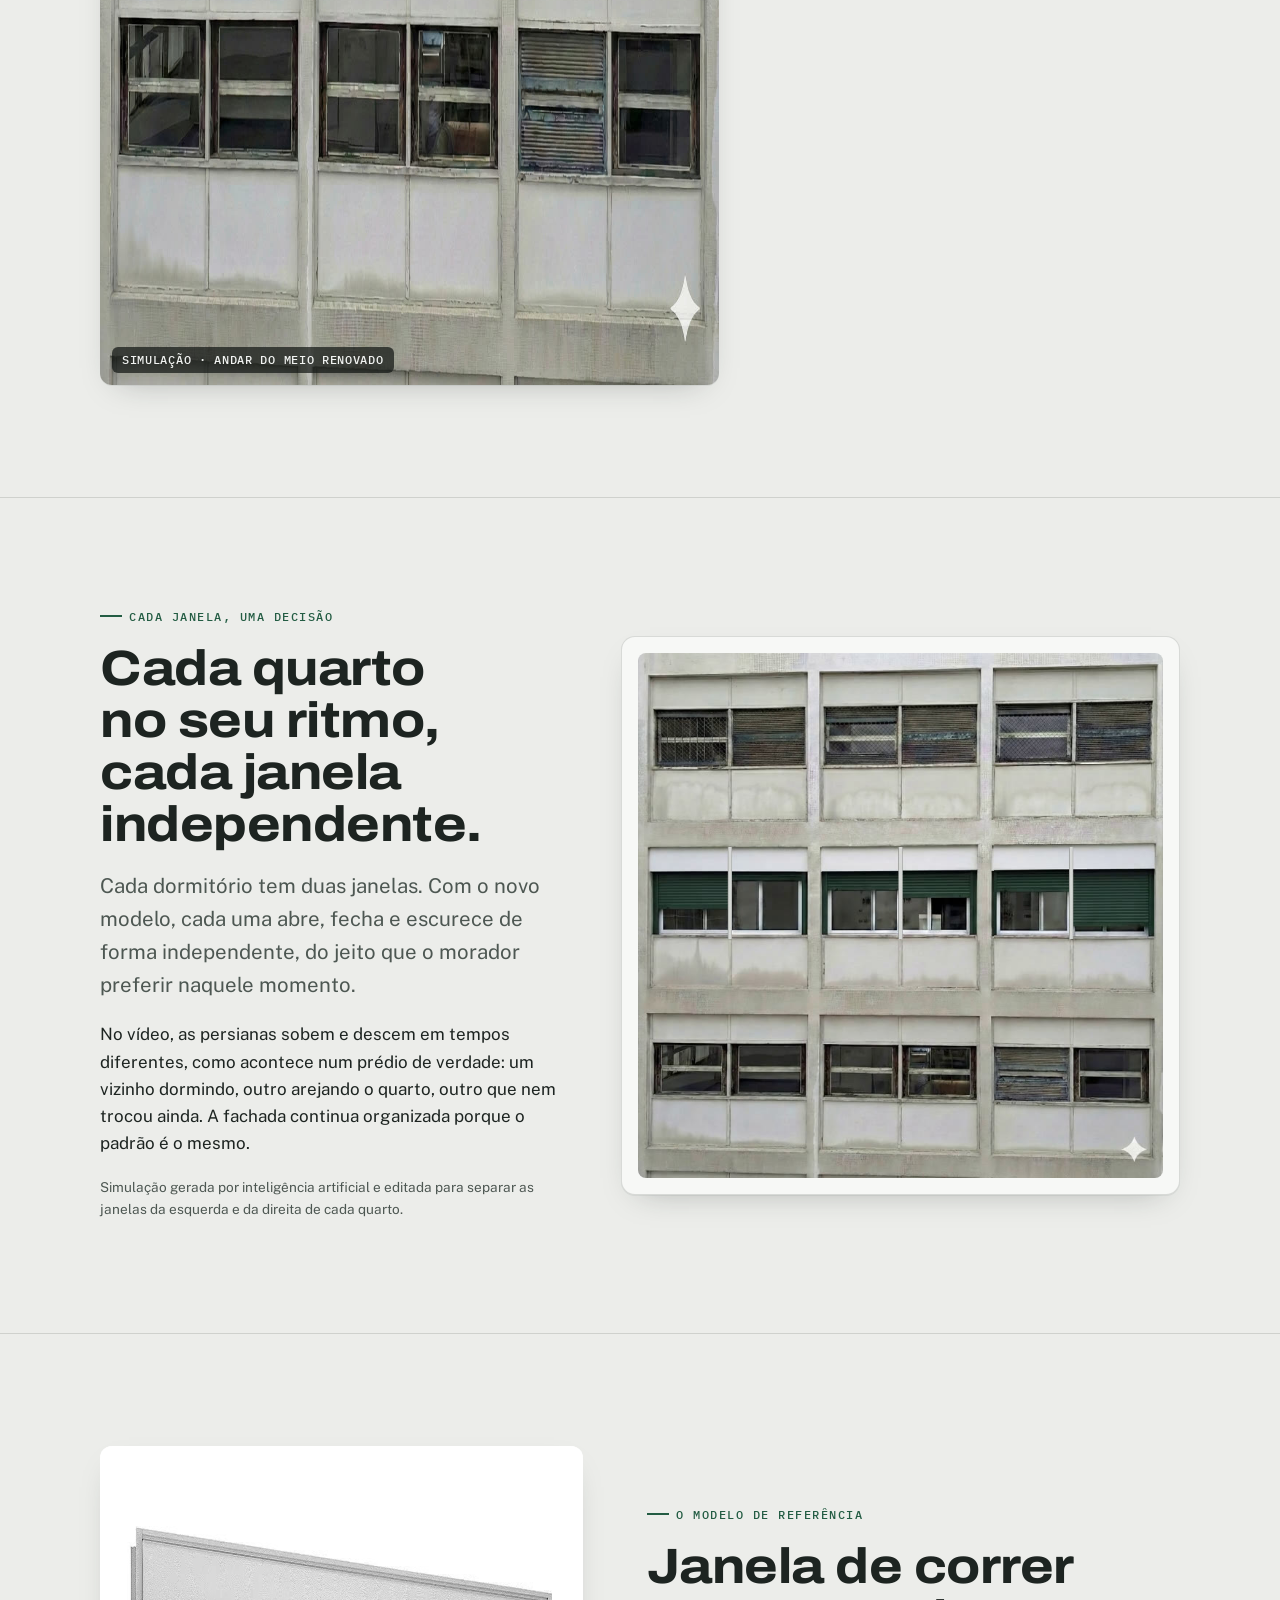
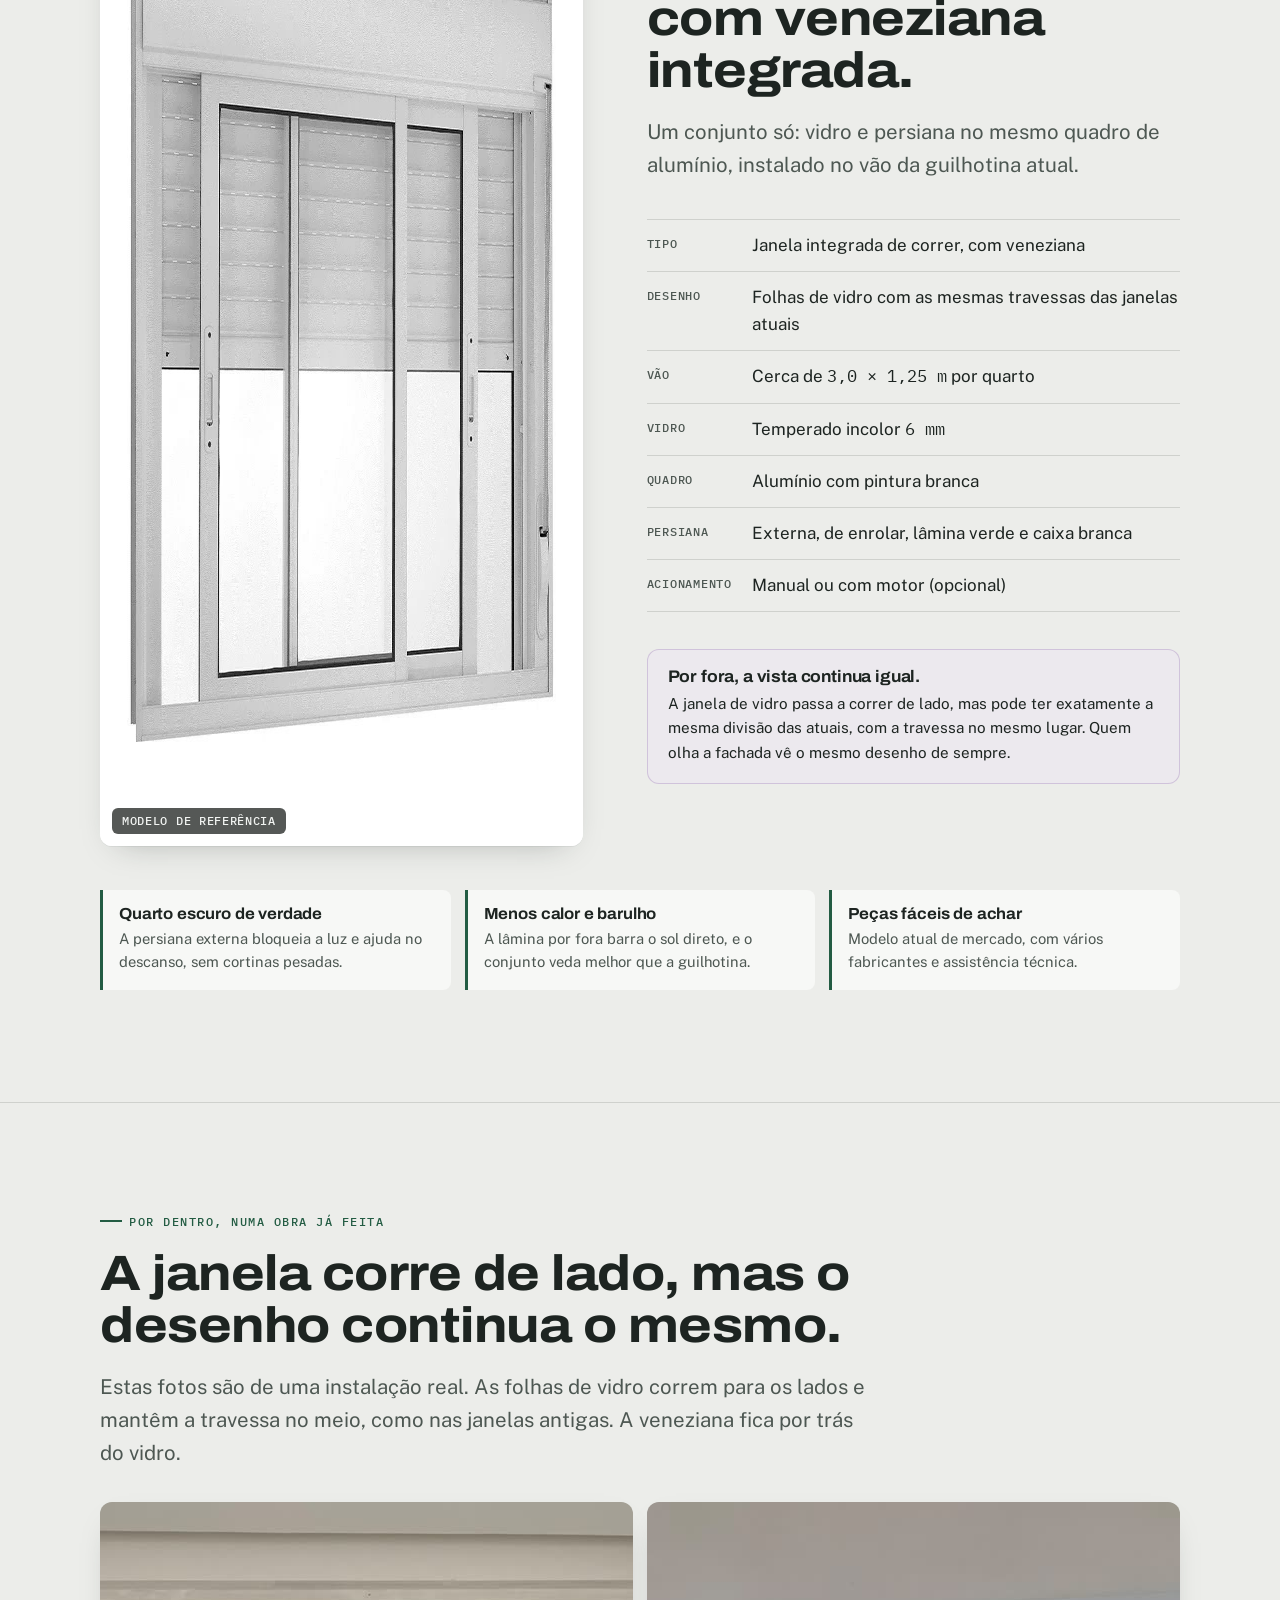
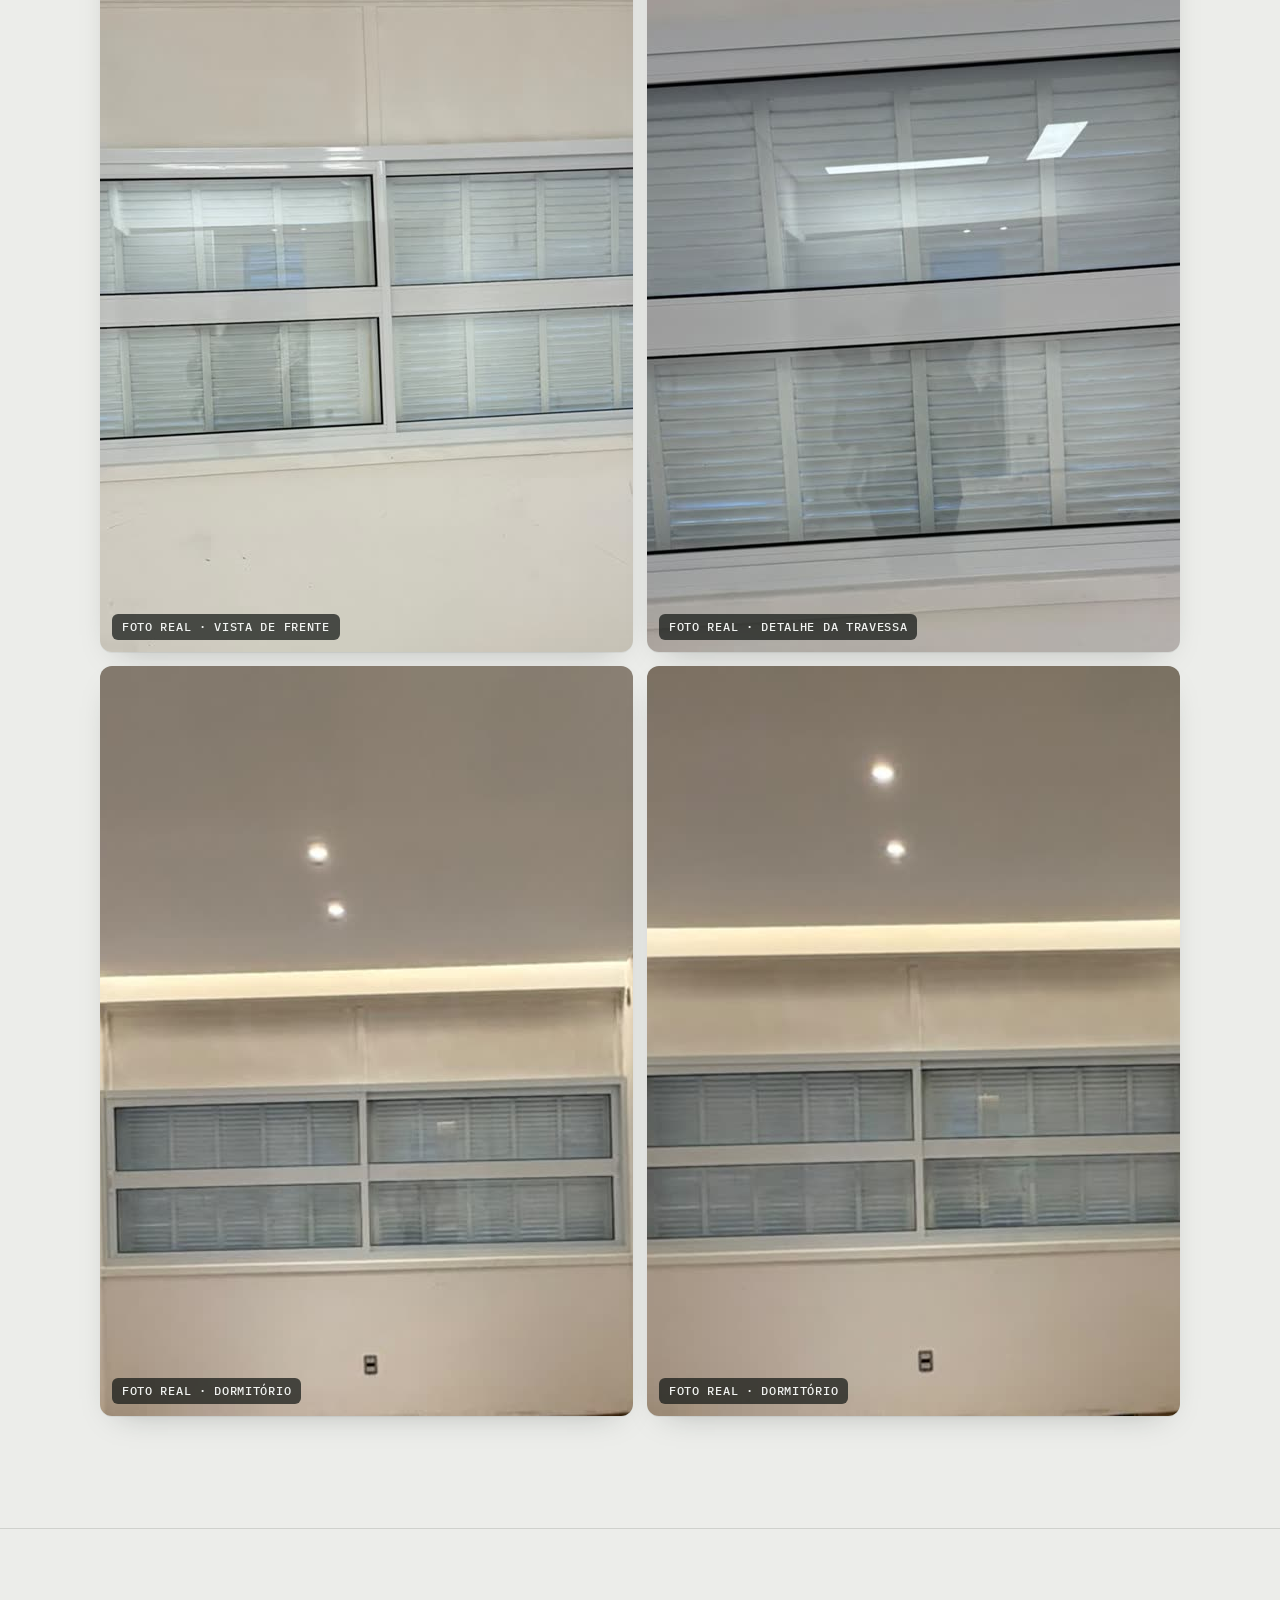
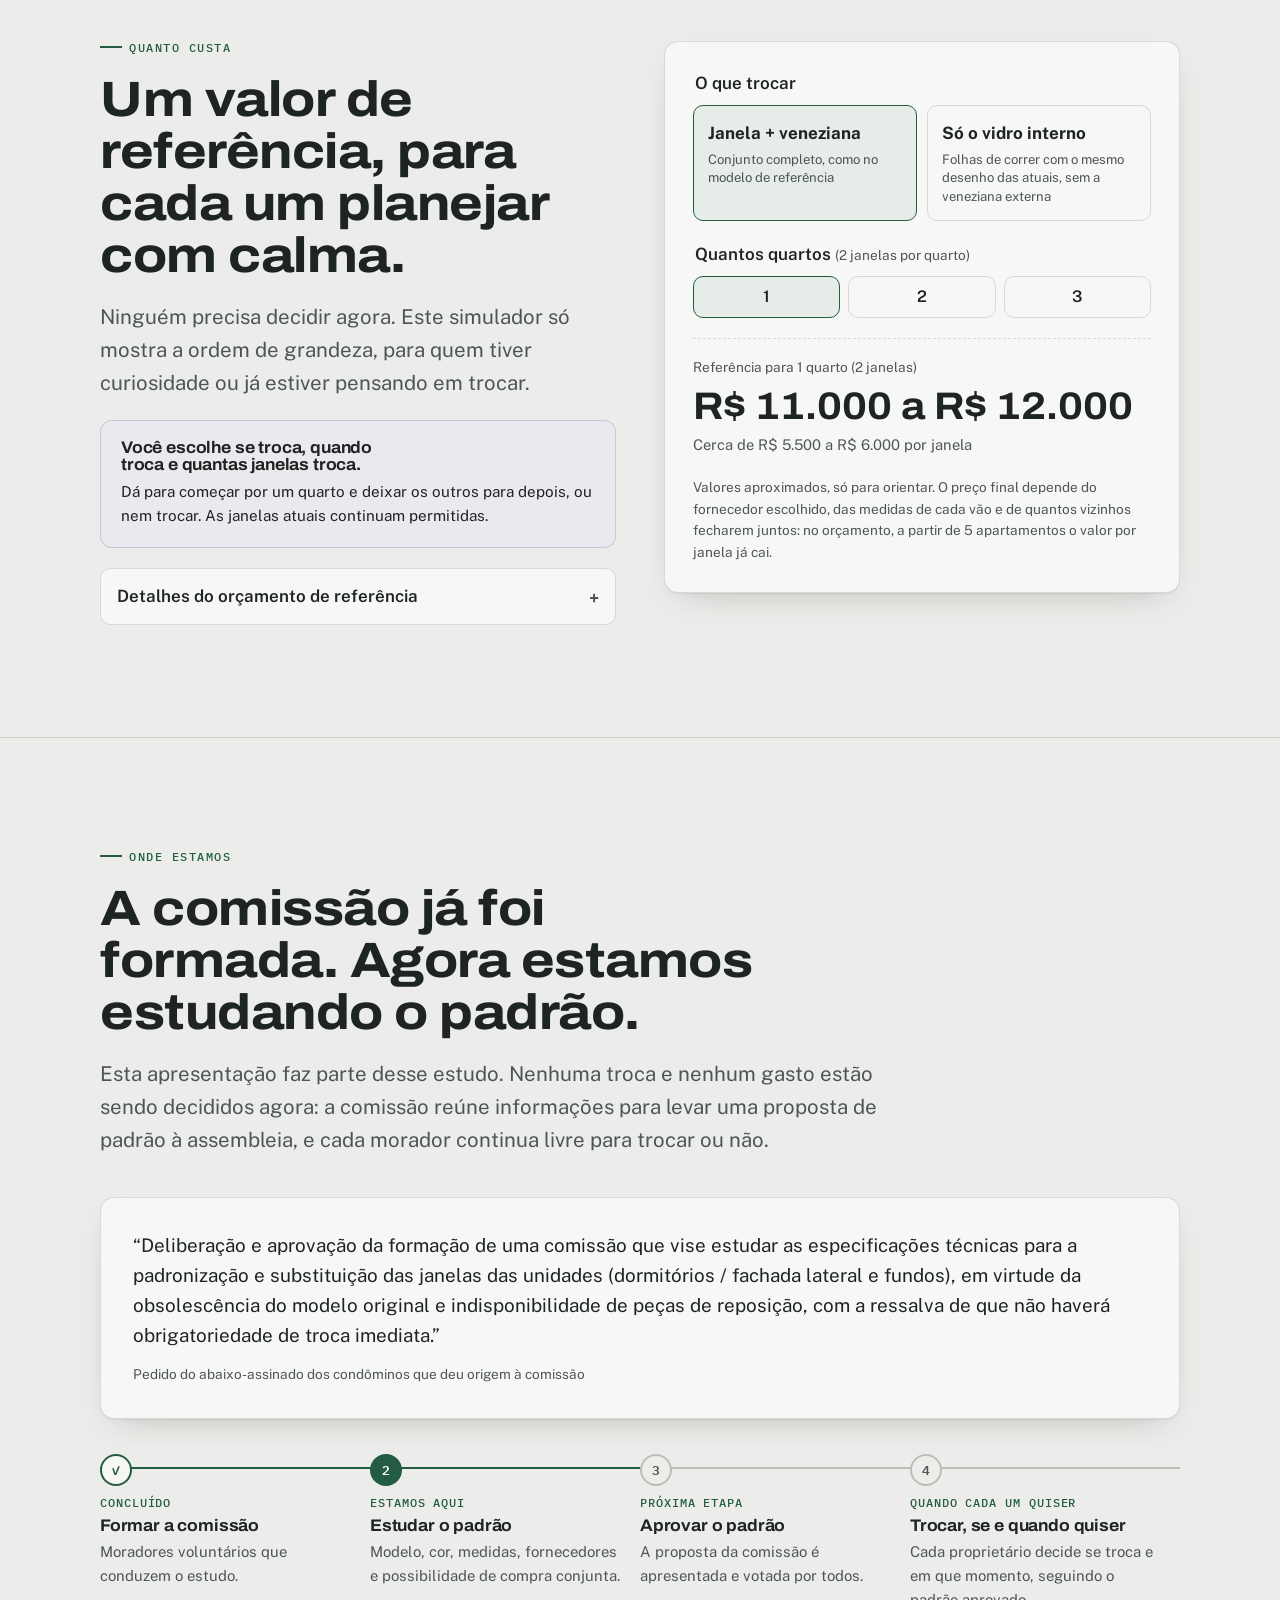
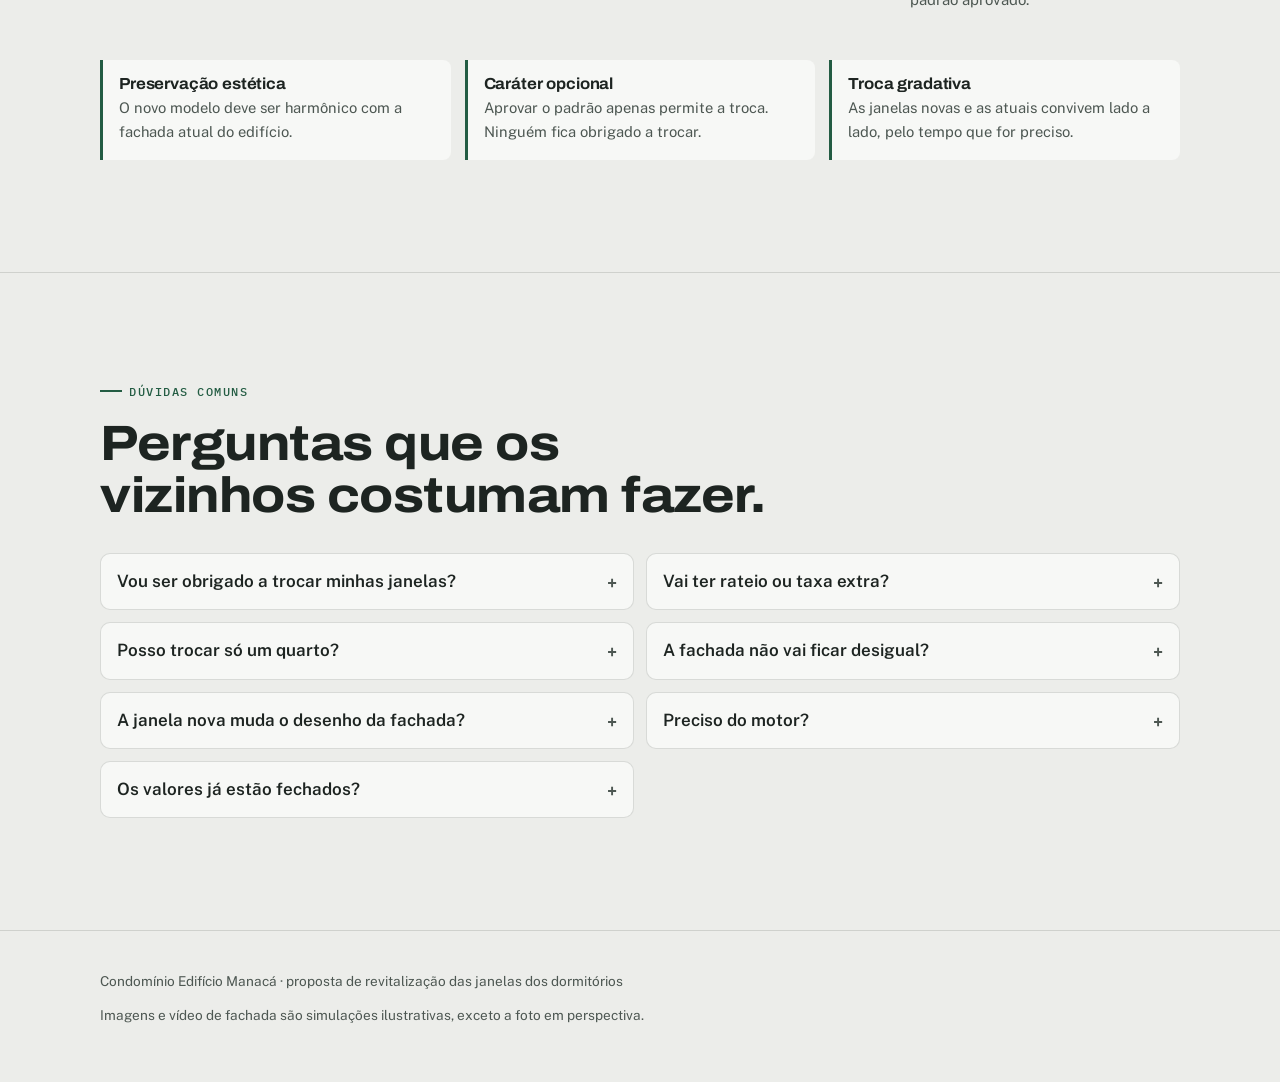
==== commit 05a6f65c: "Janelas antigas da fachada simulada em verde acinzentado Co-Authored-By: Claude Opus 5.5 (1M context" ====
--- a/index.html
+++ b/index.html
@@ -23,7 +23,7 @@
   --persiana-2:#2f7556;
   --manaca:#7b4f9e;
   --vidro:#5f6e72;
-  --guilhotina:#6f6a5e;
+  --guilhotina:#5d6f63;
   --linha:rgba(29,36,33,.14);
   --sombra:0 1px 0 rgba(29,36,33,.06),0 12px 32px -18px rgba(29,36,33,.35);
   --display:"Archivo","Arial Narrow",system-ui,sans-serif;
@@ -33,11 +33,11 @@
 }
 @media (prefers-color-scheme:dark){:root:not([data-theme="light"]){
   --concreto:#161a18;--concreto-2:#1d2220;--papel:#202623;--tinta:#e8ebe8;--tinta-2:#a9b2ad;
-  --aluminio:#59605c;--persiana:#3f9a70;--persiana-2:#55b285;--manaca:#b892d6;--vidro:#7d8d91;--guilhotina:#8d8778;
+  --aluminio:#59605c;--persiana:#3f9a70;--persiana-2:#55b285;--manaca:#b892d6;--vidro:#7d8d91;--guilhotina:#7c8e82;
   --linha:rgba(232,235,232,.14);--sombra:0 1px 0 rgba(0,0,0,.3),0 12px 32px -18px rgba(0,0,0,.8);color-scheme:dark}}
 :root[data-theme="dark"]{
   --concreto:#161a18;--concreto-2:#1d2220;--papel:#202623;--tinta:#e8ebe8;--tinta-2:#a9b2ad;
-  --aluminio:#59605c;--persiana:#3f9a70;--persiana-2:#55b285;--manaca:#b892d6;--vidro:#7d8d91;--guilhotina:#8d8778;
+  --aluminio:#59605c;--persiana:#3f9a70;--persiana-2:#55b285;--manaca:#b892d6;--vidro:#7d8d91;--guilhotina:#7c8e82;
   --linha:rgba(232,235,232,.14);--sombra:0 1px 0 rgba(0,0,0,.3),0 12px 32px -18px rgba(0,0,0,.8);color-scheme:dark}
 
 *{box-sizing:border-box}
@@ -97,7 +97,7 @@
 .jan:hover{border-color:var(--manaca)}
 .jan.velha{background:
   repeating-linear-gradient(0deg,transparent 0 5px,rgba(0,0,0,.22) 5px 6px),
-  linear-gradient(180deg,var(--guilhotina) 0 48%,#3d3a33 48% 52%,var(--vidro) 52%);border-color:#8f8a7c}
+  linear-gradient(180deg,var(--guilhotina) 0 48%,#36423b 48% 52%,var(--vidro) 52%);border-color:#86948b}
 .jan.nova{border-top:5px solid #eef0ed;background:linear-gradient(180deg,var(--vidro) 0 47%,var(--aluminio) 47% 53%,var(--vidro) 53%)}
 .jan .pers{position:absolute;inset:0 0 auto;height:var(--h,50%);background:repeating-linear-gradient(180deg,var(--persiana) 0 3px,var(--persiana-2) 3px 4px);transition:height .9s cubic-bezier(.5,0,.2,1)}
 .jan.velha .pers{display:none}
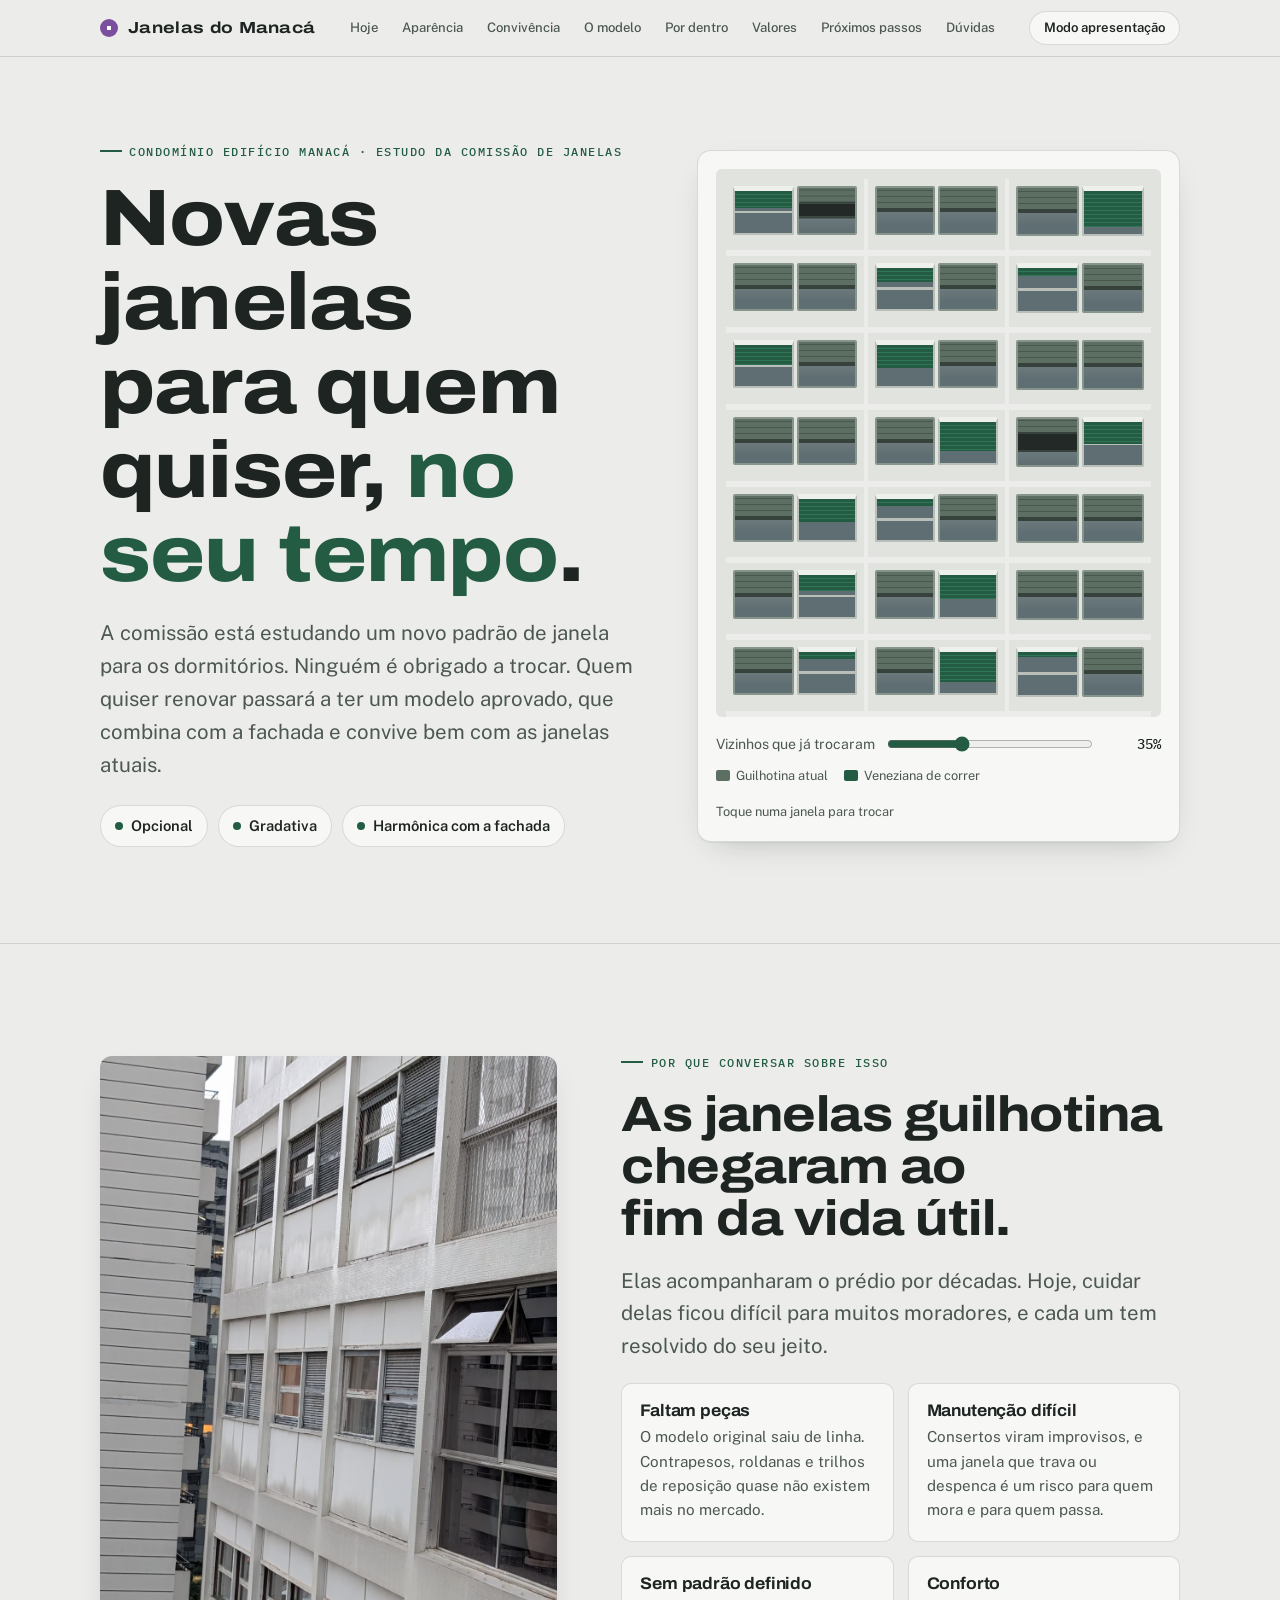
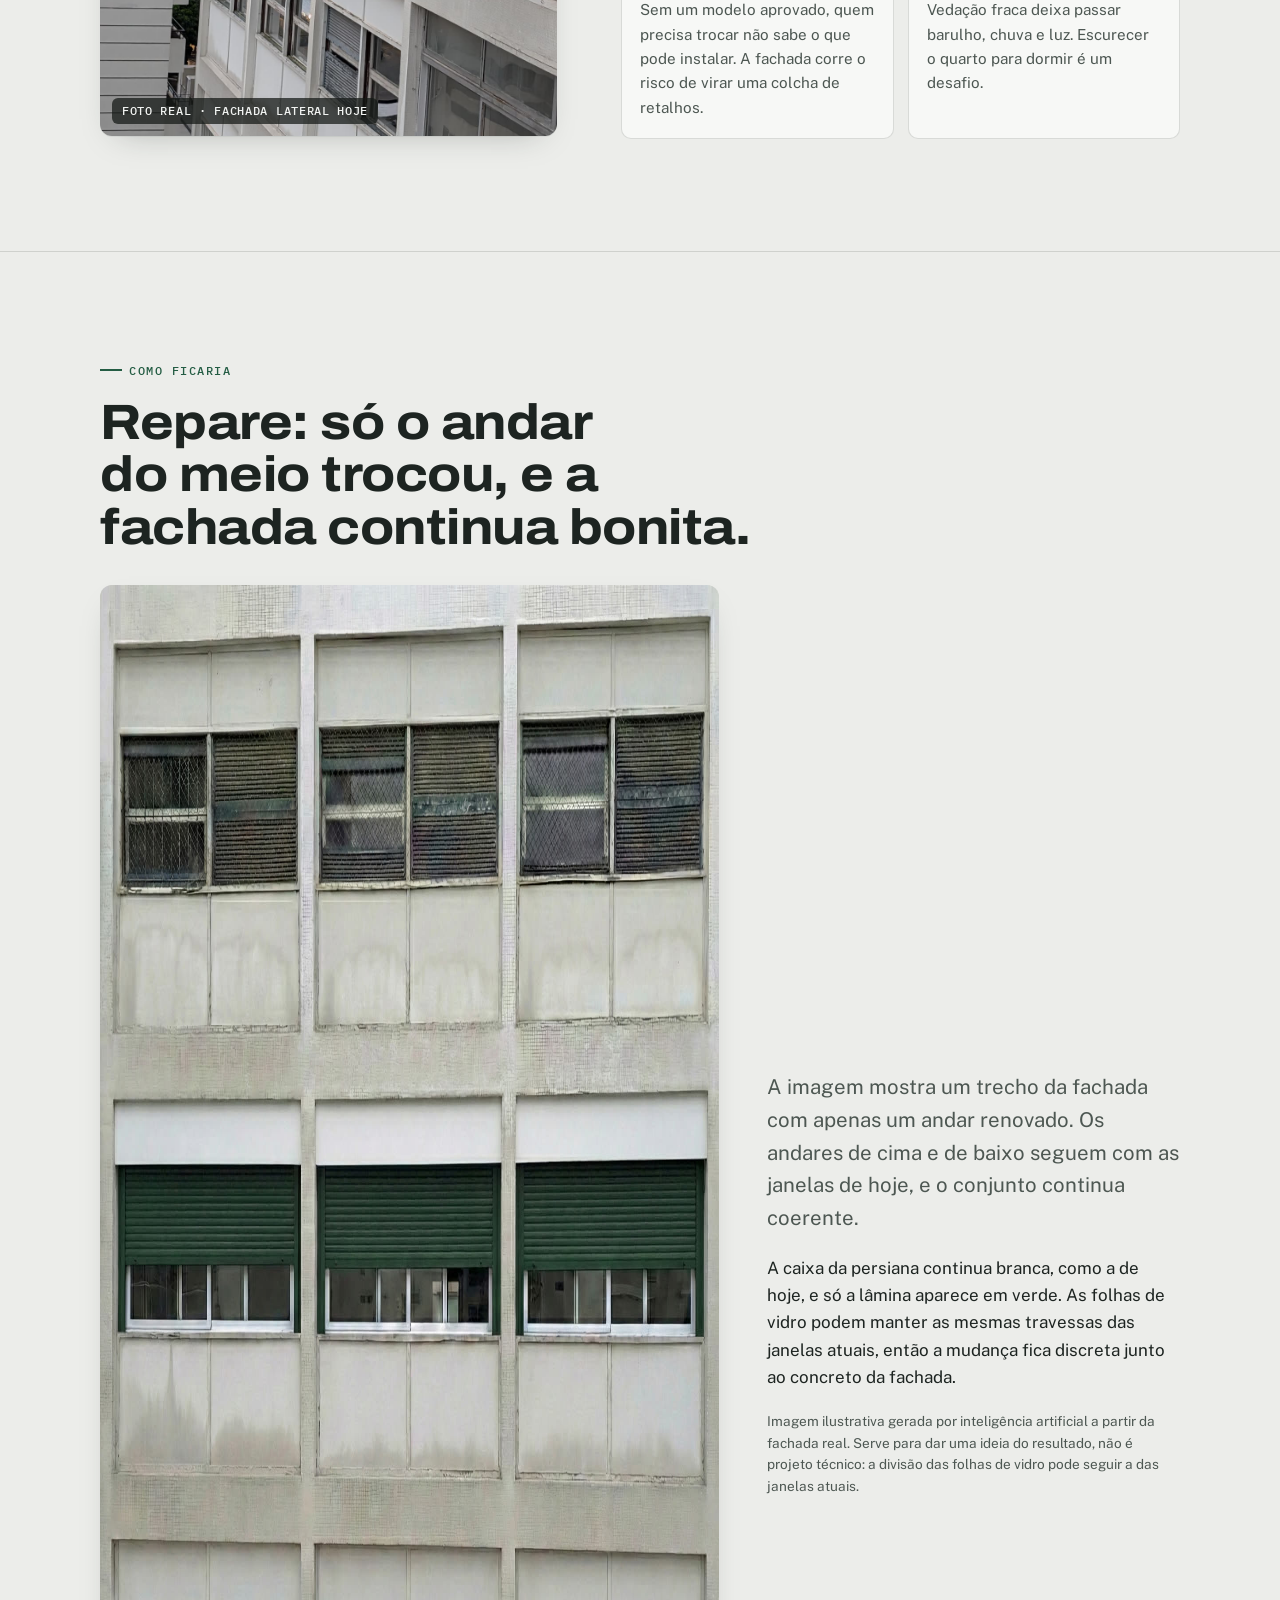
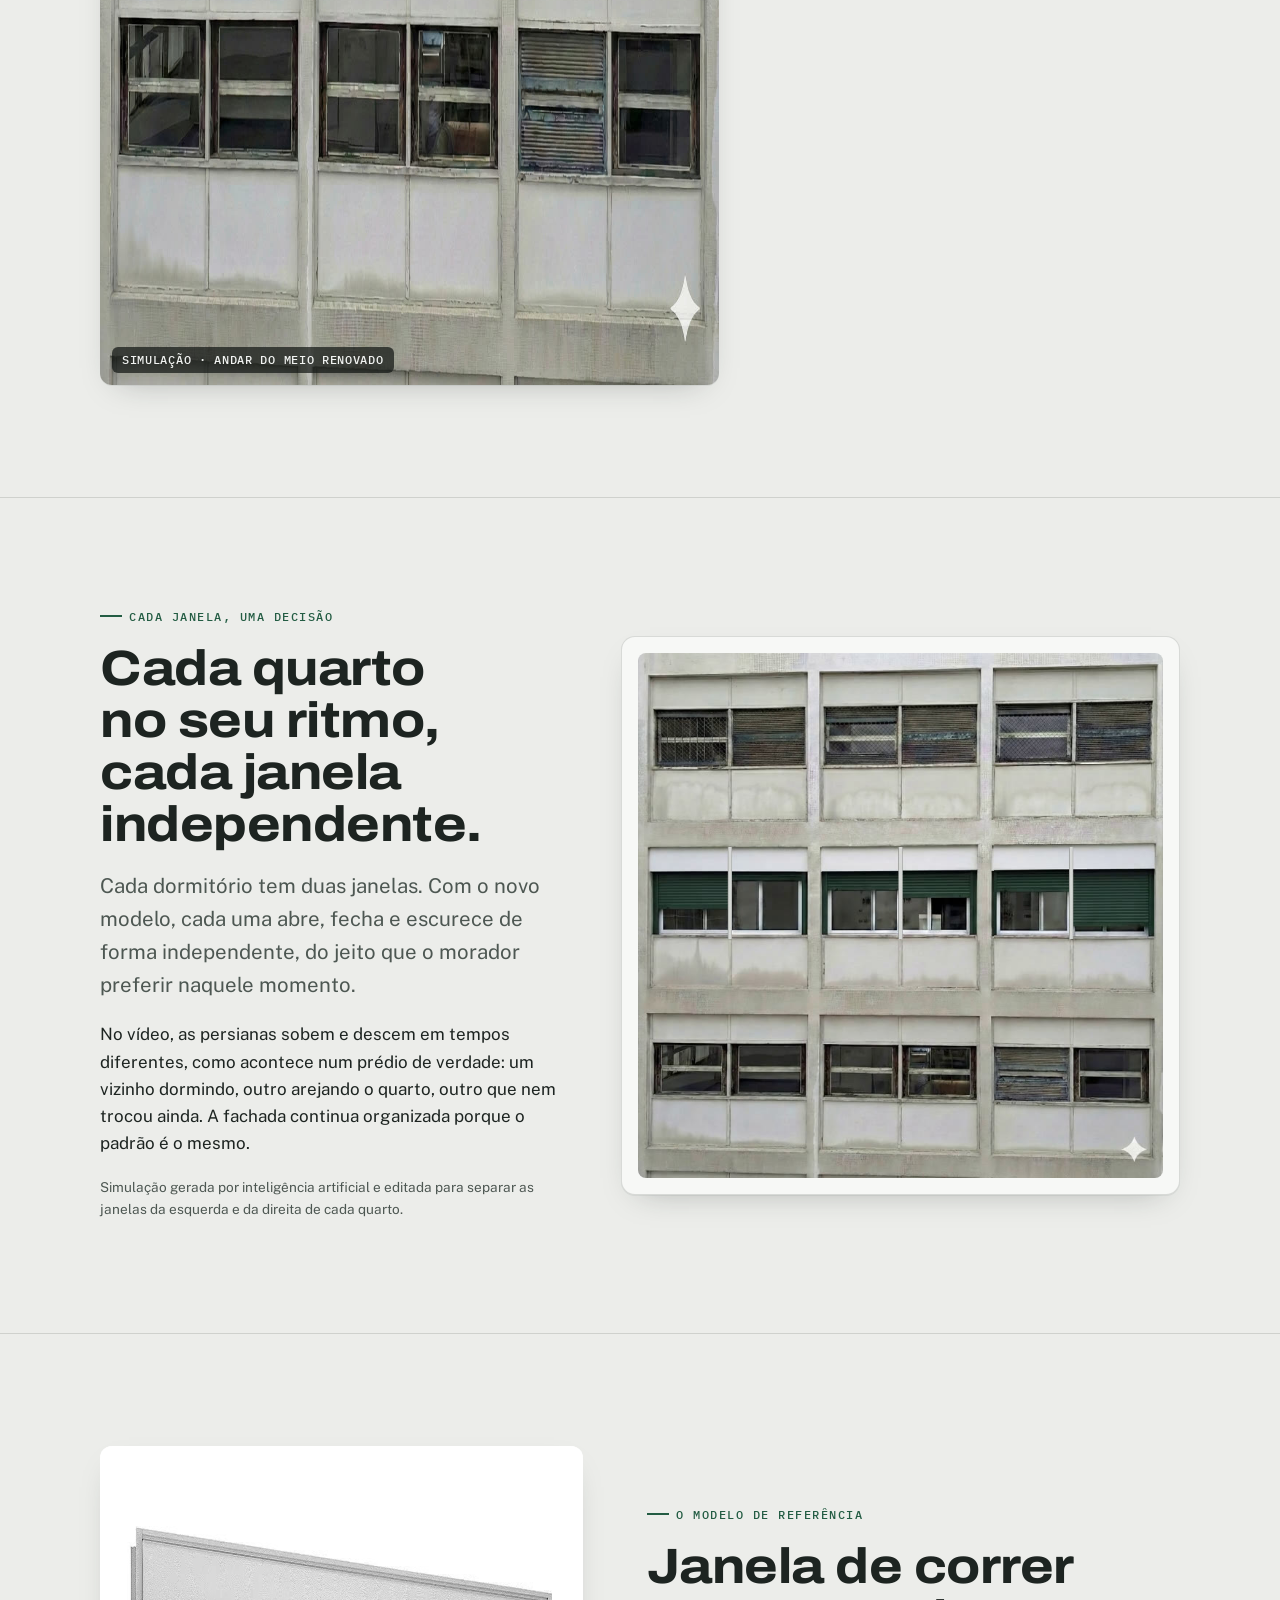
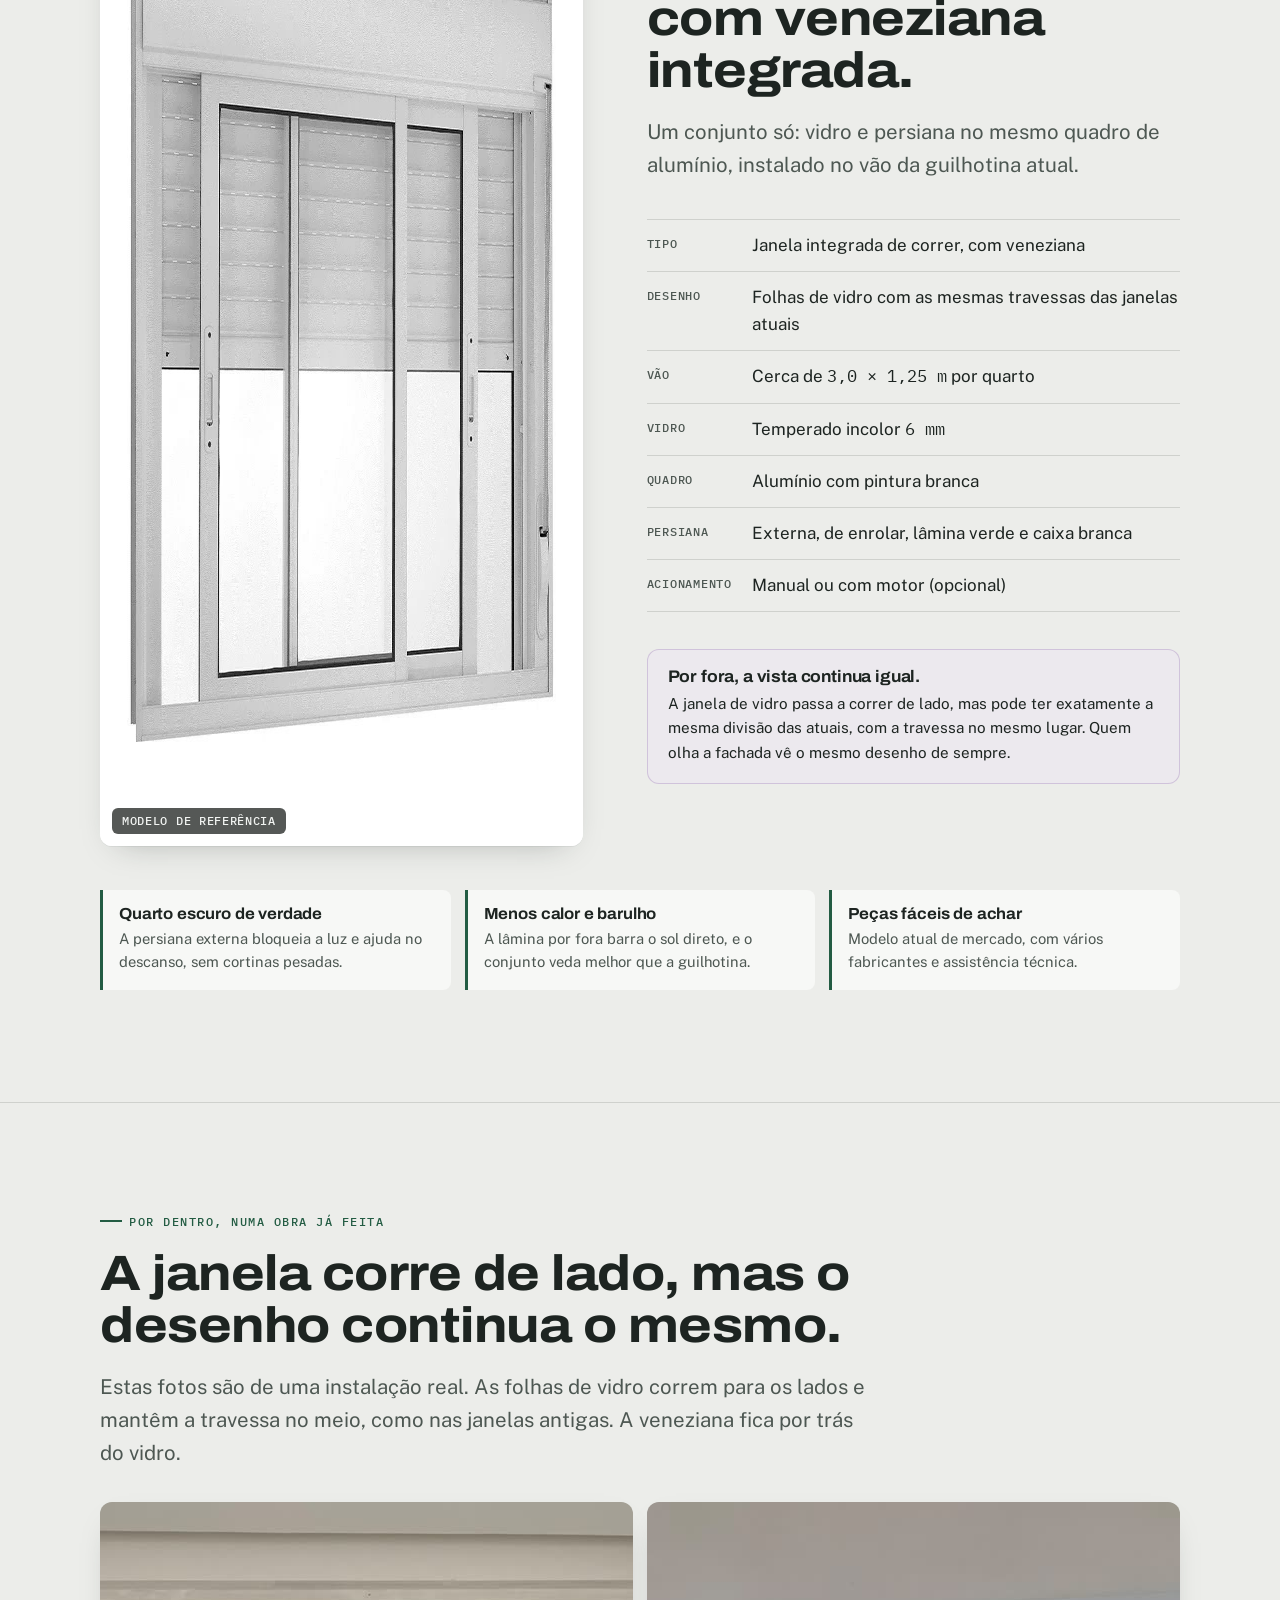
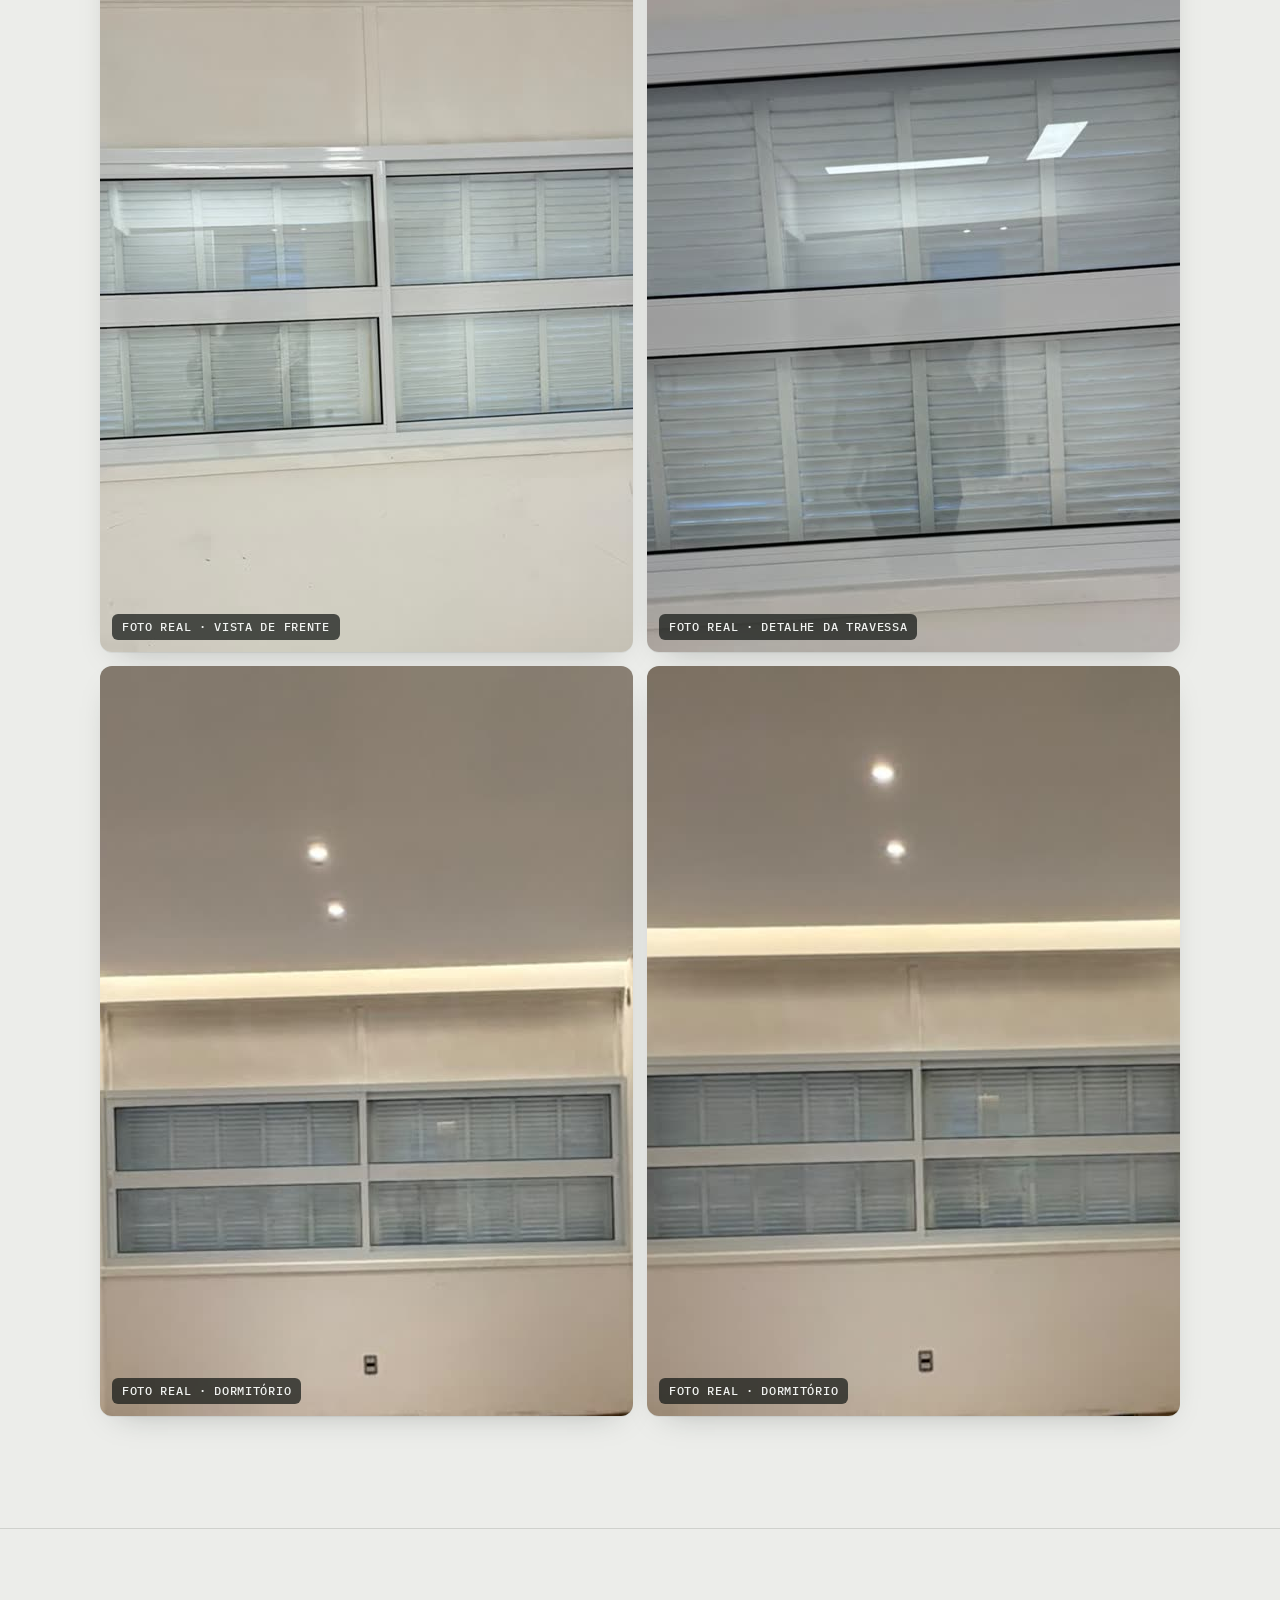
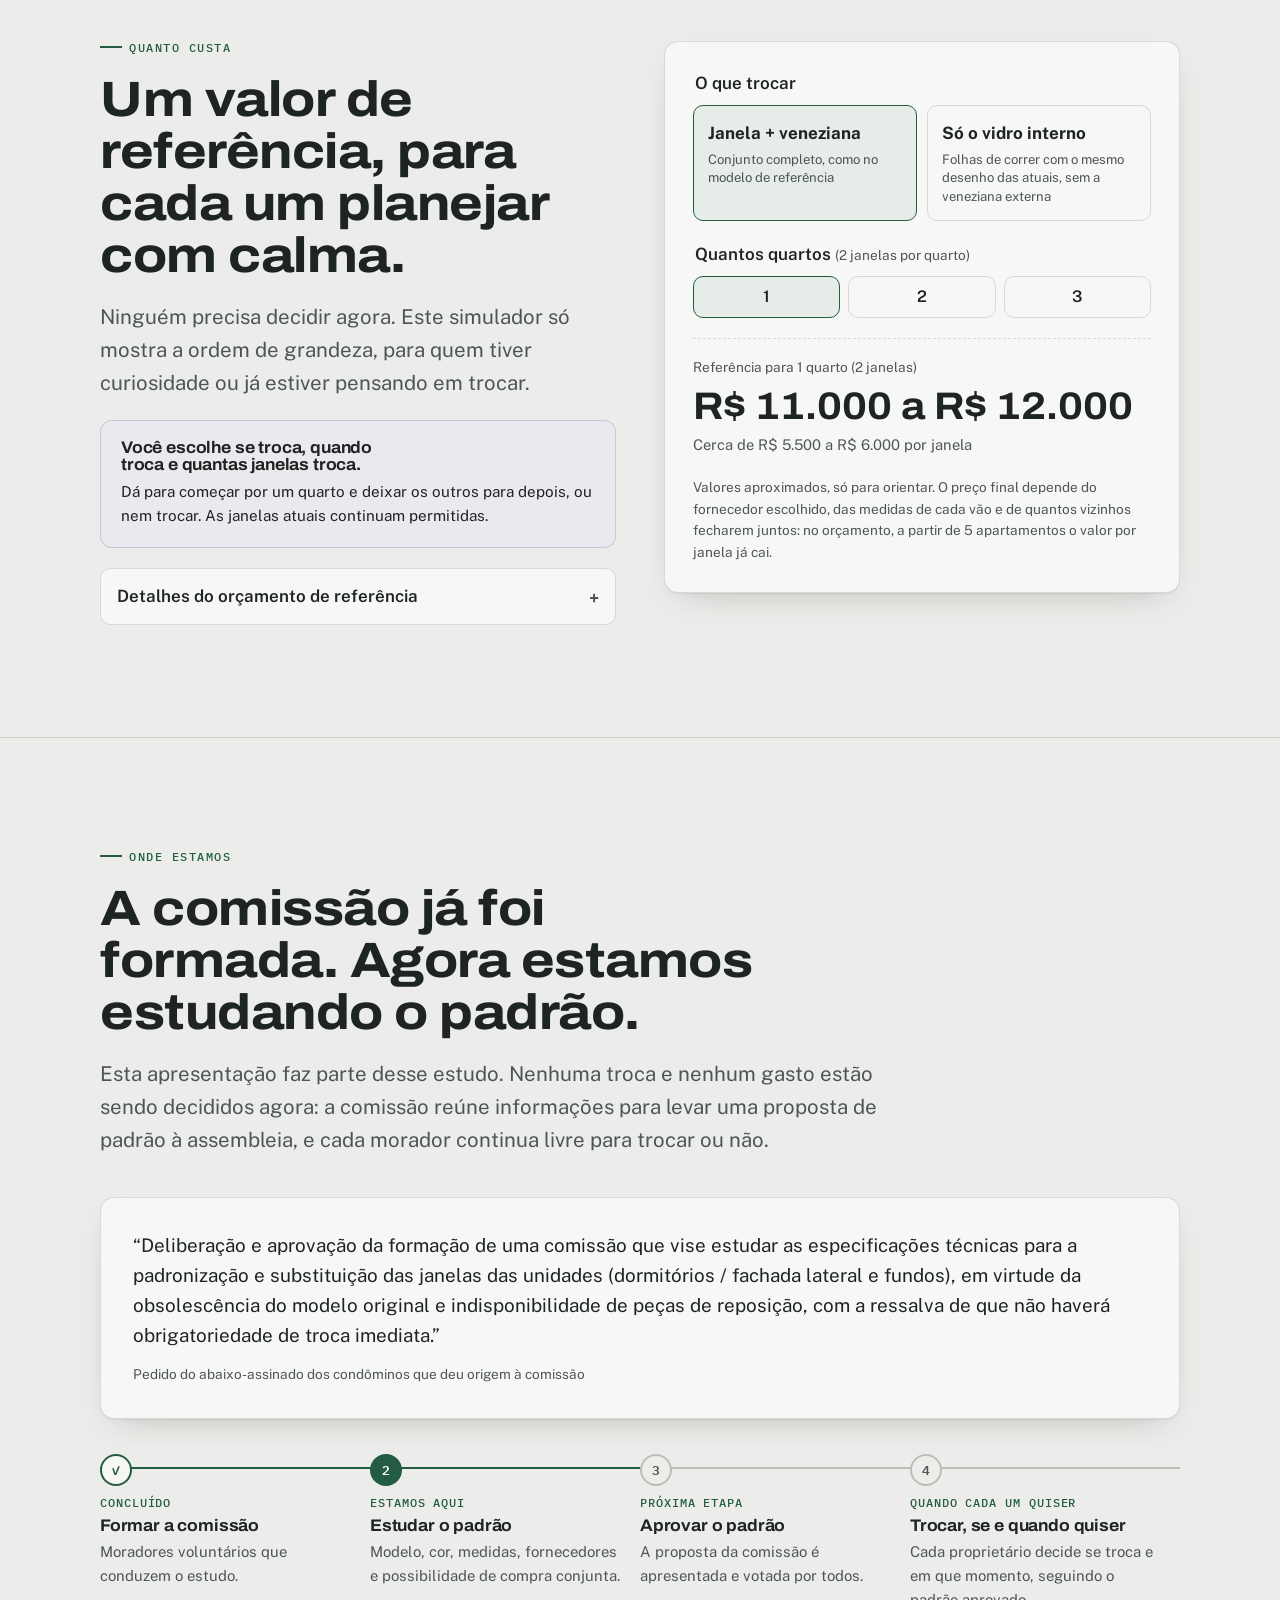
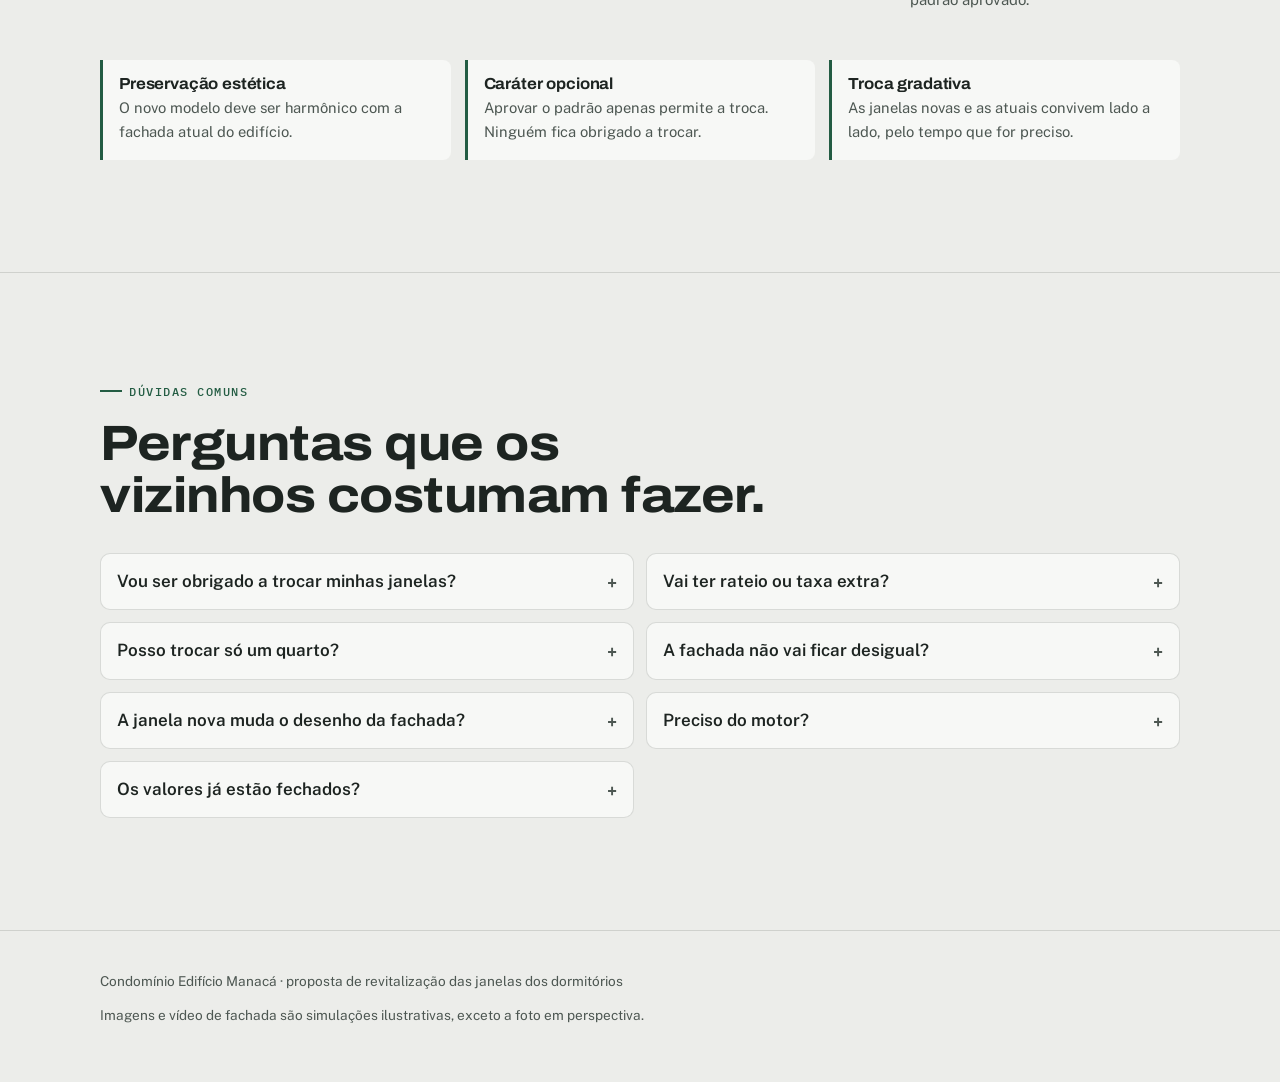
==== commit 7a9f88a3: "Janelas antigas da fachada simulada abrem como guilhotina Co-Authored-By: Claude Opus 5.5 (1M contex" ====
--- a/index.html
+++ b/index.html
@@ -95,9 +95,11 @@
 .vao:nth-child(3n){border-right:0}
 .jan{aspect-ratio:1.25/1;border:2px solid var(--aluminio);border-radius:2px;position:relative;overflow:hidden;cursor:pointer;background:var(--vidro);padding:0}
 .jan:hover{border-color:var(--manaca)}
-.jan.velha{background:
-  repeating-linear-gradient(0deg,transparent 0 5px,rgba(0,0,0,.22) 5px 6px),
-  linear-gradient(180deg,var(--guilhotina) 0 48%,#36423b 48% 52%,var(--vidro) 52%);border-color:#86948b}
+.jan.velha{background:#232926;border-color:#86948b}
+.jan .gs,.jan .gi{position:absolute;left:0;right:0;height:50%;transition:transform 1.1s cubic-bezier(.5,0,.2,1)}
+.jan .gs{top:0;transform:translateY(calc(var(--o,0) * -1%));background:repeating-linear-gradient(0deg,transparent 0 5px,rgba(0,0,0,.22) 5px 6px),var(--guilhotina);border-bottom:2px solid #36423b}
+.jan .gi{top:50%;transform:translateY(calc(var(--o,0) * 1%));background:linear-gradient(180deg,rgba(255,255,255,.08),transparent 60%),var(--vidro);border-top:2px solid #36423b}
+.jan.nova .gs,.jan.nova .gi{display:none}
 .jan.nova{border-top:5px solid #eef0ed;background:linear-gradient(180deg,var(--vidro) 0 47%,var(--aluminio) 47% 53%,var(--vidro) 53%)}
 .jan .pers{position:absolute;inset:0 0 auto;height:var(--h,50%);background:repeating-linear-gradient(180deg,var(--persiana) 0 3px,var(--persiana-2) 3px 4px);transition:height .9s cubic-bezier(.5,0,.2,1)}
 .jan.velha .pers{display:none}
@@ -499,6 +501,8 @@
         var b=document.createElement('button'); b.type='button'; b.className='jan velha';
         b.setAttribute('aria-label','Andar '+(ANDARES-a)+', quarto '+(v+1)+', janela '+(s?'direita':'esquerda'));
         var p=document.createElement('span'); p.className='pers'; b.appendChild(p);
+        var gs=document.createElement('span'); gs.className='gs'; b.appendChild(gs);
+        var gi=document.createElement('span'); gi.className='gi'; b.appendChild(gi);
         b.style.setProperty('--h',(15+Math.random()*70).toFixed(0)+'%');
         vao.appendChild(b); janelas.push(b);
       }
@@ -525,11 +529,14 @@
   // persianas se movem sozinhas, cada uma no seu tempo
   setInterval(function(){
     if(document.hidden) return;
-    var novas=janelas.filter(function(x){return x.classList.contains('nova')});
-    if(!novas.length) return;
-    var j=novas[Math.floor(Math.random()*novas.length)];
-    j.style.setProperty('--h',(Math.random()<.25?92:Math.random()*75).toFixed(0)+'%');
-  },700);
+    var j=janelas[Math.floor(Math.random()*janelas.length)];
+    if(j.classList.contains('nova')){
+      j.style.setProperty('--h',(Math.random()<.25?92:Math.random()*75).toFixed(0)+'%');
+    }else{
+      // guilhotina: a folha de cima sobe e a de baixo desce, ao mesmo tempo
+      j.style.setProperty('--o',(Math.random()<.5?0:20+Math.random()*35).toFixed(0));
+    }
+  },450);
 
   // ---------- vídeo ----------
 
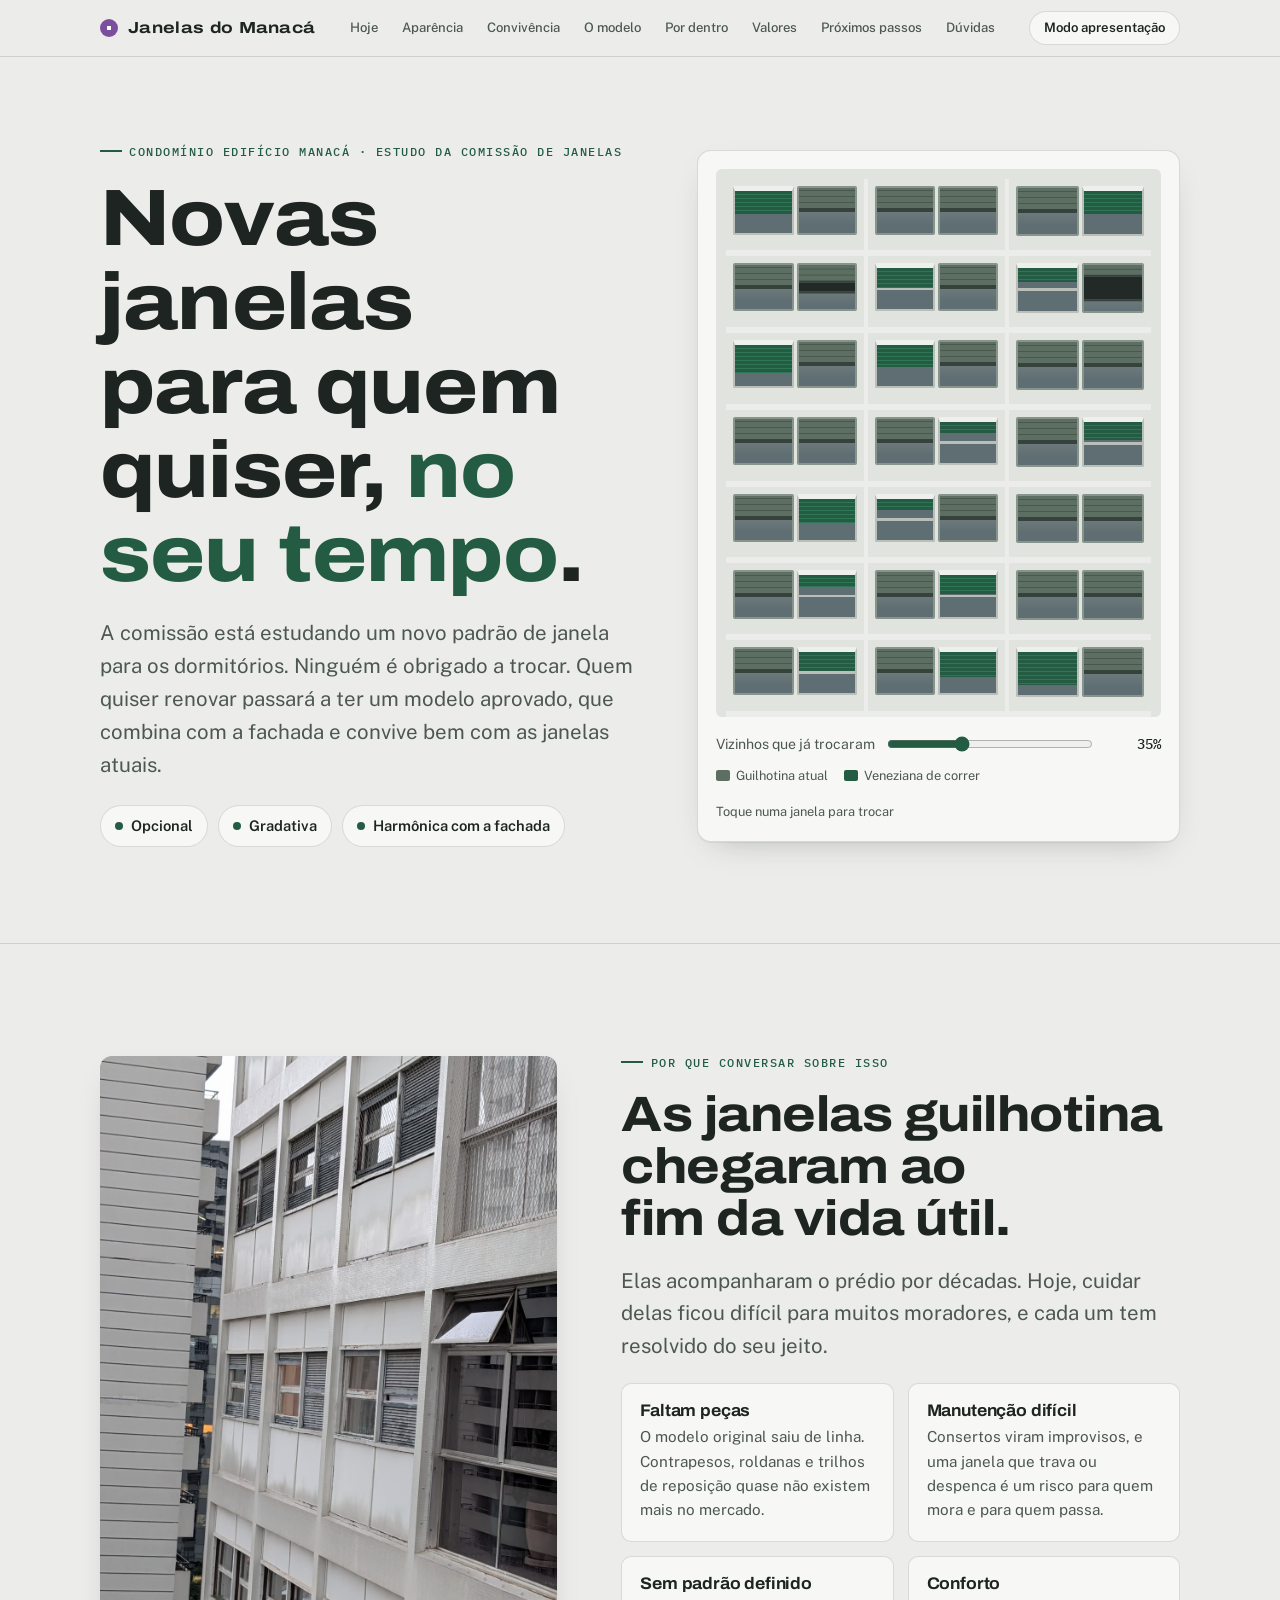
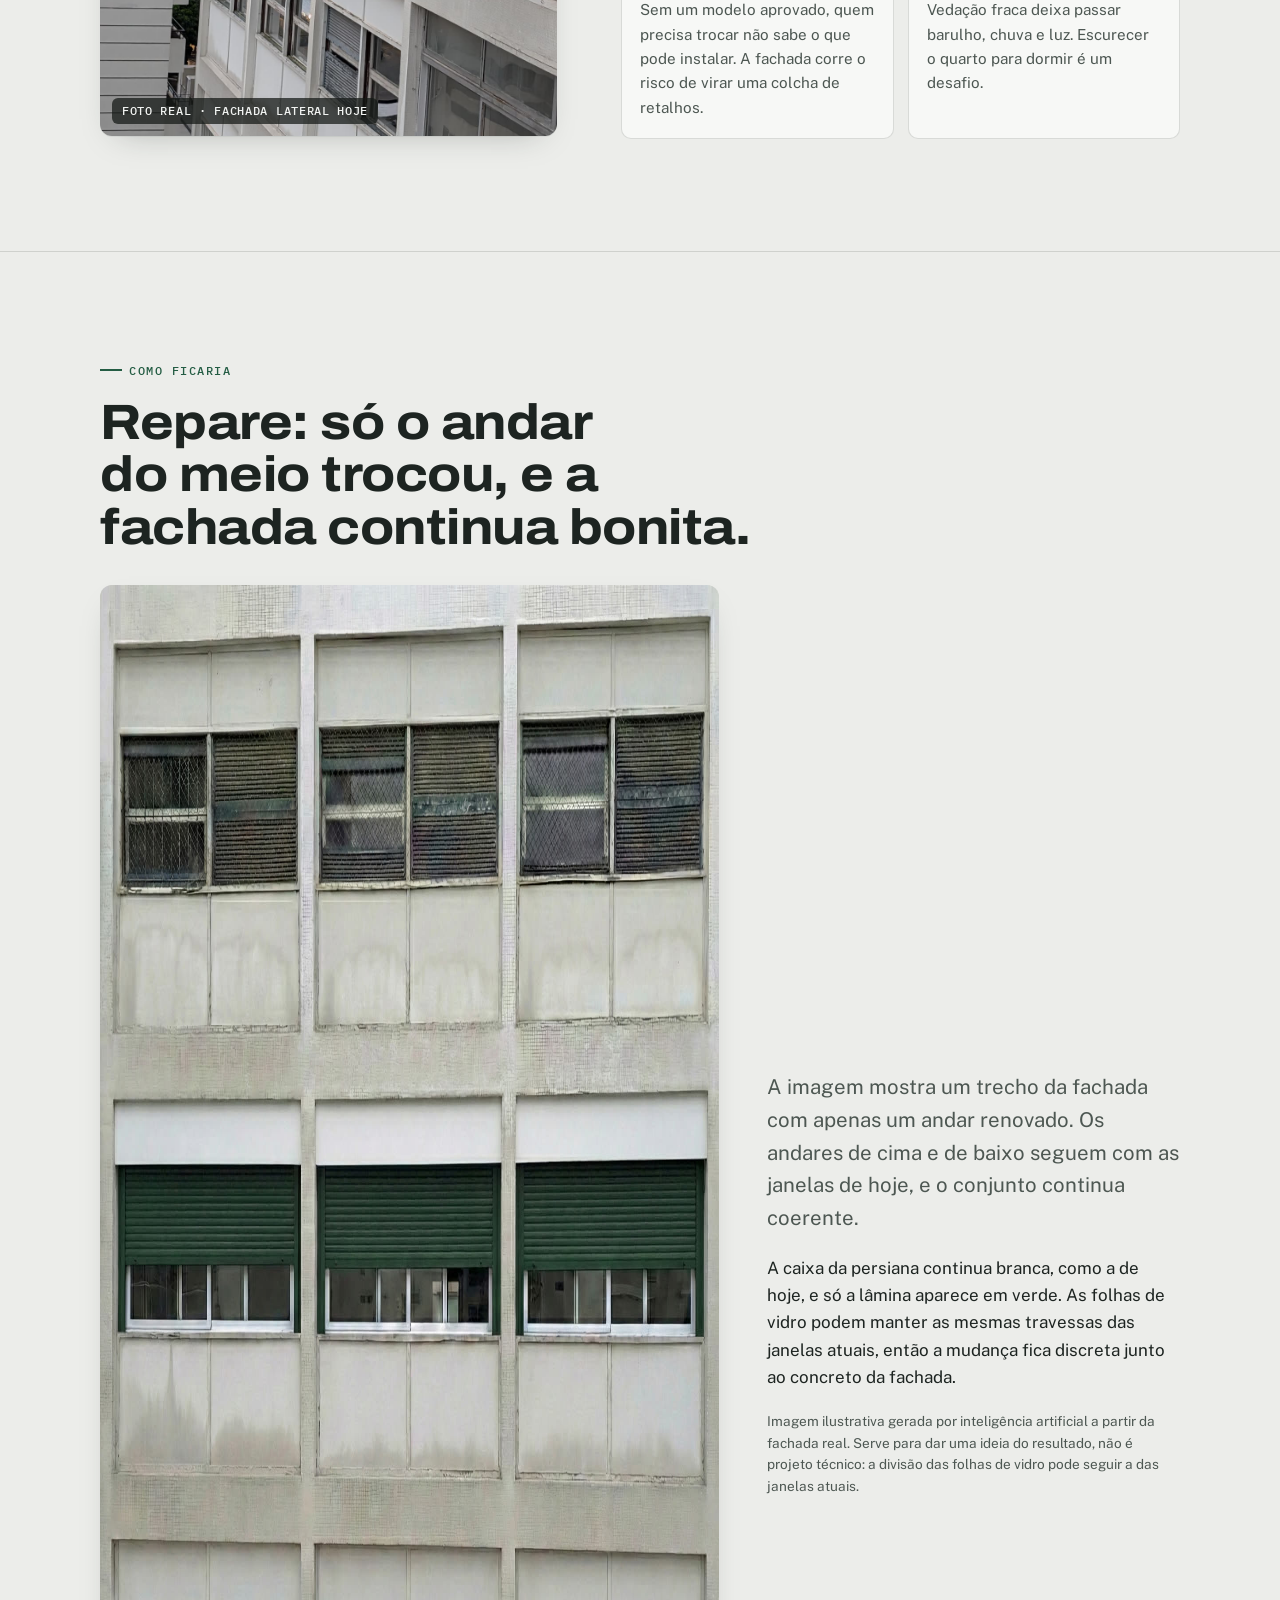
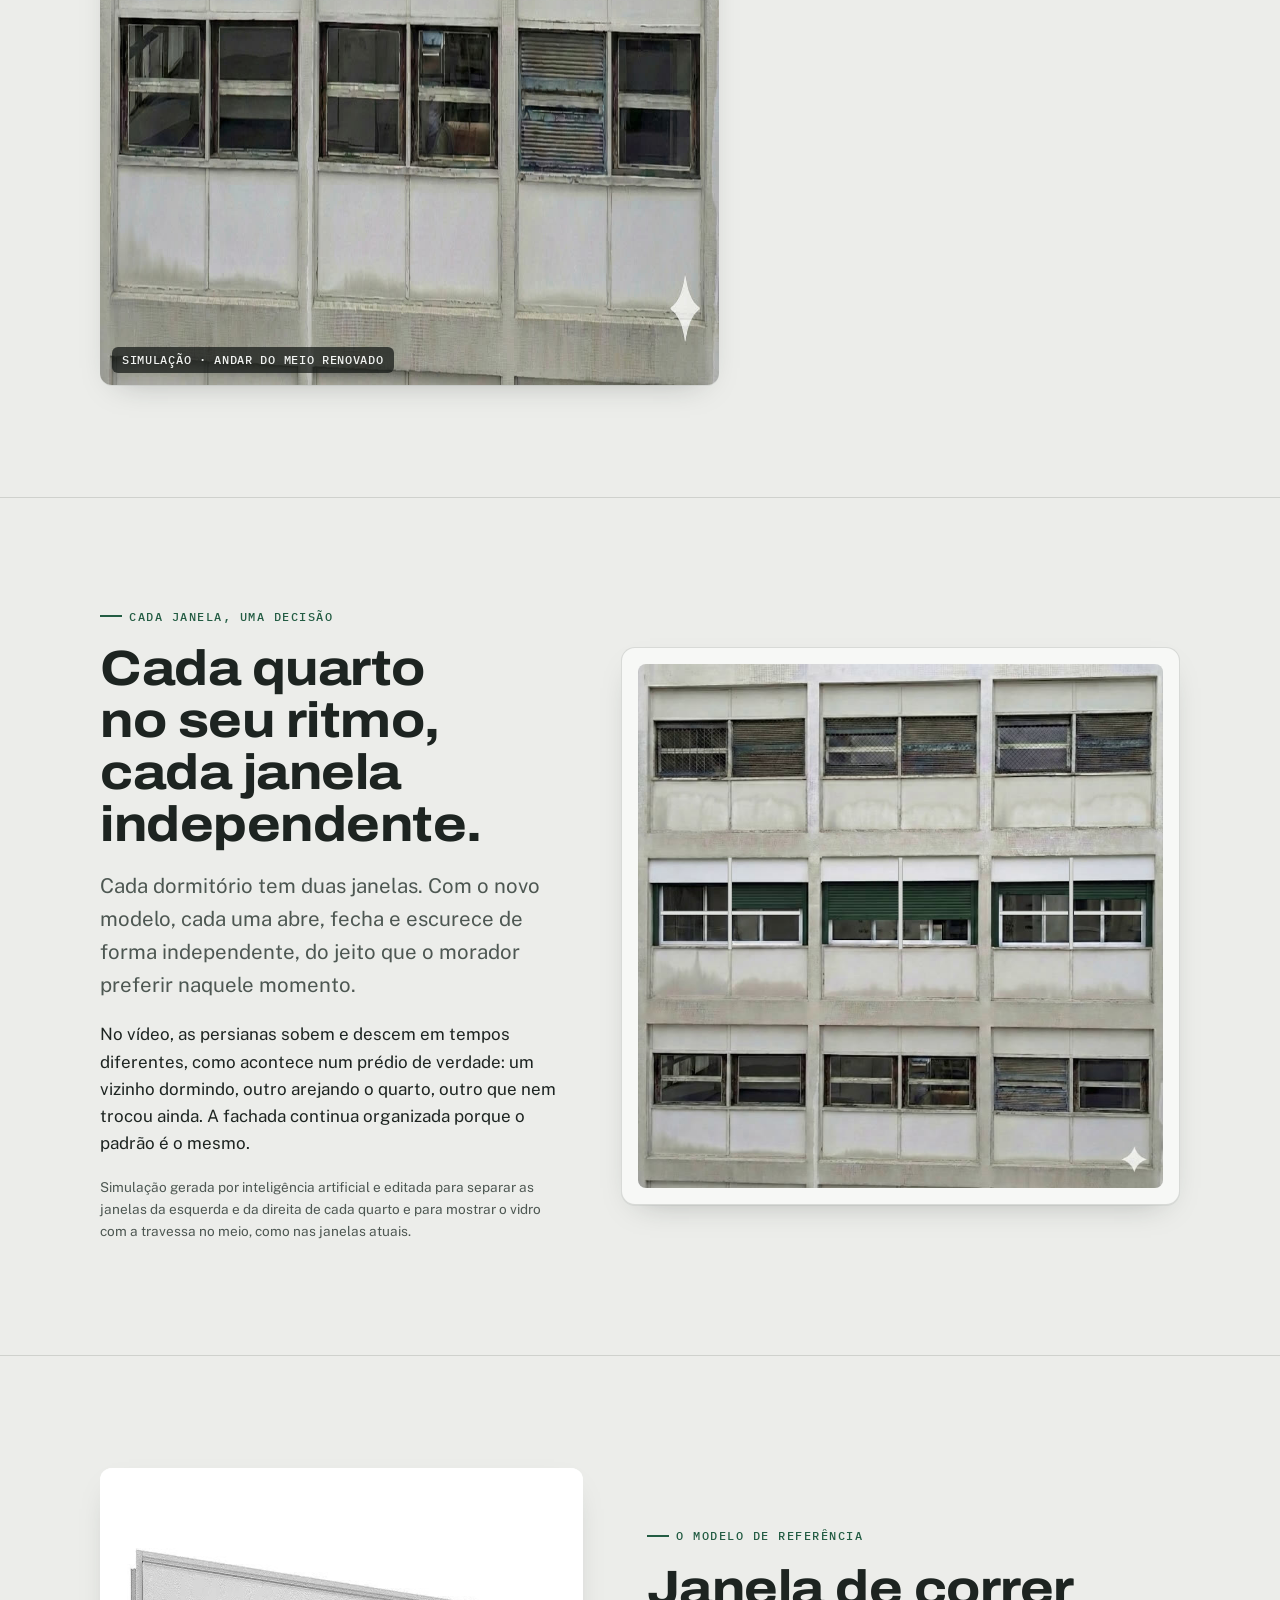
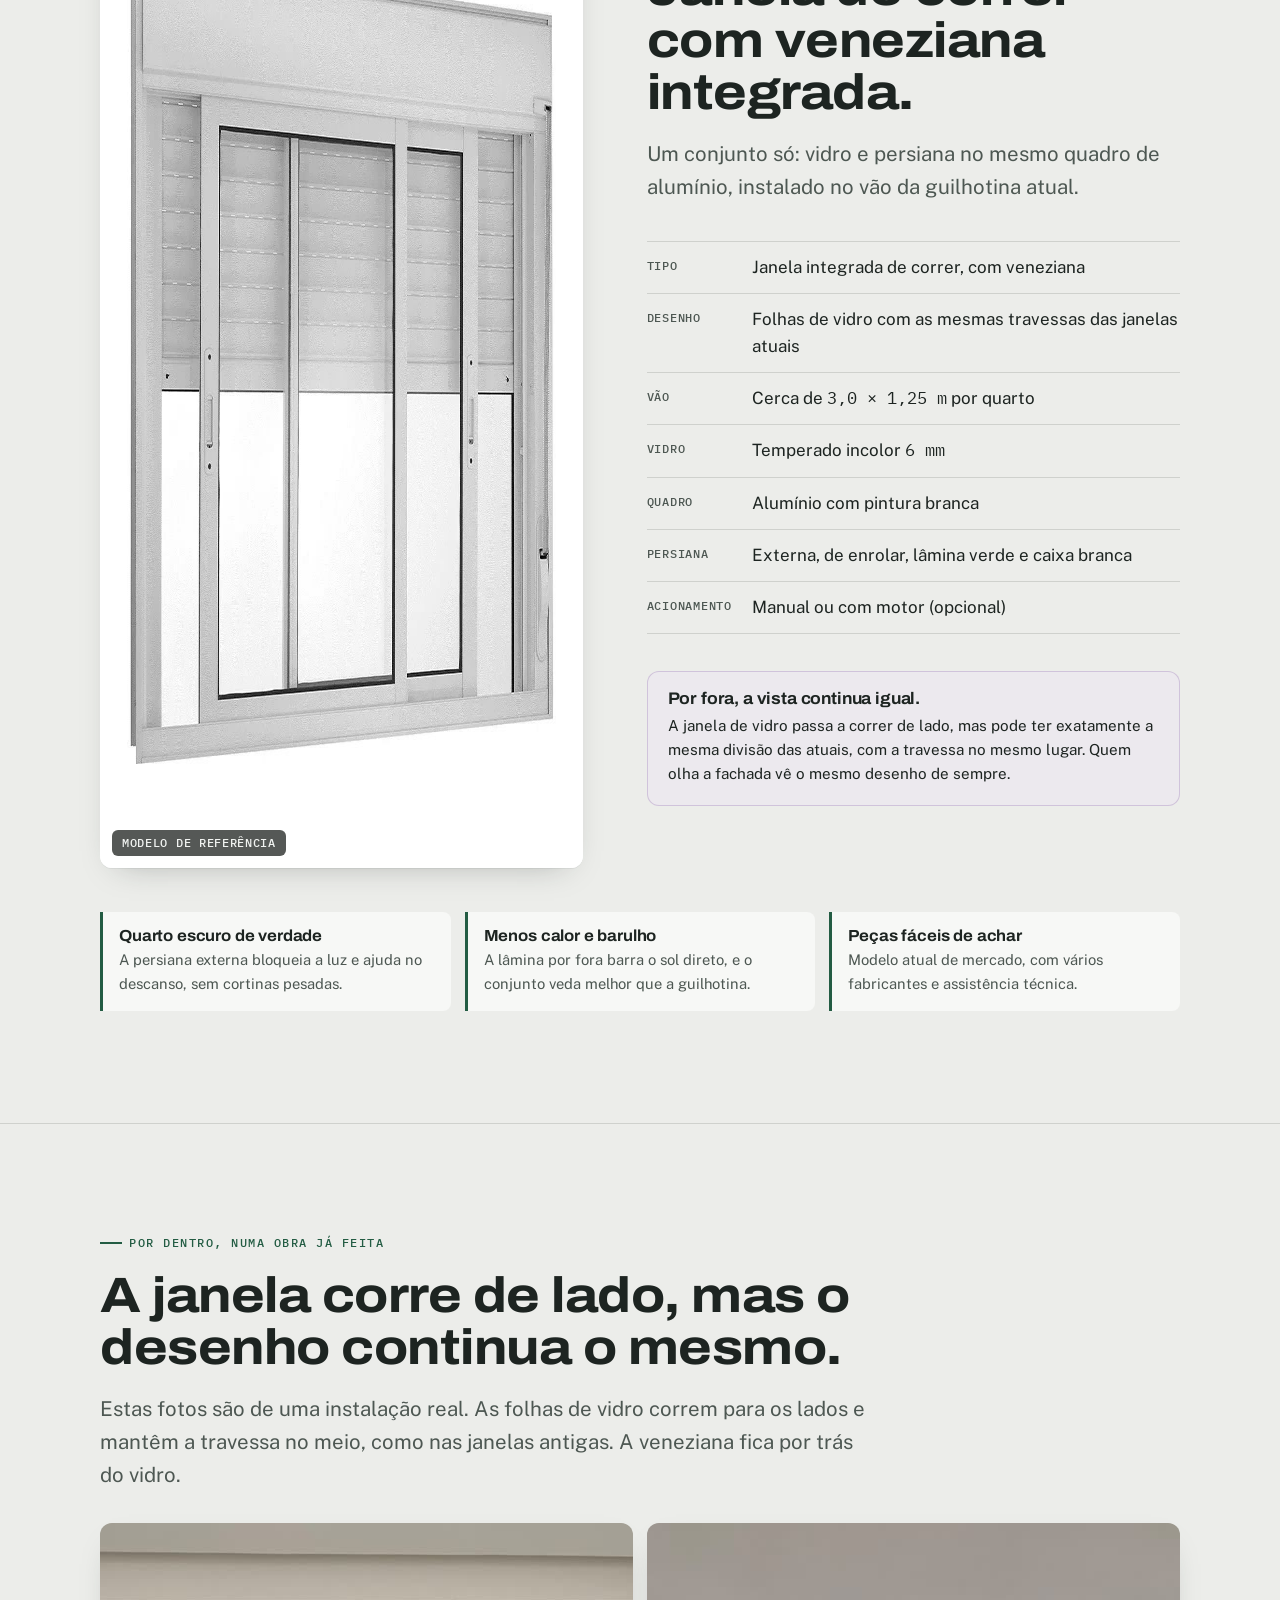
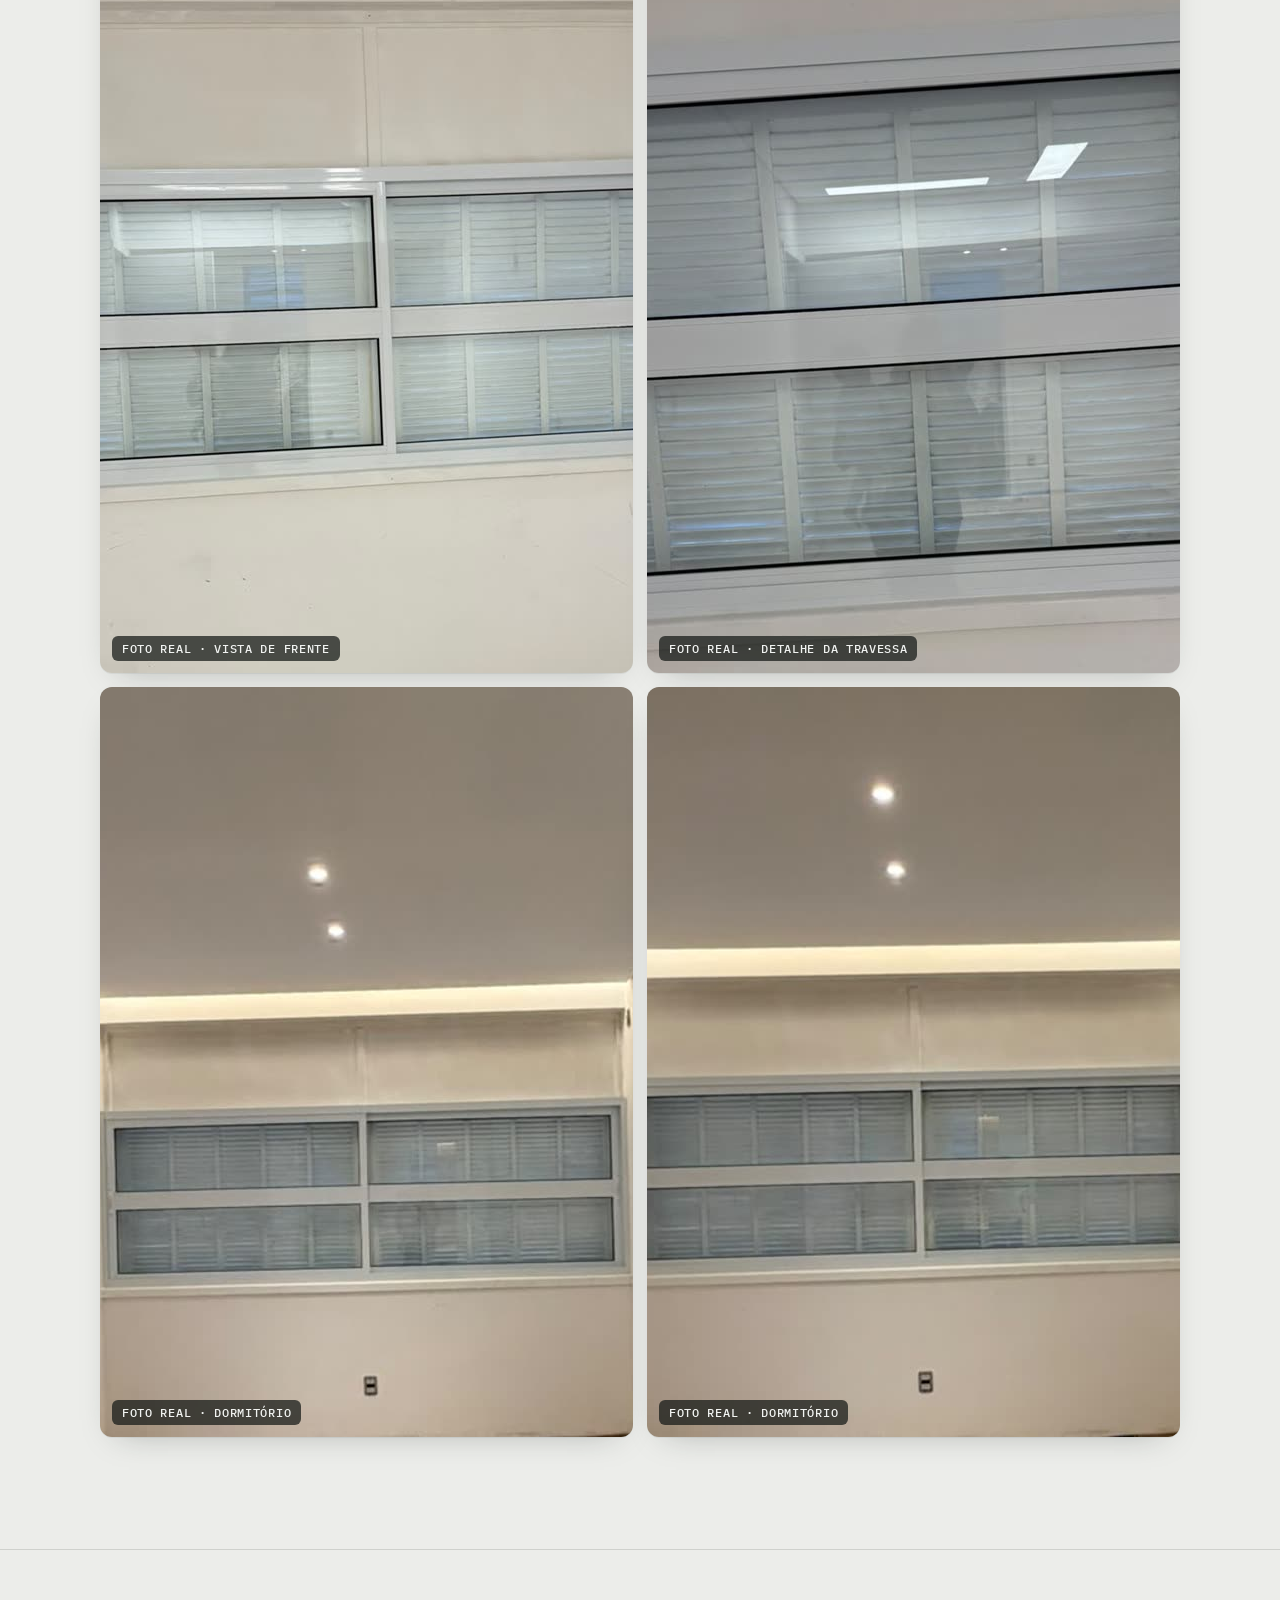
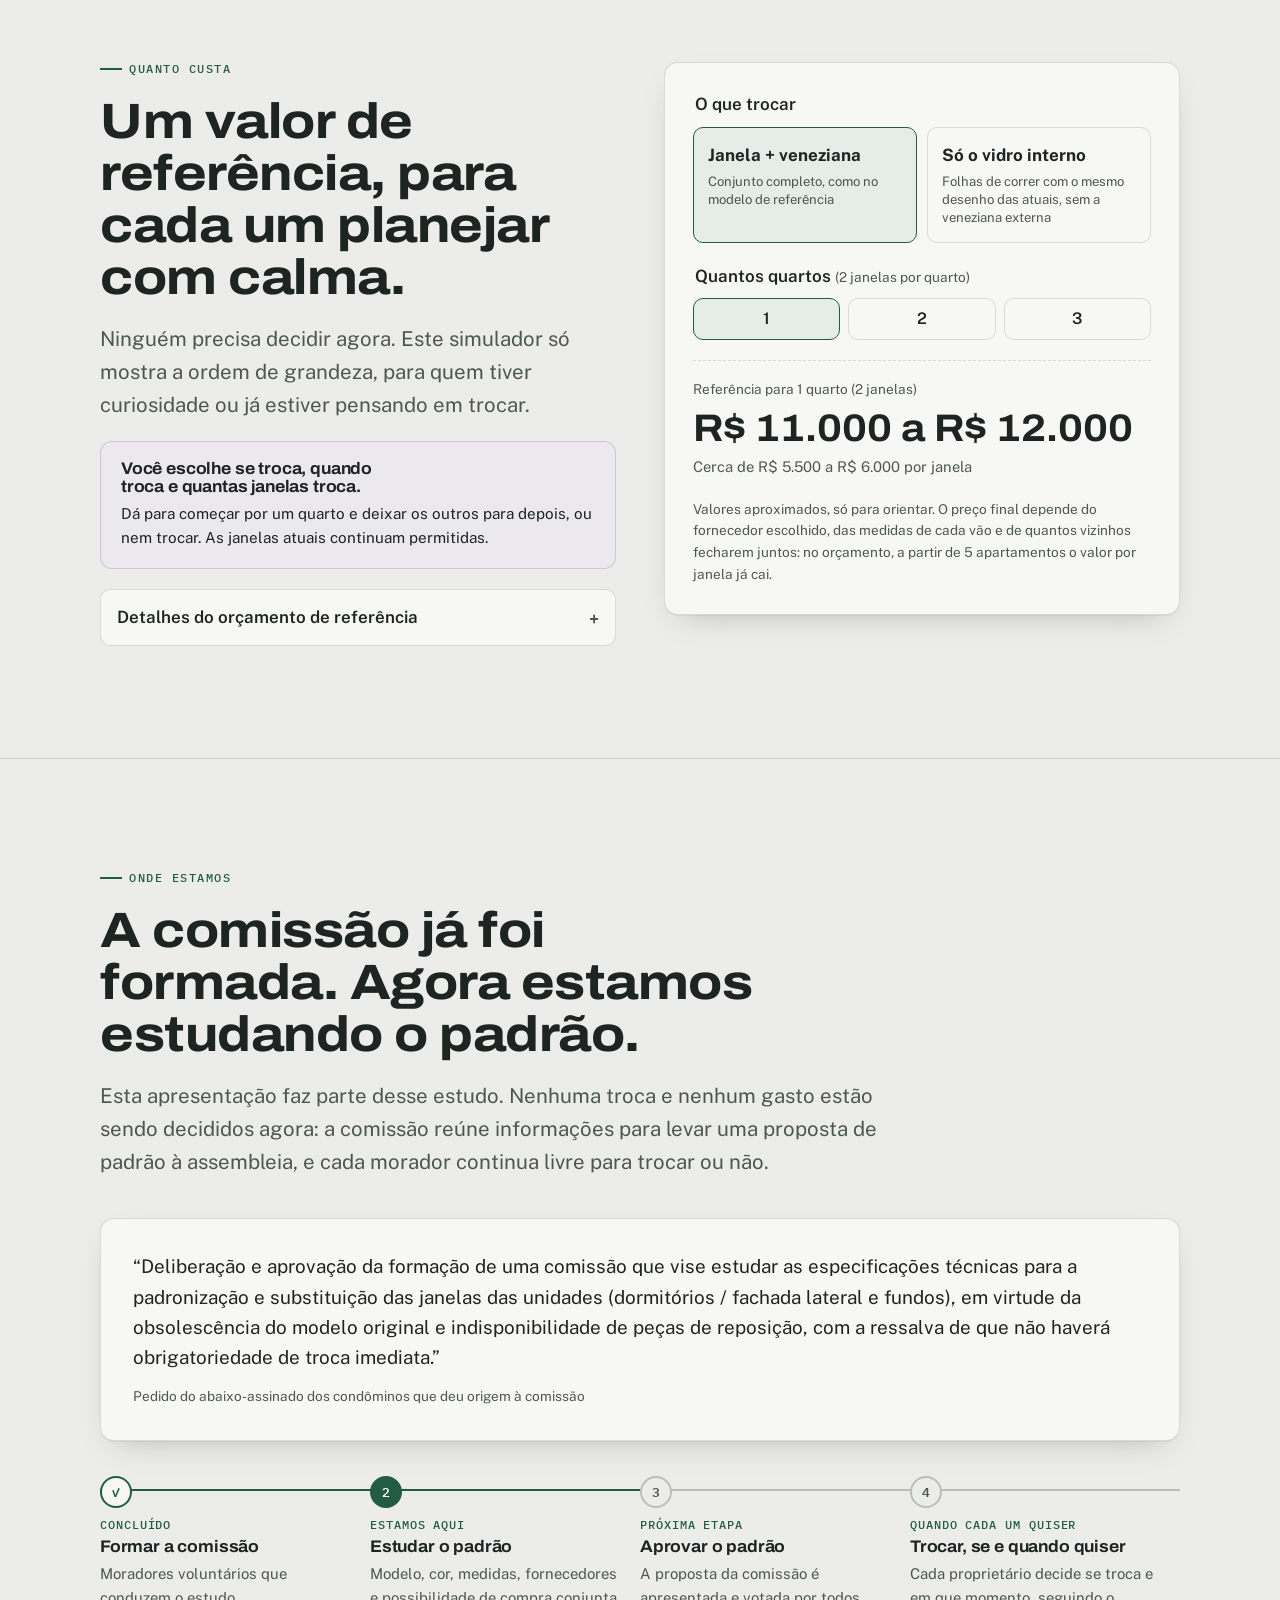
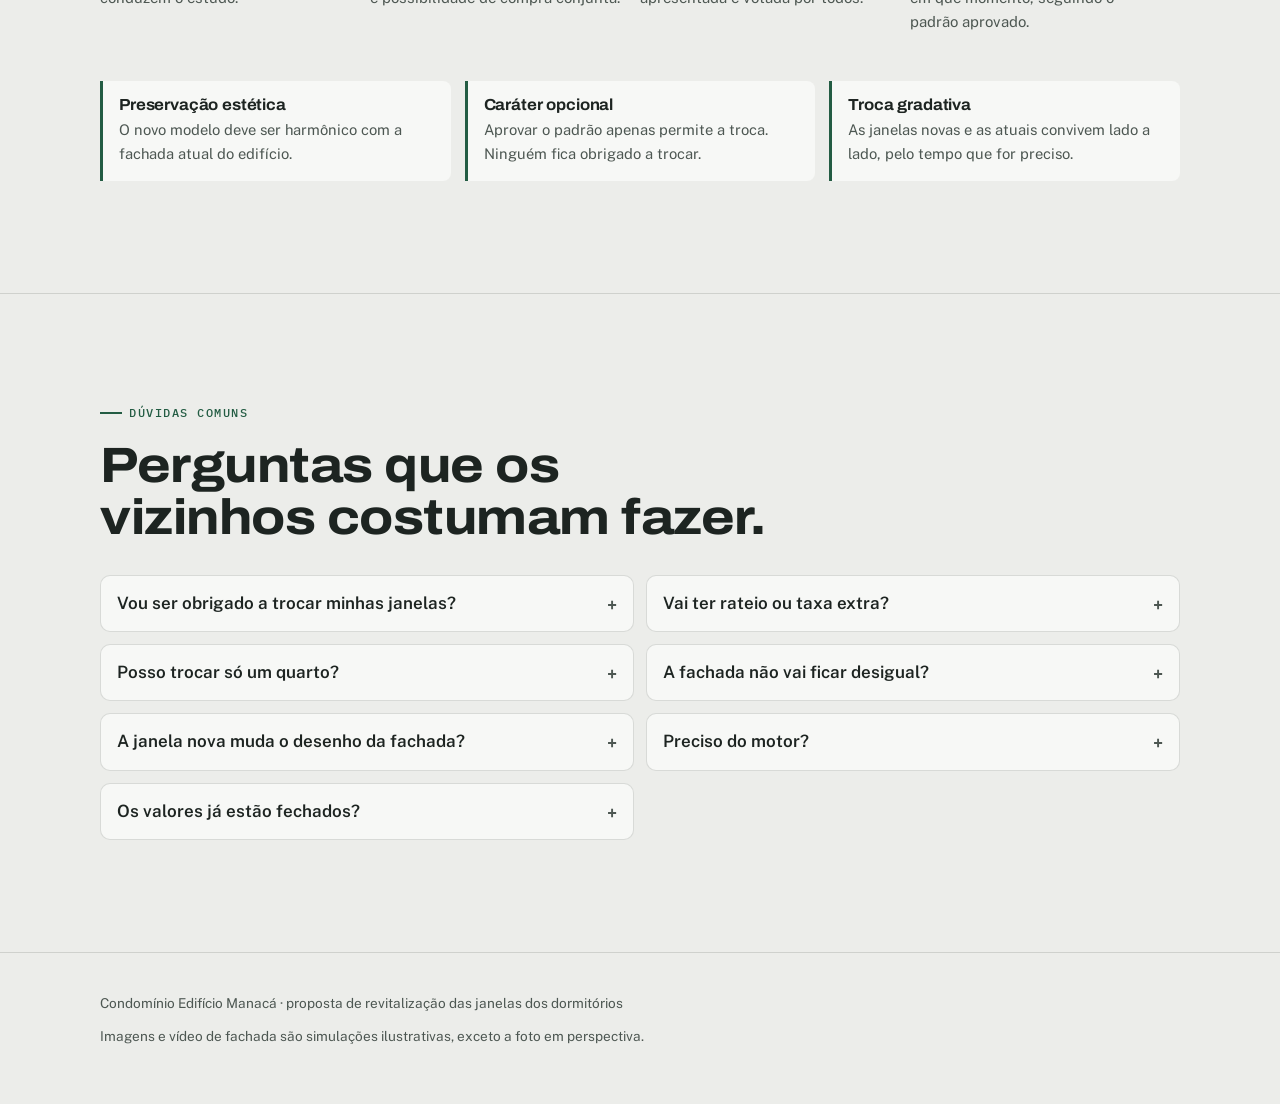
==== commit a8cb593c: "Vídeo: vidro das janelas novas com a travessa no meio Co-Authored-By: Claude Opus 5.5 (1M context) <" ====
--- a/index.html
+++ b/index.html
@@ -319,7 +319,7 @@
       <h2>Cada quarto no seu ritmo, cada janela independente.</h2>
       <p class="lead">Cada dormitório tem duas janelas. Com o novo modelo, cada uma abre, fecha e escurece de forma independente, do jeito que o morador preferir naquele momento.</p>
       <p>No vídeo, as persianas sobem e descem em tempos diferentes, como acontece num prédio de verdade: um vizinho dormindo, outro arejando o quarto, outro que nem trocou ainda. A fachada continua organizada porque o padrão é o mesmo.</p>
-      <p class="nota">Simulação gerada por inteligência artificial e editada para separar as janelas da esquerda e da direita de cada quarto.</p>
+      <p class="nota">Simulação gerada por inteligência artificial e editada para separar as janelas da esquerda e da direita de cada quarto e para mostrar o vidro com a travessa no meio, como nas janelas atuais.</p>
     </div>
     <div class="video-card">
       <video id="video" src="assets/video-janelas-independentes.mp4" poster="assets/video-poster.jpg" autoplay muted loop playsinline preload="metadata" aria-label="Animação das persianas subindo e descendo de forma independente"></video>
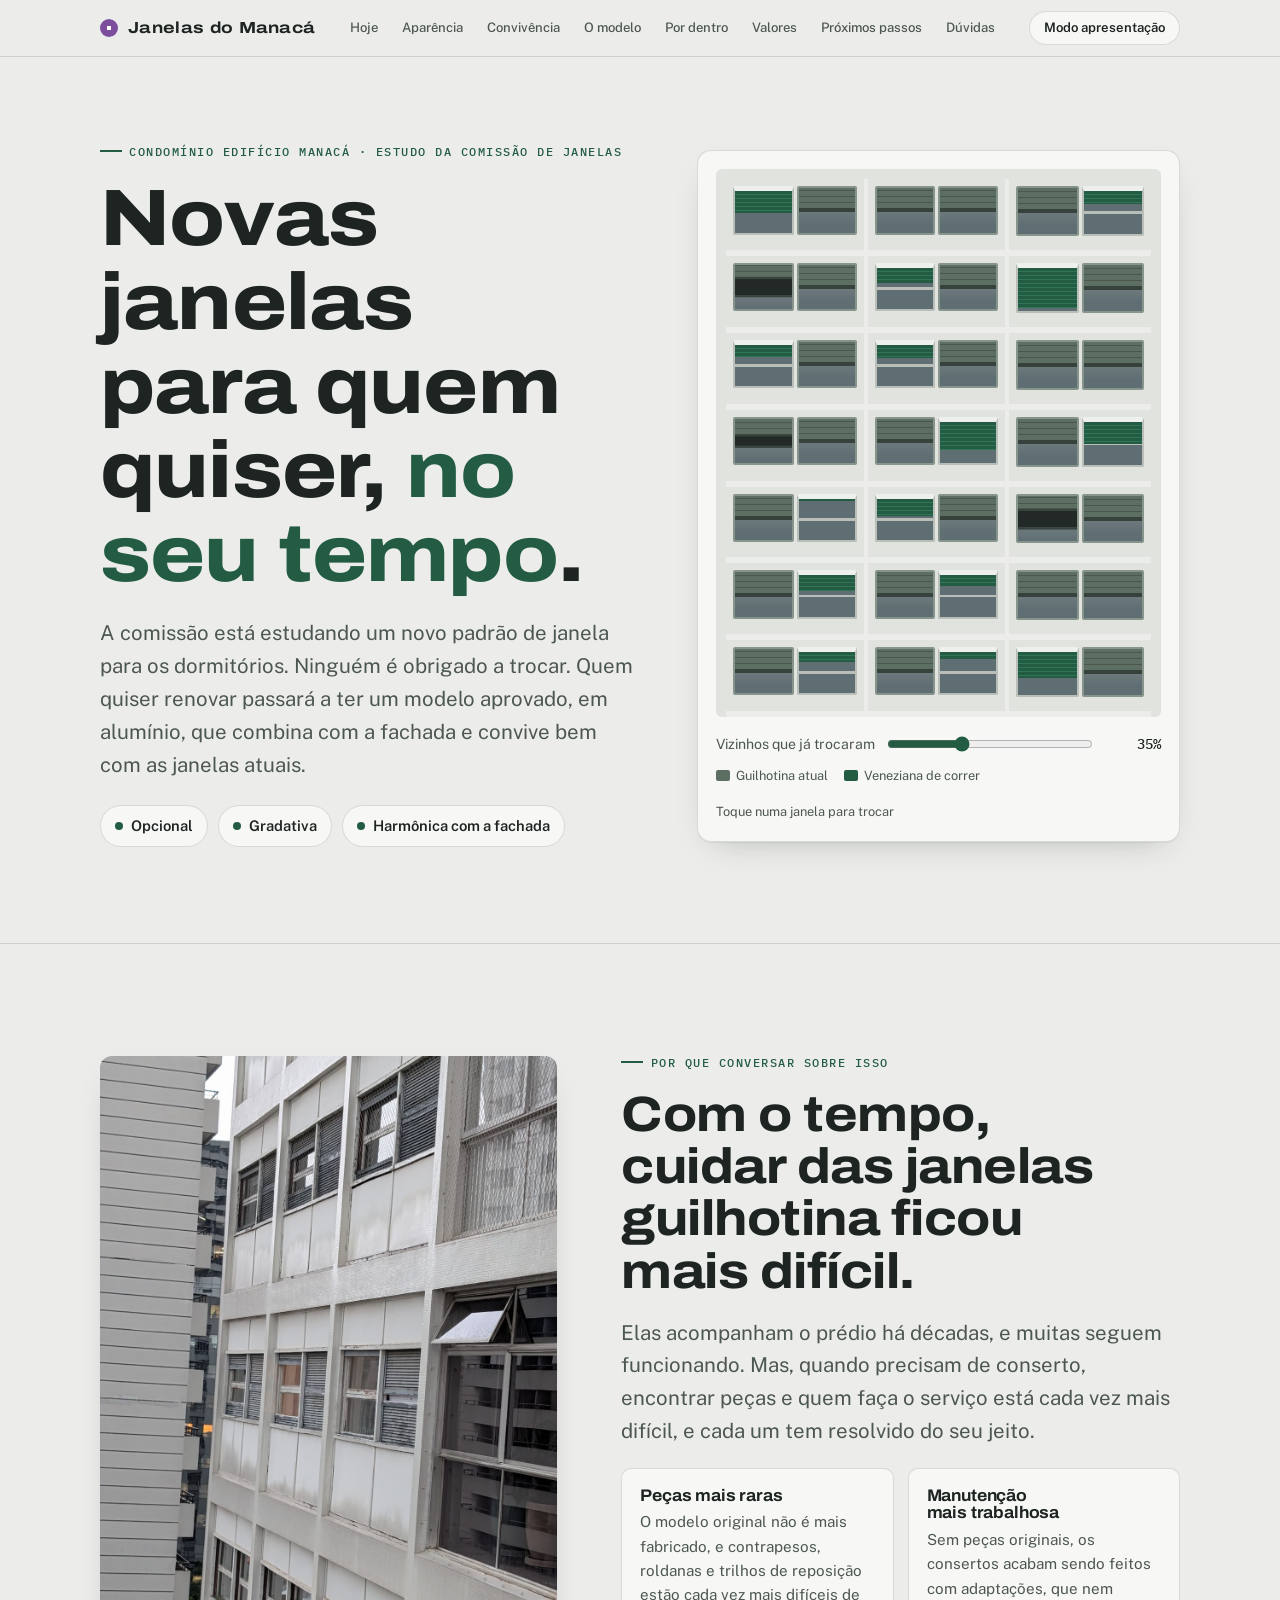
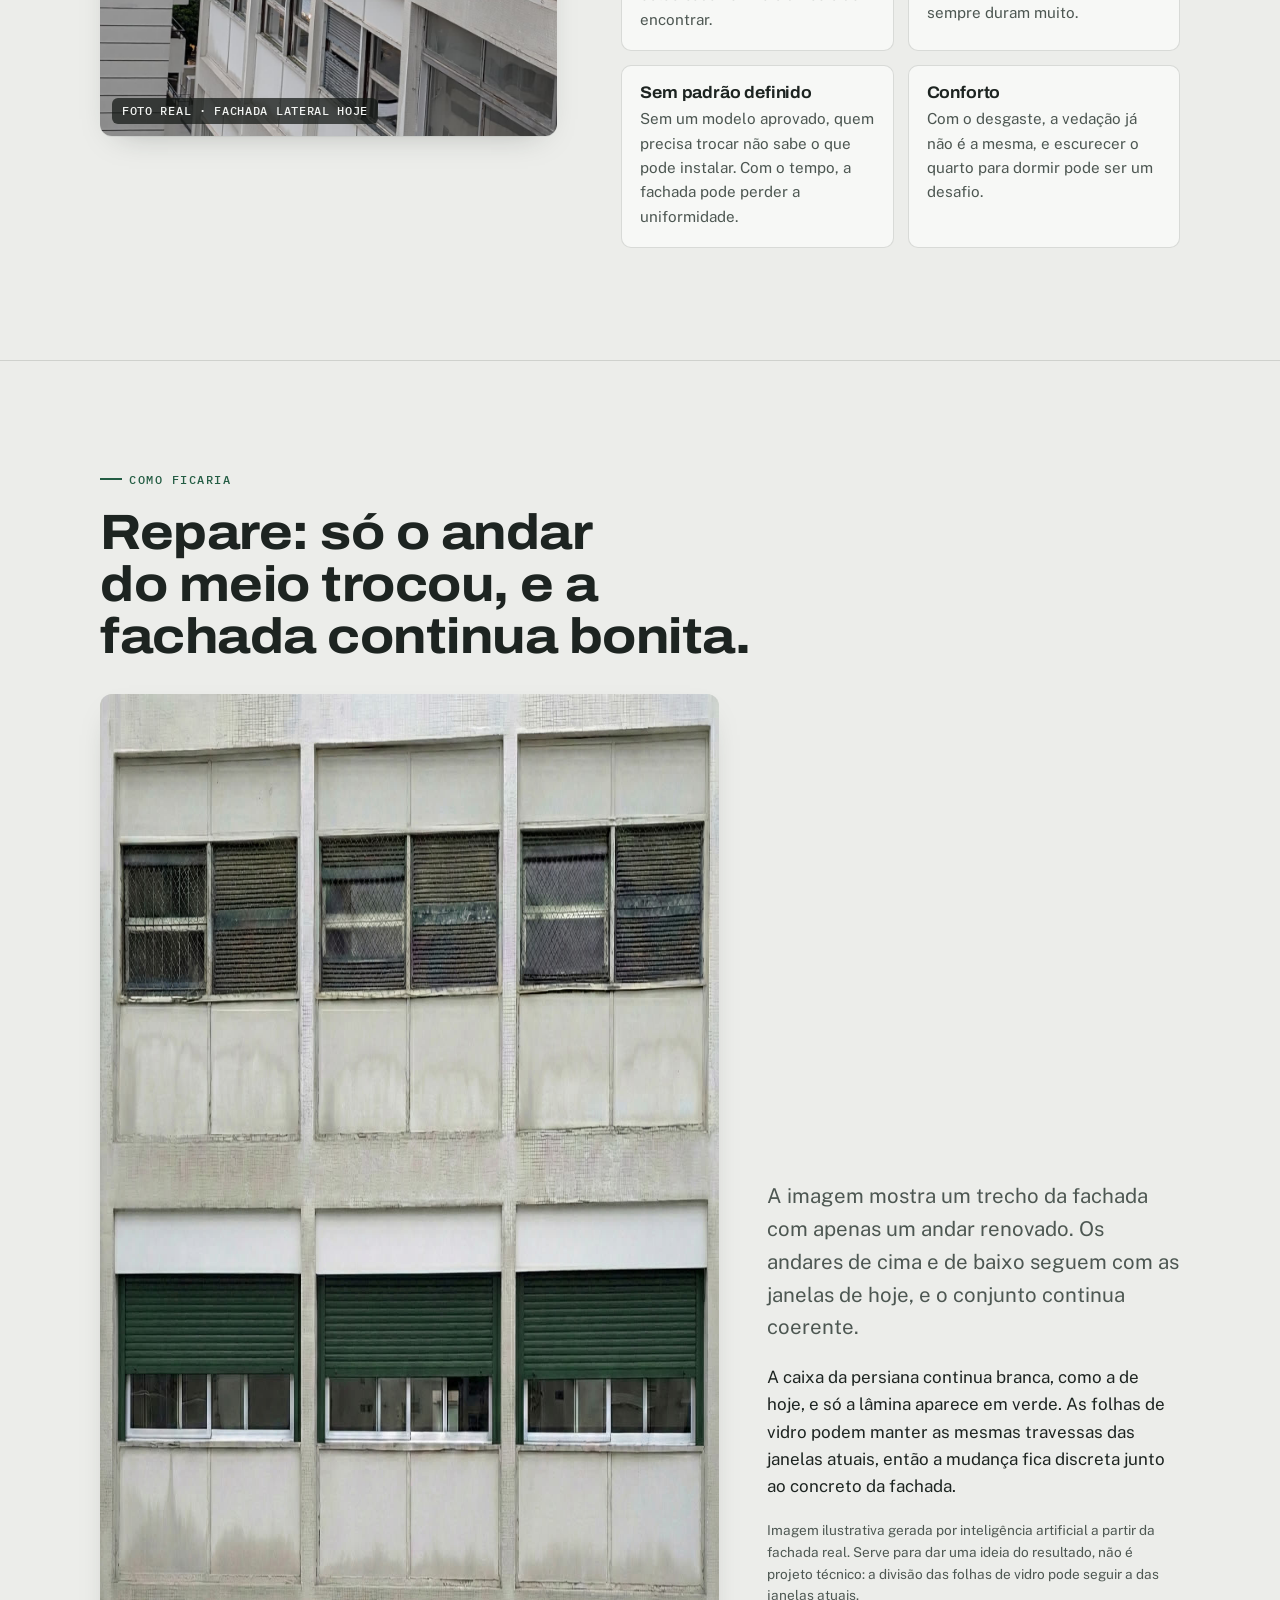
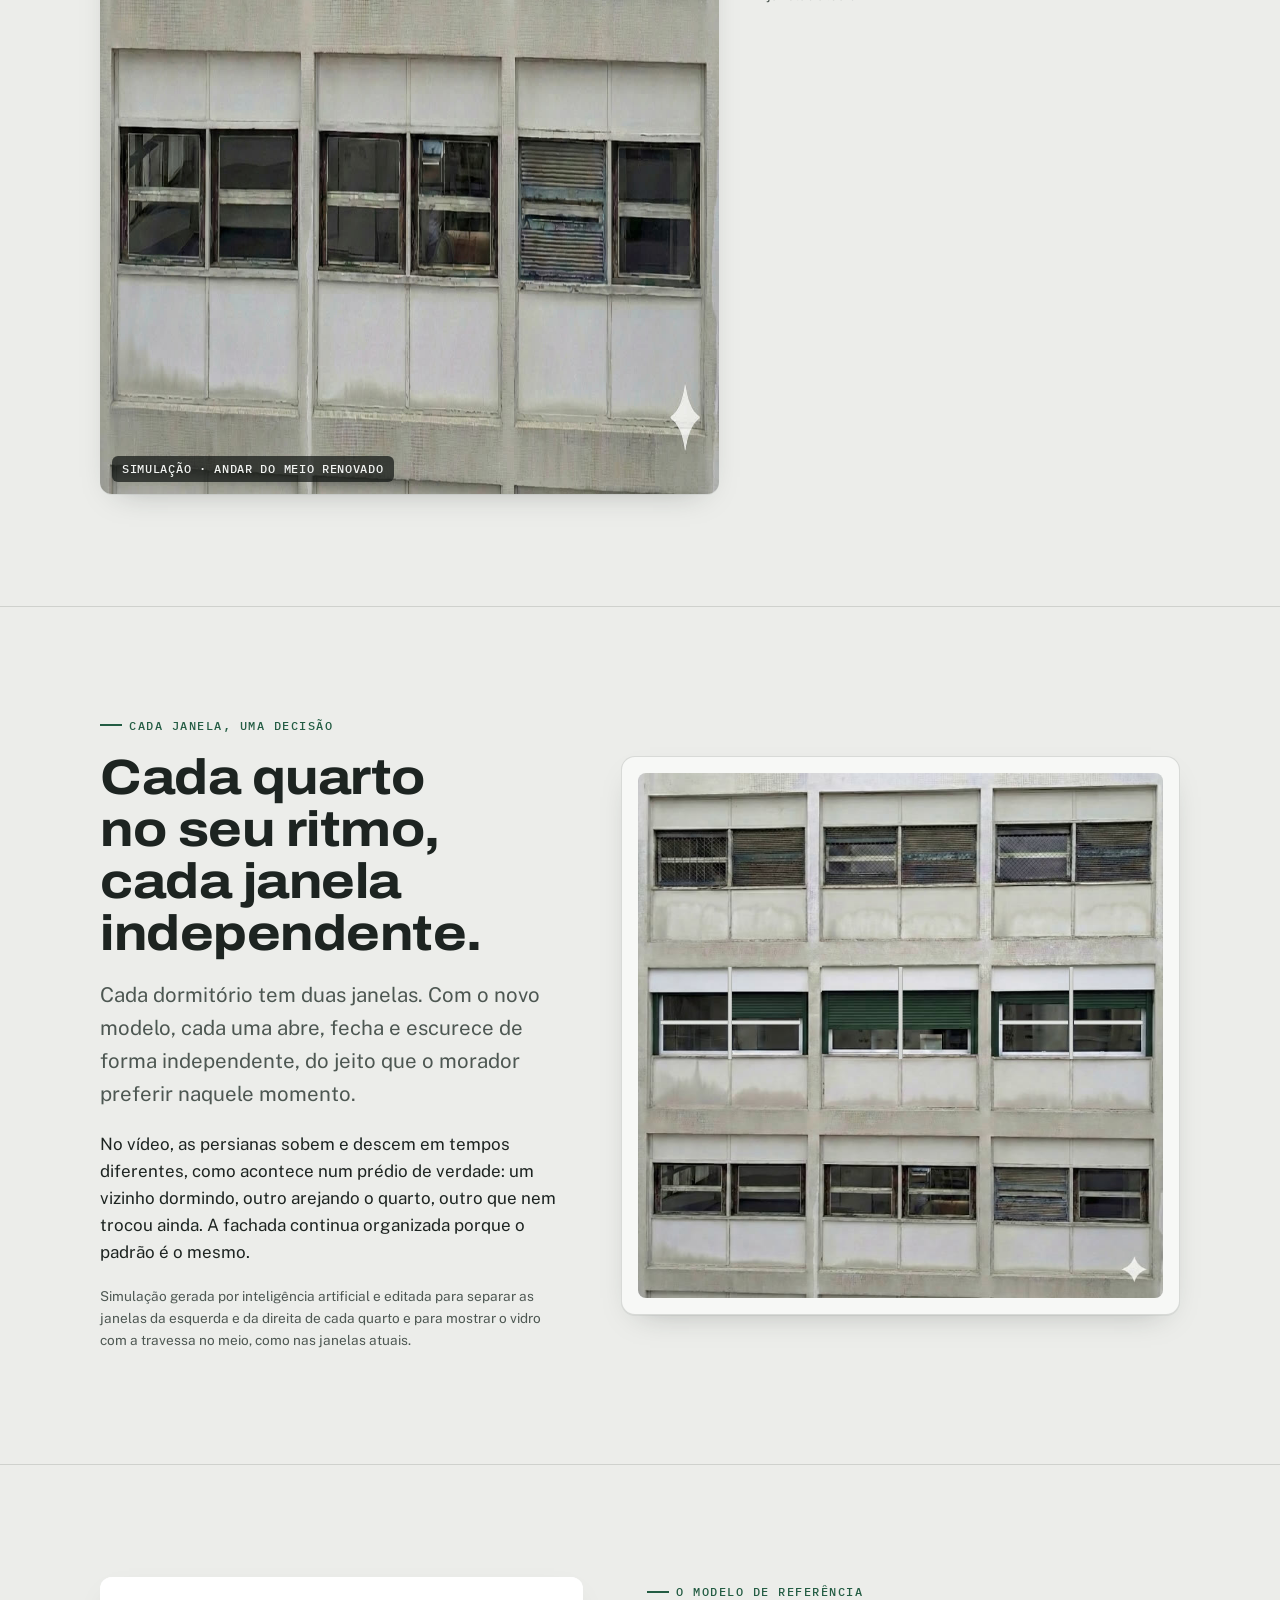
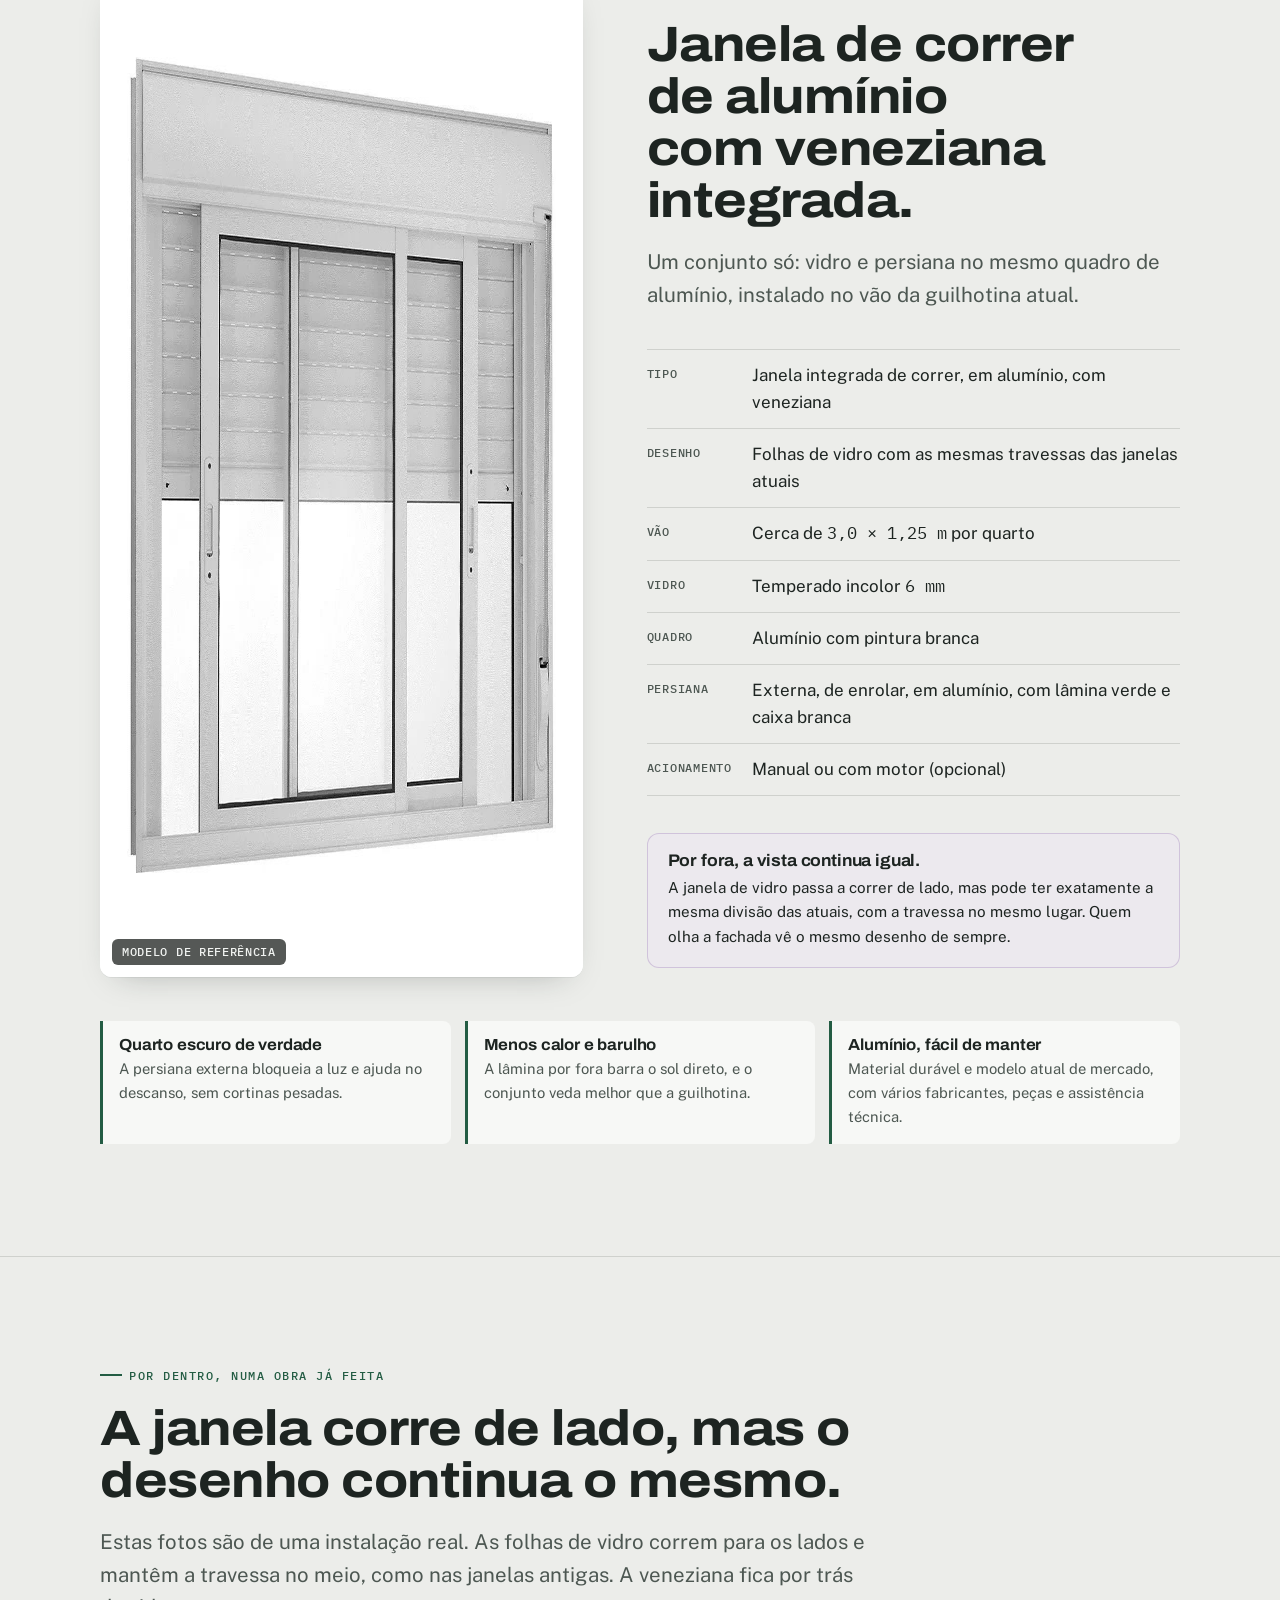
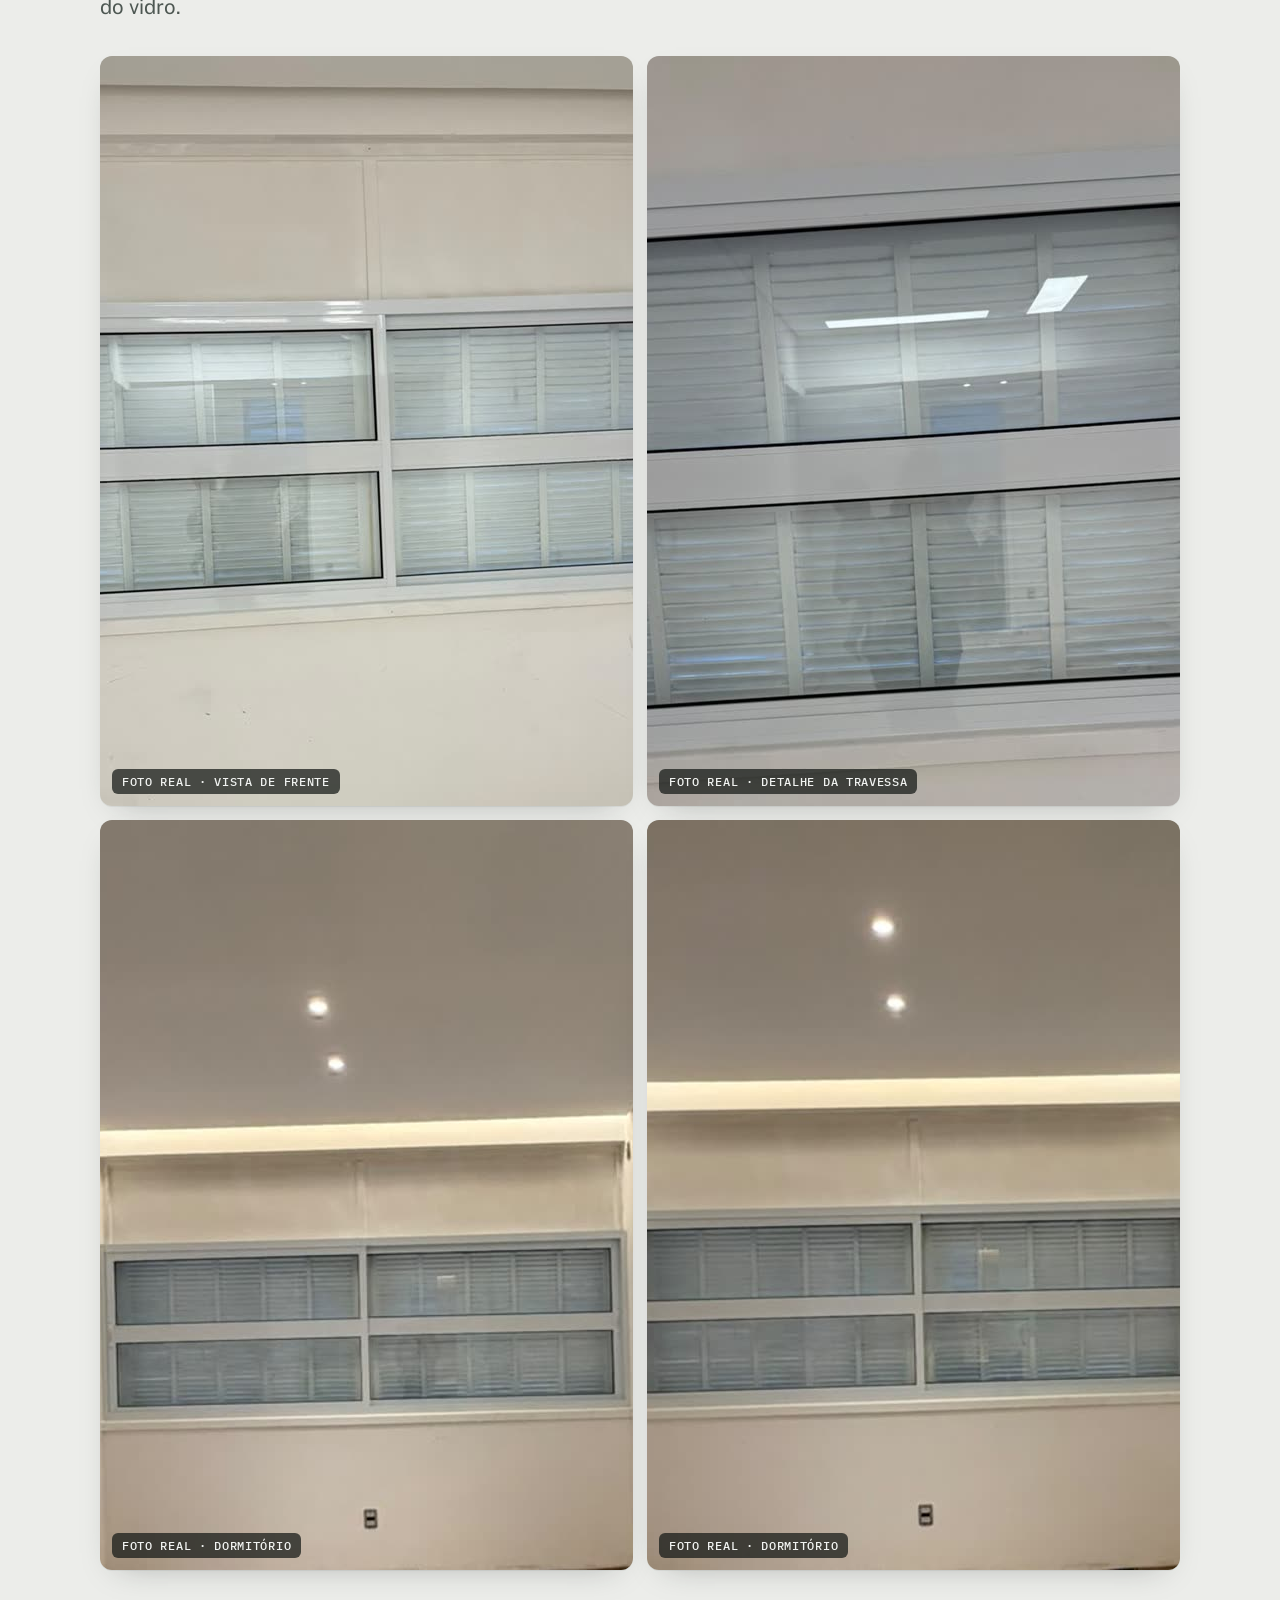
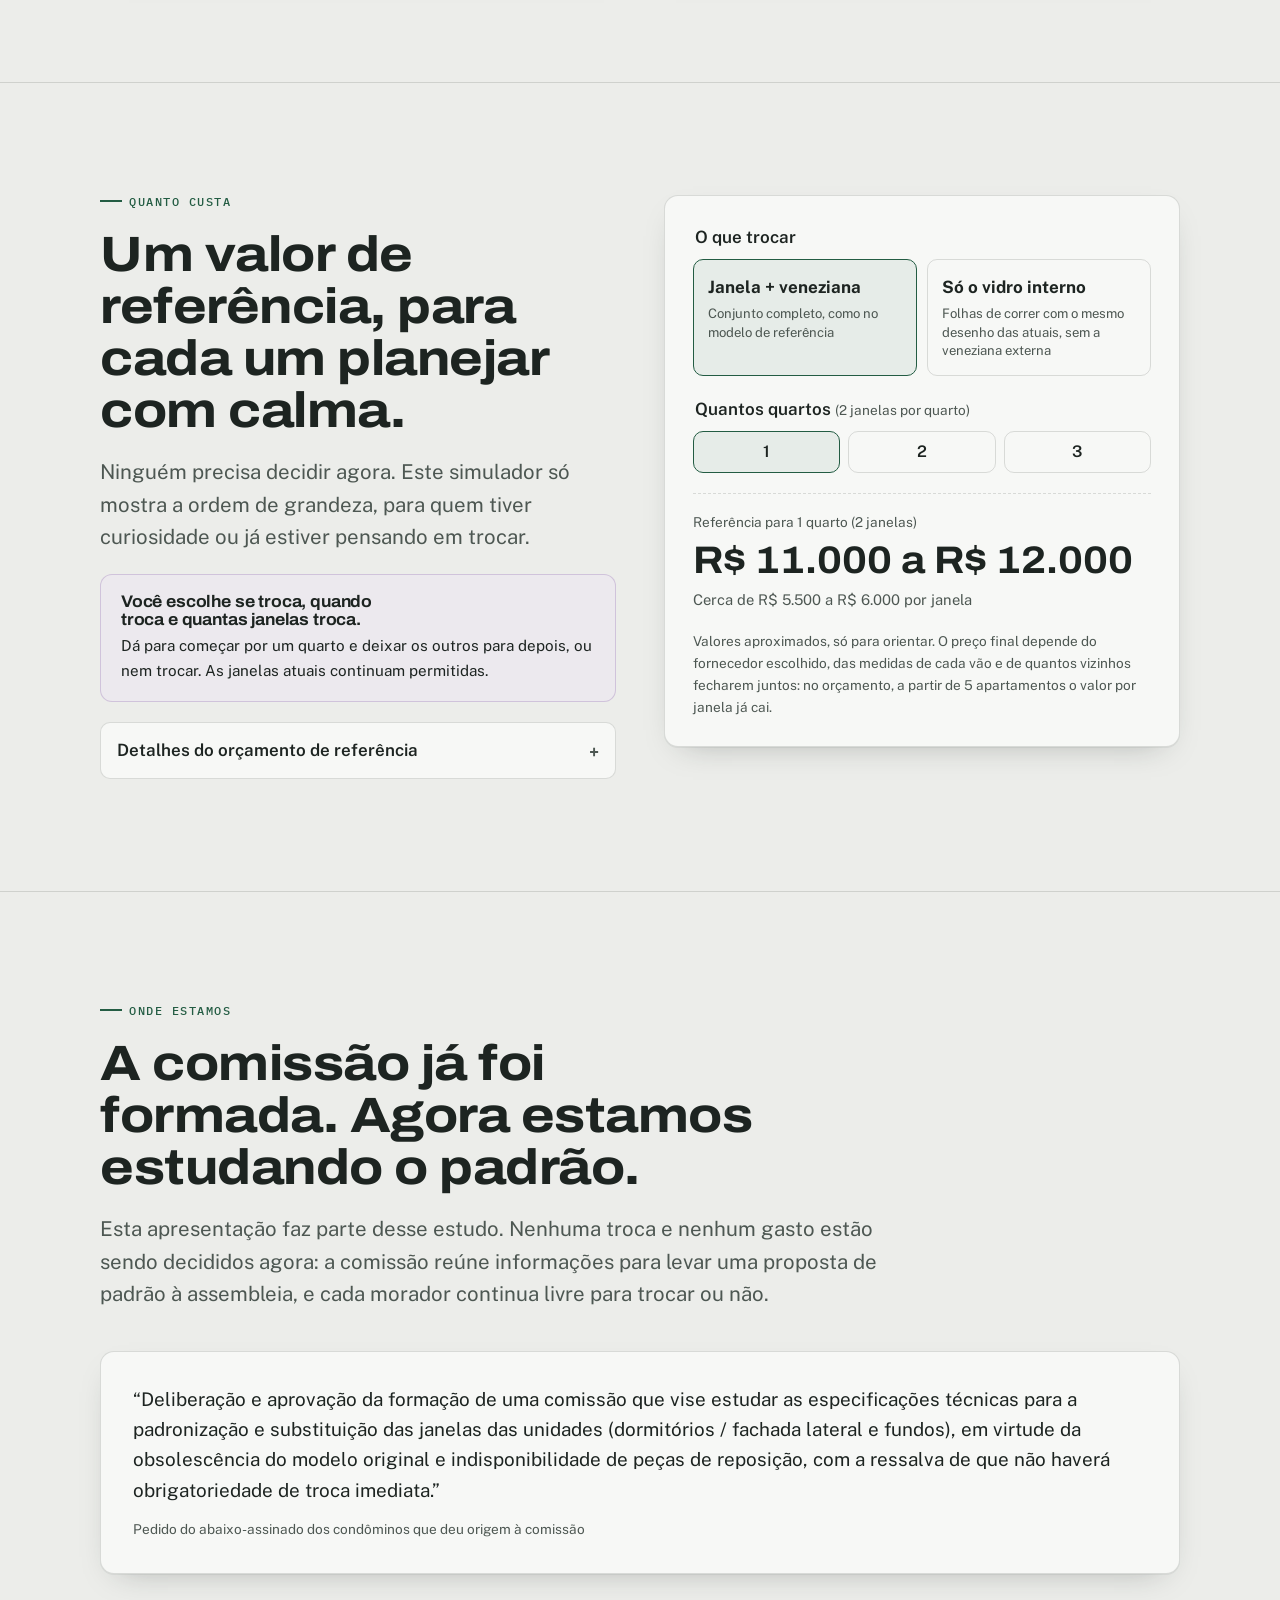
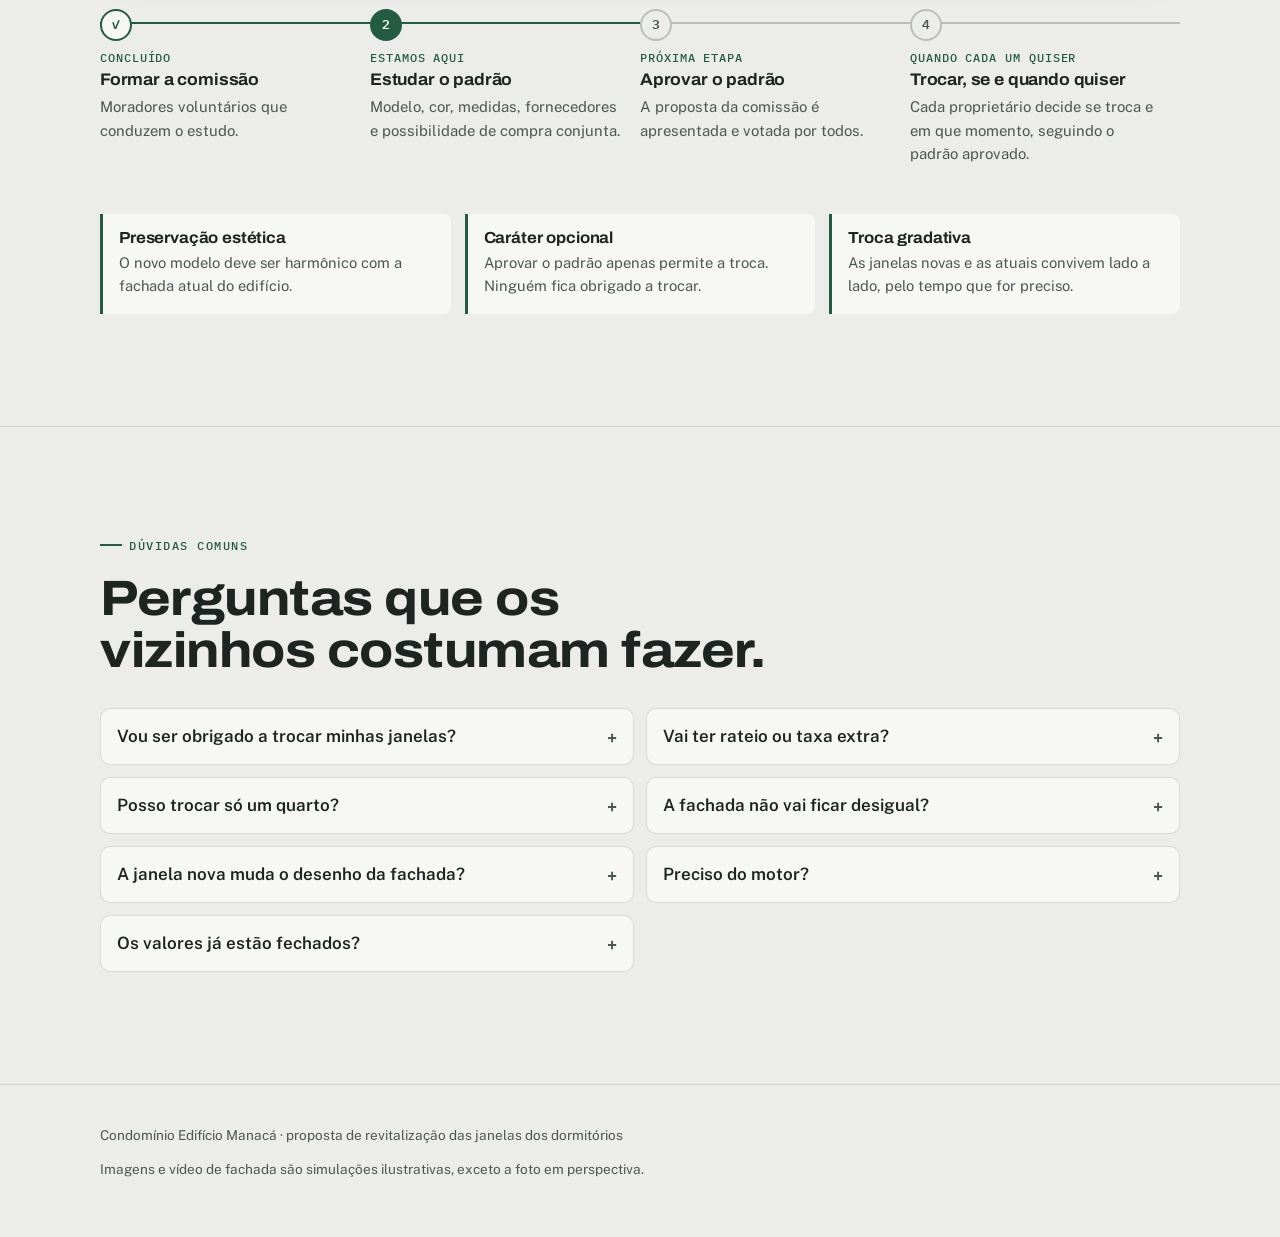
==== commit ab8a1906: "Informa que a janela nova é de alumínio e suaviza o texto sobre as guilhotinas Co-Authored-By: Claud" ====
--- a/index.html
+++ b/index.html
@@ -247,7 +247,7 @@
     <div class="pilha">
       <span class="rotulo">Condomínio Edifício Manacá · estudo da comissão de janelas</span>
       <h1>Novas janelas para quem quiser, <em>no seu tempo</em>.</h1>
-      <p class="lead">A comissão está estudando um novo padrão de janela para os dormitórios. Ninguém é obrigado a trocar. Quem quiser renovar passará a ter um modelo aprovado, que combina com a fachada e convive bem com as janelas atuais.</p>
+      <p class="lead">A comissão está estudando um novo padrão de janela para os dormitórios. Ninguém é obrigado a trocar. Quem quiser renovar passará a ter um modelo aprovado, em alumínio, que combina com a fachada e convive bem com as janelas atuais.</p>
       <div class="selos">
         <span class="selo"><b></b>Opcional</span>
         <span class="selo"><b></b>Gradativa</span>
@@ -280,13 +280,13 @@
     </figure>
     <div class="pilha">
       <span class="rotulo">Por que conversar sobre isso</span>
-      <h2>As janelas guilhotina chegaram ao fim da vida útil.</h2>
-      <p class="lead">Elas acompanharam o prédio por décadas. Hoje, cuidar delas ficou difícil para muitos moradores, e cada um tem resolvido do seu jeito.</p>
+      <h2>Com o tempo, cuidar das janelas guilhotina ficou mais difícil.</h2>
+      <p class="lead">Elas acompanham o prédio há décadas, e muitas seguem funcionando. Mas, quando precisam de conserto, encontrar peças e quem faça o serviço está cada vez mais difícil, e cada um tem resolvido do seu jeito.</p>
       <div class="problemas">
-        <div class="problema"><h3>Faltam peças</h3><p>O modelo original saiu de linha. Contrapesos, roldanas e trilhos de reposição quase não existem mais no mercado.</p></div>
-        <div class="problema"><h3>Manutenção difícil</h3><p>Consertos viram improvisos, e uma janela que trava ou despenca é um risco para quem mora e para quem passa.</p></div>
-        <div class="problema"><h3>Sem padrão definido</h3><p>Sem um modelo aprovado, quem precisa trocar não sabe o que pode instalar. A fachada corre o risco de virar uma colcha de retalhos.</p></div>
-        <div class="problema"><h3>Conforto</h3><p>Vedação fraca deixa passar barulho, chuva e luz. Escurecer o quarto para dormir é um desafio.</p></div>
+        <div class="problema"><h3>Peças mais raras</h3><p>O modelo original não é mais fabricado, e contrapesos, roldanas e trilhos de reposição estão cada vez mais difíceis de encontrar.</p></div>
+        <div class="problema"><h3>Manutenção mais trabalhosa</h3><p>Sem peças originais, os consertos acabam sendo feitos com adaptações, que nem sempre duram muito.</p></div>
+        <div class="problema"><h3>Sem padrão definido</h3><p>Sem um modelo aprovado, quem precisa trocar não sabe o que pode instalar. Com o tempo, a fachada pode perder a uniformidade.</p></div>
+        <div class="problema"><h3>Conforto</h3><p>Com o desgaste, a vedação já não é a mesma, e escurecer o quarto para dormir pode ser um desafio.</p></div>
       </div>
     </div>
   </div>
@@ -336,15 +336,15 @@
       </figure>
       <div class="pilha">
         <span class="rotulo">O modelo de referência</span>
-        <h2>Janela de correr com veneziana integrada.</h2>
+        <h2>Janela de correr de alumínio com veneziana integrada.</h2>
         <p class="lead">Um conjunto só: vidro e persiana no mesmo quadro de alumínio, instalado no vão da guilhotina atual.</p>
         <dl class="specs">
-          <dt>Tipo</dt><dd>Janela integrada de correr, com veneziana</dd>
+          <dt>Tipo</dt><dd>Janela integrada de correr, em alumínio, com veneziana</dd>
           <dt>Desenho</dt><dd>Folhas de vidro com as mesmas travessas das janelas atuais</dd>
           <dt>Vão</dt><dd>Cerca de <span class="mono">3,0 × 1,25 m</span> por quarto</dd>
           <dt>Vidro</dt><dd>Temperado incolor <span class="mono">6 mm</span></dd>
           <dt>Quadro</dt><dd>Alumínio com pintura branca</dd>
-          <dt>Persiana</dt><dd>Externa, de enrolar, lâmina verde e caixa branca</dd>
+          <dt>Persiana</dt><dd>Externa, de enrolar, em alumínio, com lâmina verde e caixa branca</dd>
           <dt>Acionamento</dt><dd>Manual ou com motor (opcional)</dd>
         </dl>
         <div class="calma">
@@ -356,7 +356,7 @@
     <div class="beneficios">
       <div class="beneficio"><h3>Quarto escuro de verdade</h3><p>A persiana externa bloqueia a luz e ajuda no descanso, sem cortinas pesadas.</p></div>
       <div class="beneficio"><h3>Menos calor e barulho</h3><p>A lâmina por fora barra o sol direto, e o conjunto veda melhor que a guilhotina.</p></div>
-      <div class="beneficio"><h3>Peças fáceis de achar</h3><p>Modelo atual de mercado, com vários fabricantes e assistência técnica.</p></div>
+      <div class="beneficio"><h3>Alumínio, fácil de manter</h3><p>Material durável e modelo atual de mercado, com vários fabricantes, peças e assistência técnica.</p></div>
     </div>
   </div>
 </section>
